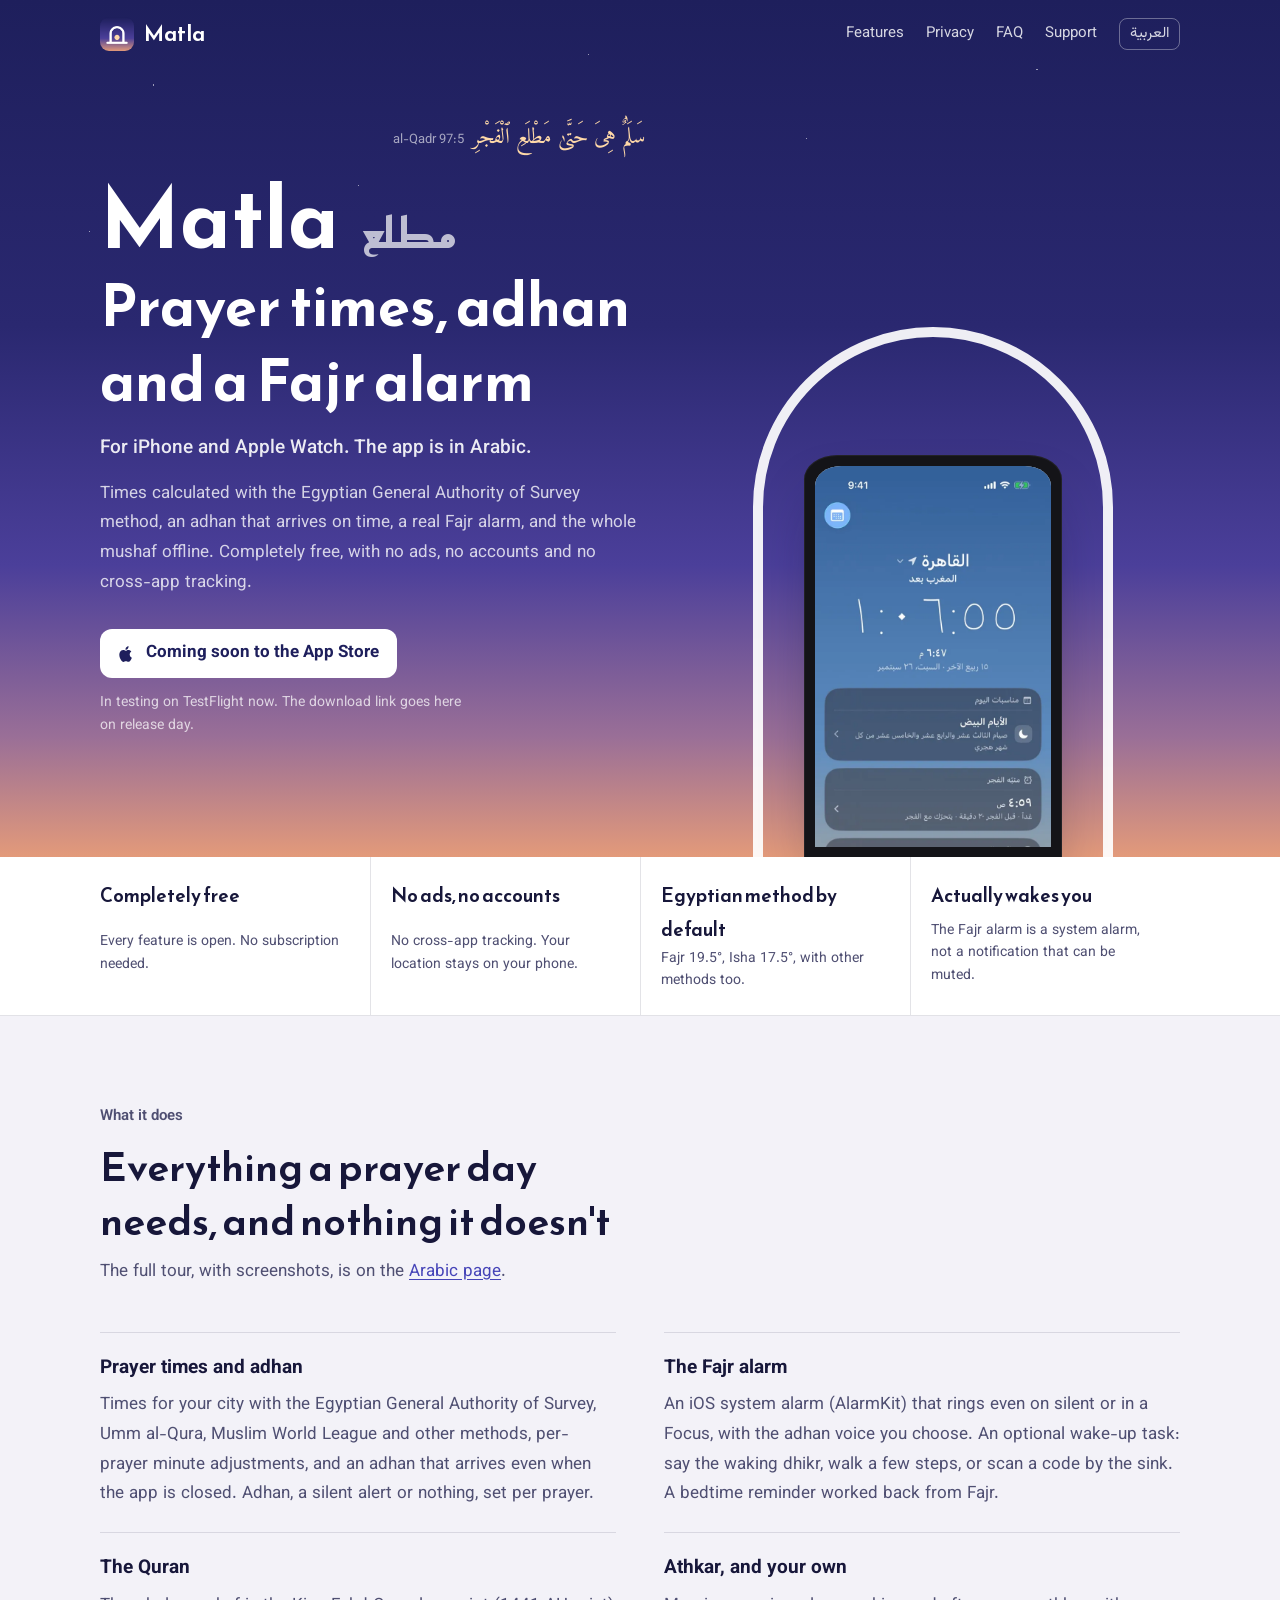
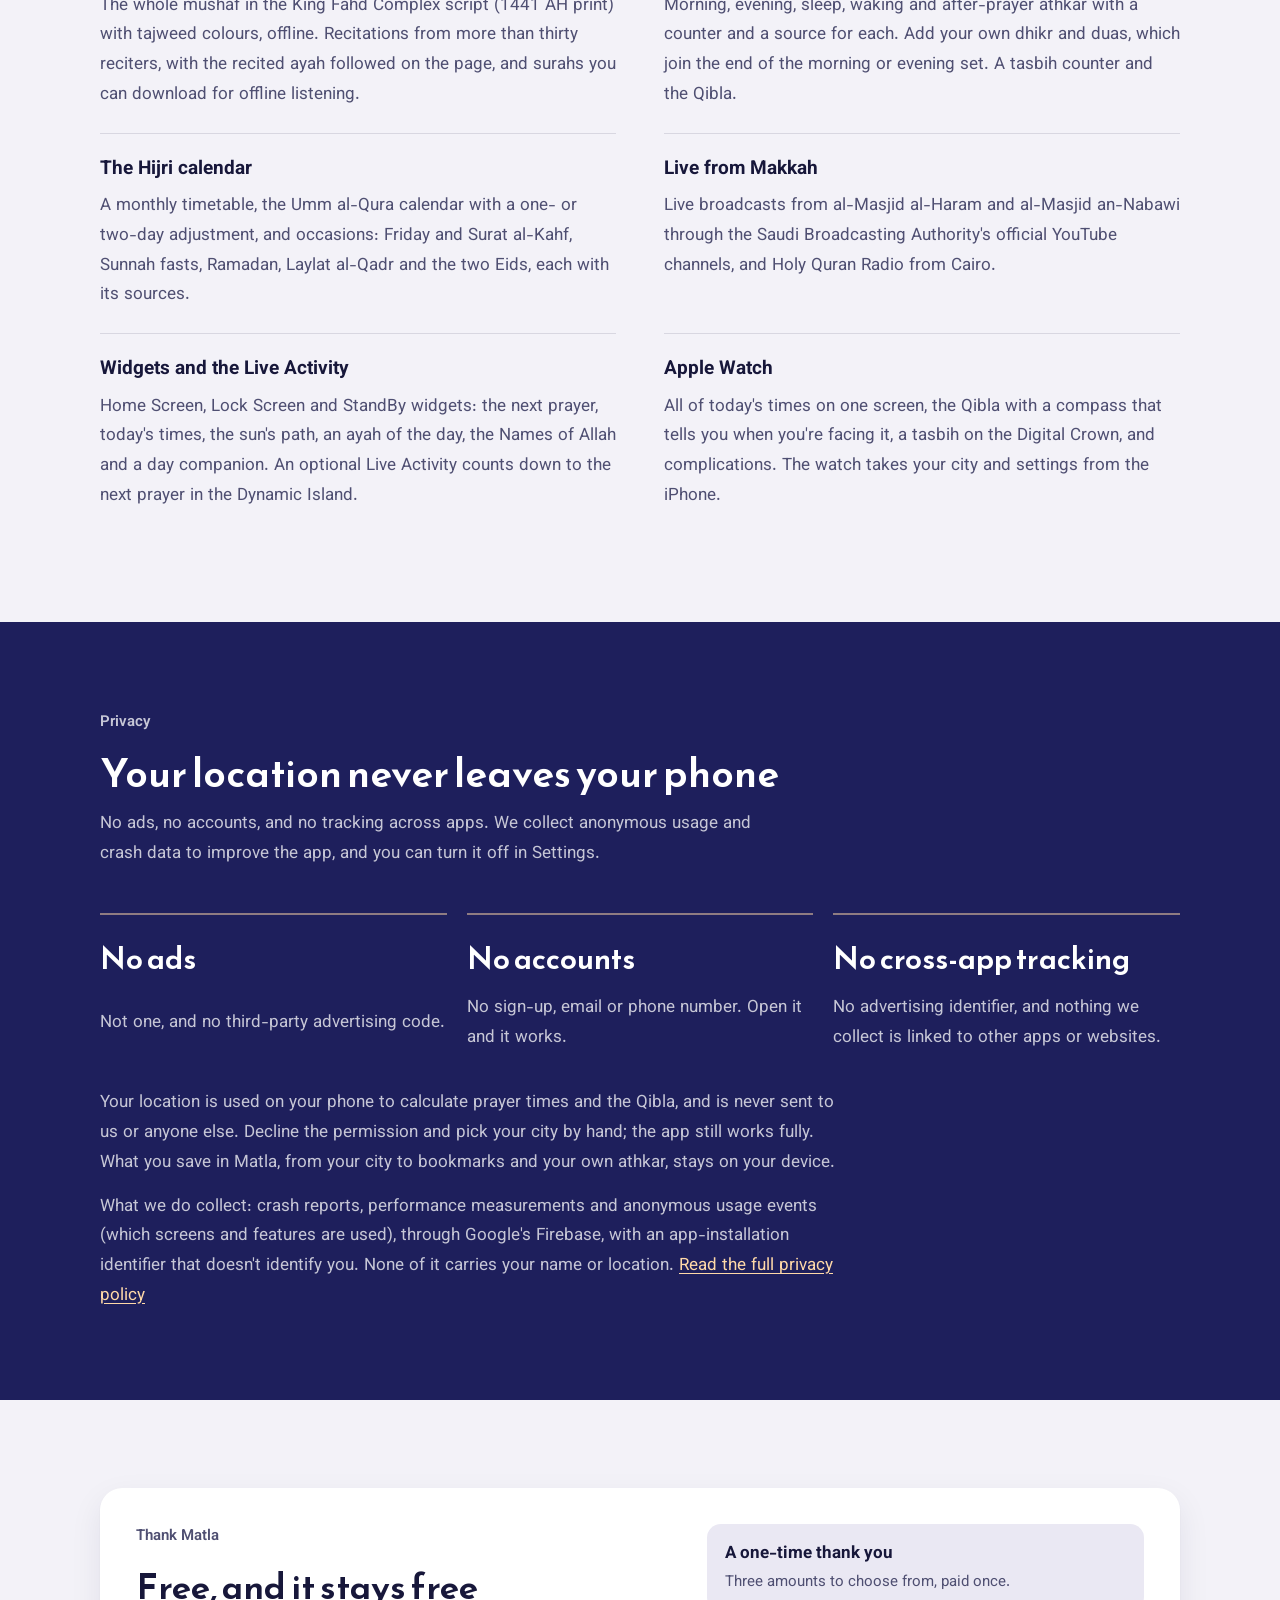
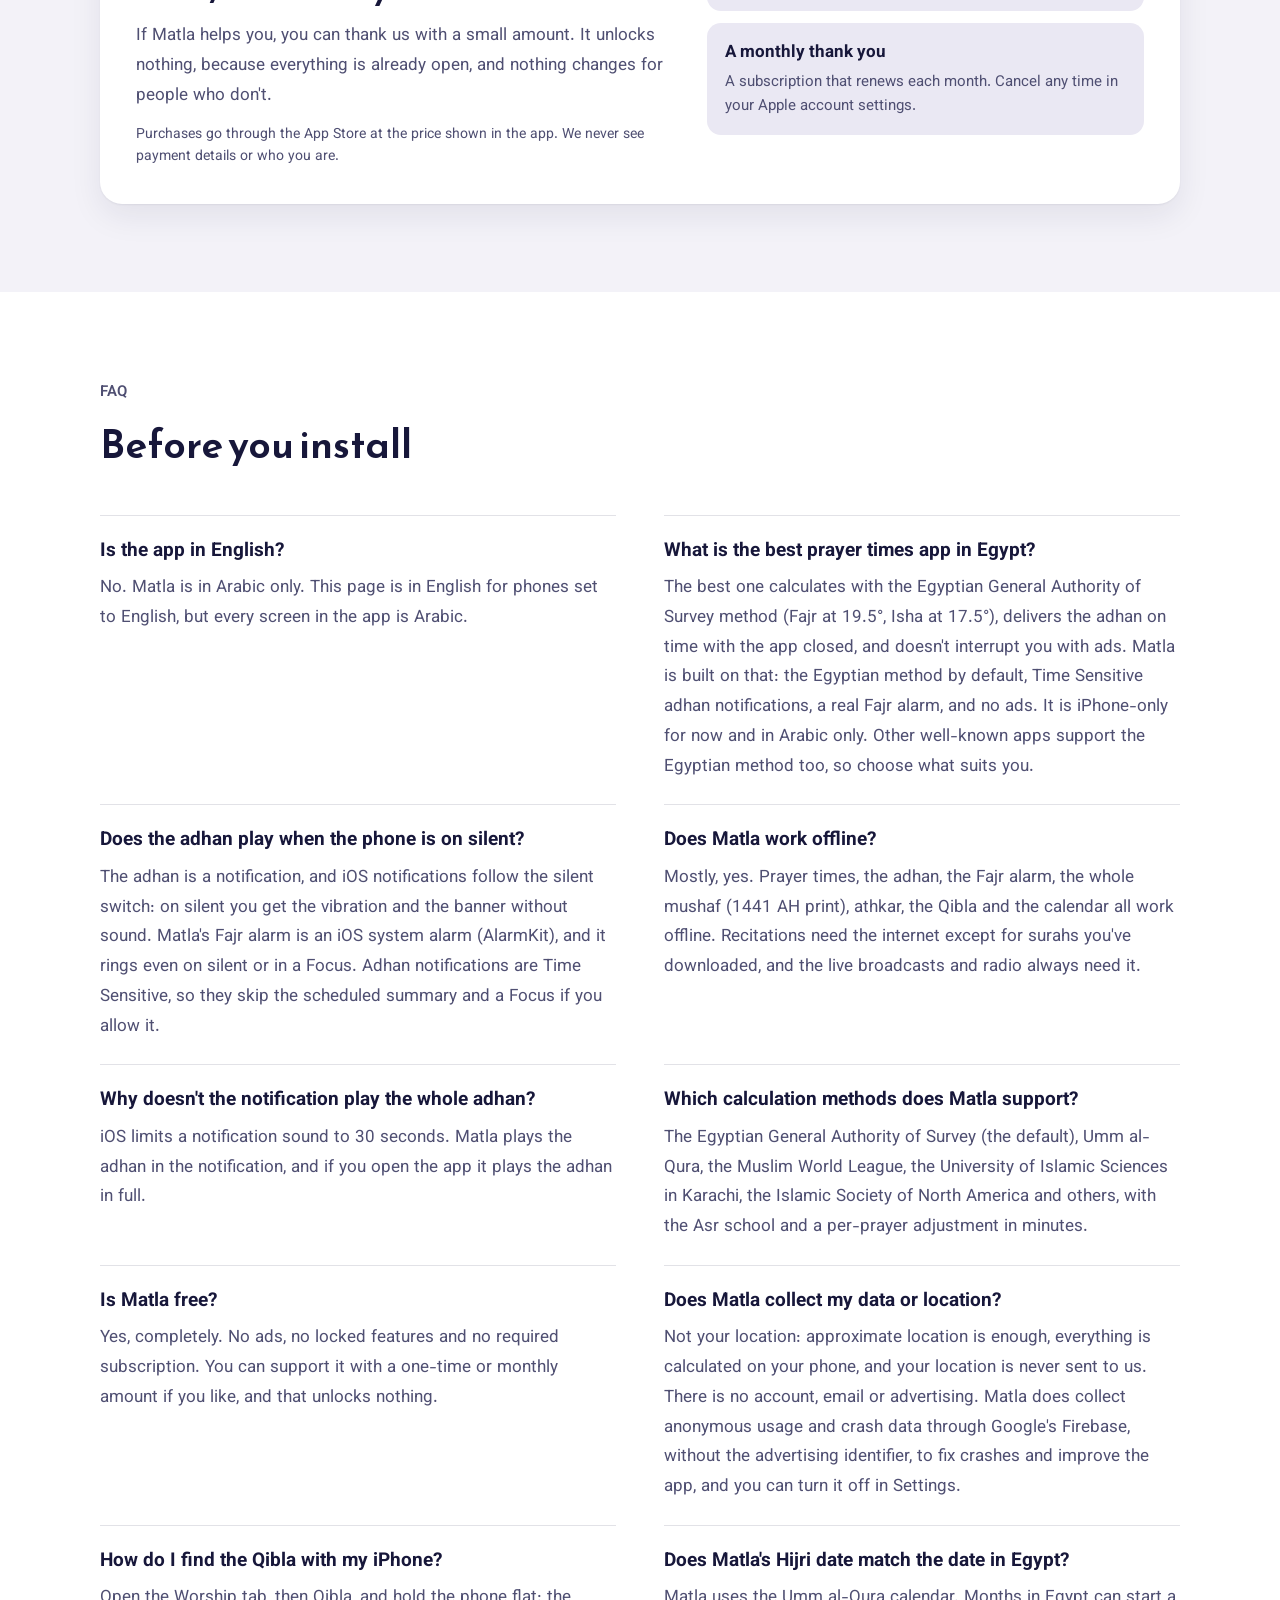
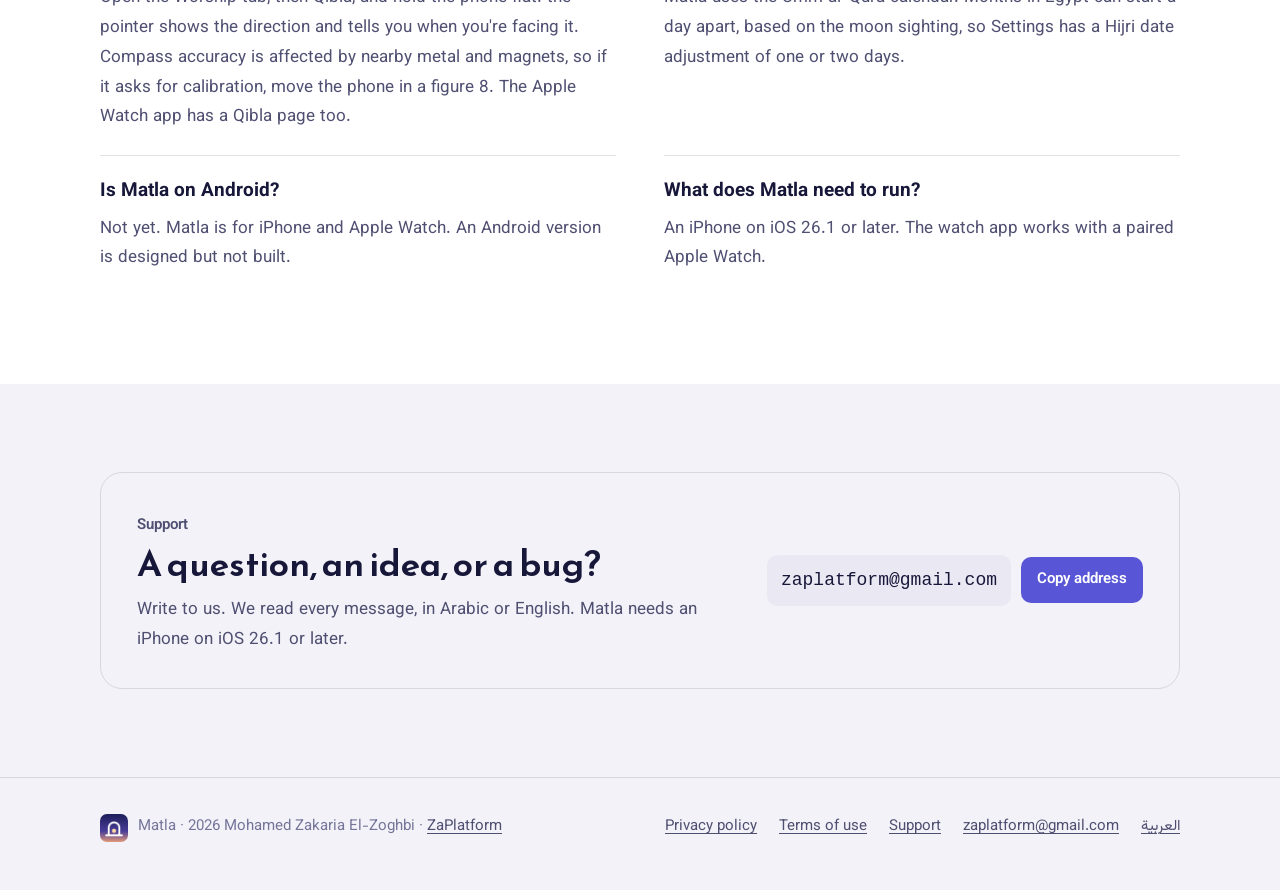
==== en/index.html @ 120ef223 "Matla landing page: Arabic home, English /en/, privacy, terms, SEO/AEO basics Built from design-thou" ====
<!doctype html>
<html lang="en" dir="ltr">
<head>
<meta charset="utf-8">
<meta name="viewport" content="width=device-width, initial-scale=1, viewport-fit=cover">
<title>Matla: Prayer Times, Adhan &amp; Fajr Alarm for iPhone</title>
<meta name="description" content="Prayer times with the Egyptian Survey method, an on-time adhan, a real Fajr alarm and an offline mushaf. Free, no ads, no accounts. Arabic app.">
<link rel="canonical" href="https://matla.zaplatform.com/en/">
<link rel="alternate" hreflang="ar" href="https://matla.zaplatform.com/">
<link rel="alternate" hreflang="en" href="https://matla.zaplatform.com/en/">
<link rel="alternate" hreflang="x-default" href="https://matla.zaplatform.com/">
<meta name="theme-color" content="#1E1F5C">
<meta name="color-scheme" content="light dark">
<link rel="icon" type="image/png" href="../img/favicon.png">
<link rel="apple-touch-icon" href="../img/apple-touch-icon.png">
<meta name="apple-itunes-app" content="app-id=6813938812">

<meta property="og:type" content="website">
<meta property="og:site_name" content="Matla">
<meta property="og:locale" content="en_US">
<meta property="og:locale:alternate" content="ar_EG">
<meta property="og:url" content="https://matla.zaplatform.com/en/">
<meta property="og:title" content="Matla: Prayer Times, Adhan &amp; Fajr Alarm">
<meta property="og:description" content="Accurate prayer times (Egyptian Survey method by default), an adhan that arrives on time, a real Fajr alarm and the whole mushaf offline. Free: no ads and no accounts. The app is in Arabic.">
<meta property="og:image" content="https://matla.zaplatform.com/img/og-en.jpg">
<meta property="og:image:width" content="1200">
<meta property="og:image:height" content="630">
<meta property="og:image:alt" content="Matla: prayer times, adhan and a Fajr alarm for iPhone and Apple Watch">
<meta name="twitter:card" content="summary_large_image">
<meta name="twitter:title" content="Matla: Prayer Times, Adhan &amp; Fajr Alarm">
<meta name="twitter:description" content="Prayer times, an on-time adhan, a real Fajr alarm and an offline mushaf. Free, no ads, no accounts.">
<meta name="twitter:image" content="https://matla.zaplatform.com/img/og-en.jpg">

<link rel="preconnect" href="https://fonts.googleapis.com">
<link rel="preconnect" href="https://fonts.gstatic.com" crossorigin>
<link href="https://fonts.googleapis.com/css2?family=Amiri+Quran&family=Reem+Kufi:wght@500;600;700&family=Vazirmatn:wght@400;500;600;700&display=swap" rel="stylesheet">
<link rel="preload" as="image" href="../img/shots/today.webp" type="image/webp">
<link rel="stylesheet" href="../landing.css">

<script type="application/ld+json">
{
  "@context": "https://schema.org",
  "@type": "MobileApplication",
  "@id": "https://matla.zaplatform.com/#app",
  "name": "Matla",
  "alternateName": ["مطلع", "Matla: Prayer Times & Athan"],
  "url": "https://matla.zaplatform.com/en/",
  "description": "Prayer times, adhan, a Fajr alarm and the whole mushaf offline, using the Egyptian General Authority of Survey method by default. Free, with no ads and no accounts. The app is in Arabic.",
  "operatingSystem": "iOS 26.1 or later, watchOS",
  "applicationCategory": "LifestyleApplication",
  "applicationSubCategory": "Prayer times",
  "inLanguage": "ar",
  "isAccessibleForFree": true,
  "offers": { "@type": "Offer", "price": "0", "priceCurrency": "EGP" },
  "screenshot": "https://matla.zaplatform.com/img/shots/today.jpg",
  "image": "https://matla.zaplatform.com/img/icon-512.png",
  "author": { "@type": "Person", "name": "Mohamed Zakaria El-Zoghbi", "url": "https://zaplatform.com/" },
  "publisher": {
    "@type": "Organization",
    "@id": "https://zaplatform.com/#org",
    "name": "ZaPlatform",
    "url": "https://zaplatform.com/",
    "logo": "https://matla.zaplatform.com/img/icon-512.png",
    "email": "zaplatform@gmail.com",
    "founder": { "@type": "Person", "name": "Mohamed Zakaria El-Zoghbi" }
  }
}
</script>
<!-- FAQ-LD: generated from the visible FAQ by tools/gen-faq.py; do not edit by hand -->
<script type="application/ld+json">
{
  "@context": "https://schema.org",
  "@type": "FAQPage",
  "inLanguage": "en",
  "mainEntity": [
    {
      "@type": "Question",
      "name": "Is the app in English?",
      "acceptedAnswer": {
        "@type": "Answer",
        "text": "No. Matla is in Arabic only. This page is in English for phones set to English, but every screen in the app is Arabic."
      }
    },
    {
      "@type": "Question",
      "name": "What is the best prayer times app in Egypt?",
      "acceptedAnswer": {
        "@type": "Answer",
        "text": "The best one calculates with the Egyptian General Authority of Survey method (Fajr at 19.5°, Isha at 17.5°), delivers the adhan on time with the app closed, and doesn't interrupt you with ads. Matla is built on that: the Egyptian method by default, Time Sensitive adhan notifications, a real Fajr alarm, and no ads. It is iPhone-only for now and in Arabic only. Other well-known apps support the Egyptian method too, so choose what suits you."
      }
    },
    {
      "@type": "Question",
      "name": "Does the adhan play when the phone is on silent?",
      "acceptedAnswer": {
        "@type": "Answer",
        "text": "The adhan is a notification, and iOS notifications follow the silent switch: on silent you get the vibration and the banner without sound. Matla's Fajr alarm is an iOS system alarm (AlarmKit), and it rings even on silent or in a Focus. Adhan notifications are Time Sensitive, so they skip the scheduled summary and a Focus if you allow it."
      }
    },
    {
      "@type": "Question",
      "name": "Does Matla work offline?",
      "acceptedAnswer": {
        "@type": "Answer",
        "text": "Mostly, yes. Prayer times, the adhan, the Fajr alarm, the whole mushaf (1441 AH print), athkar, the Qibla and the calendar all work offline. Recitations need the internet except for surahs you've downloaded, and the live broadcasts and radio always need it."
      }
    },
    {
      "@type": "Question",
      "name": "Why doesn't the notification play the whole adhan?",
      "acceptedAnswer": {
        "@type": "Answer",
        "text": "iOS limits a notification sound to 30 seconds. Matla plays the adhan in the notification, and if you open the app it plays the adhan in full."
      }
    },
    {
      "@type": "Question",
      "name": "Which calculation methods does Matla support?",
      "acceptedAnswer": {
        "@type": "Answer",
        "text": "The Egyptian General Authority of Survey (the default), Umm al-Qura, the Muslim World League, the University of Islamic Sciences in Karachi, the Islamic Society of North America and others, with the Asr school and a per-prayer adjustment in minutes."
      }
    },
    {
      "@type": "Question",
      "name": "Is Matla free?",
      "acceptedAnswer": {
        "@type": "Answer",
        "text": "Yes, completely. No ads, no locked features and no required subscription. You can support it with a one-time or monthly amount if you like, and that unlocks nothing."
      }
    },
    {
      "@type": "Question",
      "name": "Does Matla collect my data or location?",
      "acceptedAnswer": {
        "@type": "Answer",
        "text": "Not your location: approximate location is enough, everything is calculated on your phone, and your location is never sent to us. There is no account, email or advertising. Matla does collect anonymous usage and crash data through Google's Firebase, without the advertising identifier, to fix crashes and improve the app, and you can turn it off in Settings."
      }
    },
    {
      "@type": "Question",
      "name": "How do I find the Qibla with my iPhone?",
      "acceptedAnswer": {
        "@type": "Answer",
        "text": "Open the Worship tab, then Qibla, and hold the phone flat: the pointer shows the direction and tells you when you're facing it. Compass accuracy is affected by nearby metal and magnets, so if it asks for calibration, move the phone in a figure 8. The Apple Watch app has a Qibla page too."
      }
    },
    {
      "@type": "Question",
      "name": "Does Matla's Hijri date match the date in Egypt?",
      "acceptedAnswer": {
        "@type": "Answer",
        "text": "Matla uses the Umm al-Qura calendar. Months in Egypt can start a day apart, based on the moon sighting, so Settings has a Hijri date adjustment of one or two days."
      }
    },
    {
      "@type": "Question",
      "name": "Is Matla on Android?",
      "acceptedAnswer": {
        "@type": "Answer",
        "text": "Not yet. Matla is for iPhone and Apple Watch. An Android version is designed but not built."
      }
    },
    {
      "@type": "Question",
      "name": "What does Matla need to run?",
      "acceptedAnswer": {
        "@type": "Answer",
        "text": "An iPhone on iOS 26.1 or later. The watch app works with a paired Apple Watch."
      }
    }
  ]
}
</script>
<!-- /FAQ-LD -->
</head>
<body>

<header class="bar">
  <div class="wrap">
    <a class="brand" href="./"><img src="../img/icon-512.png" alt="" width="34" height="34">Matla</a>
    <nav aria-label="Sections">
      <a href="#features">Features</a>
      <a href="#privacy">Privacy</a>
      <a href="#faq">FAQ</a>
      <a href="#support">Support</a>
      <a class="lang" href="../" hreflang="ar" lang="ar">العربية</a>
    </nav>
  </div>
</header>

<main>
  <section class="hero" aria-labelledby="h1">
    <div class="wrap">
      <div class="hero-copy">
        <p class="ayah" lang="ar" dir="rtl">سَلَٰمٌ هِىَ حَتَّىٰ مَطْلَعِ ٱلْفَجْرِ<small>al-Qadr 97:5</small></p>
        <h1 id="h1"><span class="name">Matla <span lang="ar">مطلع</span></span>Prayer times, adhan and a Fajr alarm</h1>
        <p class="sub">For iPhone and Apple Watch. The app is in Arabic.</p>
        <p class="lead">Times calculated with the Egyptian General Authority of Survey method, an adhan that arrives on time, a real Fajr alarm, and the whole mushaf offline. Completely free, with no ads, no accounts and no cross-app tracking.</p>
        <div class="cta">
          <span class="soon" id="soon">
            <svg viewBox="0 0 24 24" aria-hidden="true"><path fill="currentColor" d="M16.4 12.6c0-2.4 2-3.5 2-3.6-1.1-1.6-2.8-1.8-3.4-1.8-1.4-.1-2.8.9-3.5.9s-1.8-.9-3-.8C7 7.3 5.6 8.2 4.8 9.6c-1.7 2.9-.4 7.2 1.2 9.5.8 1.1 1.7 2.4 2.9 2.4 1.2-.1 1.6-.8 3-.8s1.8.8 3 .7c1.3 0 2.1-1.1 2.8-2.3.9-1.3 1.3-2.6 1.3-2.7 0 0-2.6-1-2.6-3.8zM14.1 5.6c.6-.8 1.1-1.9 1-3-.9 0-2.1.6-2.7 1.4-.6.7-1.1 1.8-1 2.9 1.1.1 2.1-.5 2.7-1.3z"/></svg>
            Coming soon to the App Store
          </span>
          <a class="store-live" id="store" href="https://apps.apple.com/app/id6813938812" hidden>
            <img src="../img/appstore.svg" alt="Download Matla on the App Store" width="156" height="52">
          </a>
          <p class="note">In testing on TestFlight now. The download link goes here on release day.</p>
        </div>
      </div>
      <div class="mihrab" aria-hidden="true">
        <svg class="arch" viewBox="0 0 430 600" preserveAspectRatio="none">
          <path d="M40 606V250a175 175 0 0 1 350 0V606" fill="none" stroke="#fff" stroke-opacity=".92" stroke-width="10" stroke-linecap="round"/>
        </svg>
        <div class="sunrise"></div>
        <div class="phone"><picture><source srcset="../img/shots/today.webp" type="image/webp"><img class="screen" src="../img/shots/today.jpg" alt="" width="640" height="1391" fetchpriority="high"></picture></div>
      </div>
    </div>
  </section>

  <div class="facts">
    <div class="wrap">
      <ul>
        <li><b>Completely free</b><span>Every feature is open. No subscription needed.</span></li>
        <li><b>No ads, no accounts</b><span>No cross-app tracking. Your location stays on your phone.</span></li>
        <li><b>Egyptian method by default</b><span class="num">Fajr 19.5°, Isha 17.5°, with other methods too.</span></li>
        <li><b>Actually wakes you</b><span>The Fajr alarm is a system alarm, not a notification that can be muted.</span></li>
      </ul>
    </div>
  </div>

  <section id="features" aria-labelledby="features-h">
    <div class="wrap">
      <div class="head">
        <p class="kicker">What it does</p>
        <h2 id="features-h">Everything a prayer day needs, and nothing it doesn't</h2>
        <p>The full tour, with screenshots, is on the <a href="../#day" hreflang="ar">Arabic page</a>.</p>
      </div>
      <div class="qa-list">
        <div class="feat"><h3>Prayer times and adhan</h3><p>Times for your city with the Egyptian General Authority of Survey, Umm al-Qura, Muslim World League and other methods, per-prayer minute adjustments, and an adhan that arrives even when the app is closed. Adhan, a silent alert or nothing, set per prayer.</p></div>
        <div class="feat"><h3>The Fajr alarm</h3><p>An iOS system alarm (AlarmKit) that rings even on silent or in a Focus, with the adhan voice you choose. An optional wake-up task: say the waking dhikr, walk a few steps, or scan a code by the sink. A bedtime reminder worked back from Fajr.</p></div>
        <div class="feat"><h3>The Quran</h3><p>The whole mushaf in the King Fahd Complex script (1441 AH print) with tajweed colours, offline. Recitations from more than thirty reciters, with the recited ayah followed on the page, and surahs you can download for offline listening.</p></div>
        <div class="feat"><h3>Athkar, and your own</h3><p>Morning, evening, sleep, waking and after-prayer athkar with a counter and a source for each. Add your own dhikr and duas, which join the end of the morning or evening set. A tasbih counter and the Qibla.</p></div>
        <div class="feat"><h3>The Hijri calendar</h3><p>A monthly timetable, the Umm al-Qura calendar with a one- or two-day adjustment, and occasions: Friday and Surat al-Kahf, Sunnah fasts, Ramadan, Laylat al-Qadr and the two Eids, each with its sources.</p></div>
        <div class="feat"><h3>Live from Makkah</h3><p>Live broadcasts from al-Masjid al-Haram and al-Masjid an-Nabawi through the Saudi Broadcasting Authority's official YouTube channels, and Holy Quran Radio from Cairo.</p></div>
        <div class="feat"><h3>Widgets and the Live Activity</h3><p>Home Screen, Lock Screen and StandBy widgets: the next prayer, today's times, the sun's path, an ayah of the day, the Names of Allah and a day companion. An optional Live Activity counts down to the next prayer in the Dynamic Island.</p></div>
        <div class="feat"><h3>Apple Watch</h3><p>All of today's times on one screen, the Qibla with a compass that tells you when you're facing it, a tasbih on the Digital Crown, and complications. The watch takes your city and settings from the iPhone.</p></div>
      </div>
    </div>
  </section>

  <section class="privacy" id="privacy" aria-labelledby="privacy-h">
    <div class="wrap">
      <div class="head">
        <p class="kicker">Privacy</p>
        <h2 id="privacy-h">Your location never leaves your phone</h2>
        <p>No ads, no accounts, and no tracking across apps. We collect anonymous usage and crash data to improve the app, and you can turn it off in Settings.</p>
      </div>
      <ul class="promises">
        <li><b>No ads</b><span>Not one, and no third-party advertising code.</span></li>
        <li><b>No accounts</b><span>No sign-up, email or phone number. Open it and it works.</span></li>
        <li><b>No cross-app tracking</b><span>No advertising identifier, and nothing we collect is linked to other apps or websites.</span></li>
      </ul>
      <p class="more">Your location is used on your phone to calculate prayer times and the Qibla, and is never sent to us or anyone else. Decline the permission and pick your city by hand; the app still works fully. What you save in Matla, from your city to bookmarks and your own athkar, stays on your device.</p>
      <p class="more">What we do collect: crash reports, performance measurements and anonymous usage events (which screens and features are used), through Google's Firebase, with an app-installation identifier that doesn't identify you. None of it carries your name or location. <a href="privacy/">Read the full privacy policy</a></p>
    </div>
  </section>

  <section class="thanks" id="thanks" aria-labelledby="thanks-h">
    <div class="wrap">
      <div class="thanks-card">
        <div class="txt">
          <p class="kicker">Thank Matla</p>
          <h2 id="thanks-h">Free, and it stays free</h2>
          <p>If Matla helps you, you can thank us with a small amount. It unlocks nothing, because everything is already open, and nothing changes for people who don't.</p>
          <p class="small">Purchases go through the App Store at the price shown in the app. We never see payment details or who you are.</p>
        </div>
        <ul class="ways">
          <li><b>A one-time thank you</b><span>Three amounts to choose from, paid once.</span></li>
          <li><b>A monthly thank you</b><span>A subscription that renews each month. Cancel any time in your Apple account settings.</span></li>
        </ul>
      </div>
    </div>
  </section>

  <section class="faq" id="faq" aria-labelledby="faq-h">
    <div class="wrap">
      <div class="head">
        <p class="kicker">FAQ</p>
        <h2 id="faq-h">Before you install</h2>
      </div>
      <div class="qa-list">
        <div class="qa">
          <h3>Is the app in English?</h3>
          <p>No. Matla is in Arabic only. This page is in English for phones set to English, but every screen in the app is Arabic.</p>
        </div>
        <div class="qa">
          <h3>What is the best prayer times app in Egypt?</h3>
          <p>The best one calculates with the Egyptian General Authority of Survey method (Fajr at 19.5°, Isha at 17.5°), delivers the adhan on time with the app closed, and doesn't interrupt you with ads. Matla is built on that: the Egyptian method by default, Time Sensitive adhan notifications, a real Fajr alarm, and no ads. It is iPhone-only for now and in Arabic only. Other well-known apps support the Egyptian method too, so choose what suits you.</p>
        </div>
        <div class="qa">
          <h3>Does the adhan play when the phone is on silent?</h3>
          <p>The adhan is a notification, and iOS notifications follow the silent switch: on silent you get the vibration and the banner without sound. Matla's Fajr alarm is an iOS system alarm (AlarmKit), and it rings even on silent or in a Focus. Adhan notifications are Time Sensitive, so they skip the scheduled summary and a Focus if you allow it.</p>
        </div>
        <div class="qa">
          <h3>Does Matla work offline?</h3>
          <p>Mostly, yes. Prayer times, the adhan, the Fajr alarm, the whole mushaf (1441 AH print), athkar, the Qibla and the calendar all work offline. Recitations need the internet except for surahs you've downloaded, and the live broadcasts and radio always need it.</p>
        </div>
        <div class="qa">
          <h3>Why doesn't the notification play the whole adhan?</h3>
          <p>iOS limits a notification sound to 30 seconds. Matla plays the adhan in the notification, and if you open the app it plays the adhan in full.</p>
        </div>
        <div class="qa">
          <h3>Which calculation methods does Matla support?</h3>
          <p>The Egyptian General Authority of Survey (the default), Umm al-Qura, the Muslim World League, the University of Islamic Sciences in Karachi, the Islamic Society of North America and others, with the Asr school and a per-prayer adjustment in minutes.</p>
        </div>
        <div class="qa">
          <h3>Is Matla free?</h3>
          <p>Yes, completely. No ads, no locked features and no required subscription. You can support it with a one-time or monthly amount if you like, and that unlocks nothing.</p>
        </div>
        <div class="qa">
          <h3>Does Matla collect my data or location?</h3>
          <p>Not your location: approximate location is enough, everything is calculated on your phone, and your location is never sent to us. There is no account, email or advertising. Matla does collect anonymous usage and crash data through Google's Firebase, without the advertising identifier, to fix crashes and improve the app, and you can turn it off in Settings.</p>
        </div>
        <div class="qa">
          <h3>How do I find the Qibla with my iPhone?</h3>
          <p>Open the Worship tab, then Qibla, and hold the phone flat: the pointer shows the direction and tells you when you're facing it. Compass accuracy is affected by nearby metal and magnets, so if it asks for calibration, move the phone in a figure 8. The Apple Watch app has a Qibla page too.</p>
        </div>
        <div class="qa">
          <h3>Does Matla's Hijri date match the date in Egypt?</h3>
          <p>Matla uses the Umm al-Qura calendar. Months in Egypt can start a day apart, based on the moon sighting, so Settings has a Hijri date adjustment of one or two days.</p>
        </div>
        <div class="qa">
          <h3>Is Matla on Android?</h3>
          <p>Not yet. Matla is for iPhone and Apple Watch. An Android version is designed but not built.</p>
        </div>
        <div class="qa">
          <h3>What does Matla need to run?</h3>
          <p>An iPhone on iOS 26.1 or later. The watch app works with a paired Apple Watch.</p>
        </div>
      </div>
    </div>
  </section>

  <section class="support" id="support" aria-labelledby="support-h">
    <div class="wrap">
      <div class="support-card">
        <div>
          <p class="kicker">Support</p>
          <h2 id="support-h">A question, an idea, or a bug?</h2>
          <p>Write to us. We read every message, in Arabic or English. Matla needs an iPhone on iOS 26.1 or later.</p>
        </div>
        <div class="mail">
          <code id="email">zaplatform@gmail.com</code>
          <button class="btn" type="button" id="copy" data-done="Copied">Copy address</button>
        </div>
      </div>
    </div>
  </section>
</main>

<footer>
  <div class="wrap">
    <div class="who"><img src="../img/icon-512.png" alt="" width="28" height="28"><span>Matla · 2026 Mohamed Zakaria El-Zoghbi · <a href="https://zaplatform.com/">ZaPlatform</a></span></div>
    <nav aria-label="Links">
      <a href="privacy/">Privacy policy</a>
      <a href="terms/">Terms of use</a>
      <a href="#support">Support</a>
      <a href="mailto:zaplatform@gmail.com">zaplatform@gmail.com</a>
      <a href="../" hreflang="ar" lang="ar">العربية</a>
    </nav>
  </div>
</footer>

<script>
  var MATLA_LIVE = false;  // flip with the Arabic page on release day
  if (MATLA_LIVE) { document.getElementById('soon').hidden = true; document.getElementById('store').hidden = false; }
  document.getElementById('copy').addEventListener('click', function () {
    var b = this, t = document.getElementById('email');
    var done = function () { var o = b.textContent; b.textContent = b.dataset.done; setTimeout(function () { b.textContent = o; }, 1600); };
    var select = function () { var r = document.createRange(); r.selectNodeContents(t); var s = getSelection(); s.removeAllRanges(); s.addRange(r); };
    try { navigator.clipboard.writeText(t.textContent).then(done, select); } catch (e) { select(); }
  });
</script>
</body>
</html>
---- landing.css ----
/* مطلع — landing page.
 * The page borrows the icon's one idea: night turning to dawn inside a mihrab arch.
 * Rules this file keeps:
 *  · NO letter-spacing anywhere. Arabic is a connected script and letter-spacing breaks
 *    words into glyphs (see memory: reference_arabic_no_letter_spacing). Emphasis in Arabic
 *    comes from weight, size and colour.
 *  · The sky gradient (night → dusk → dawn) is the icon's own three stops, and it appears
 *    in exactly two places: the hero, and the dots on the day spine.
 *  · Accent = the app's system indigo (#5856D6 light / #7D7AFF-ish dark). Nothing else is
 *    tinted.
 *  · Logical properties only (inline-start/end), so the same sheet serves / (rtl) and /en/ (ltr). */

:root {
  --night: #1E1F5C;
  --dusk: #4B3F9A;
  --dawn: #E39A7A;
  --sun: #FFD9A8;

  --ground: #F3F2F8;
  --surface: #FFFFFF;
  --surface-2: #EAE8F3;
  --ink: #17173A;
  --ink-2: #4F4F72;
  --ink-3: #75759A;
  --line: rgba(23, 23, 58, .12);
  --tint: #5856D6;
  --tint-ink: #4644B8;
  --tint-soft: rgba(88, 86, 214, .1);
  --shadow: 0 1px 2px rgba(23, 23, 58, .06), 0 12px 32px rgba(23, 23, 58, .08);
  --bezel: #141418;

  --display: "Reem Kufi", "Vazirmatn", "Geeza Pro", sans-serif;
  --body: "Vazirmatn", -apple-system, "SF Arabic", "Geeza Pro", "Noto Sans Arabic", system-ui, sans-serif;
  --quran: "Amiri Quran", "Amiri", "Geeza Pro", serif;

  --wrap: 1120px;
  --gutter: 20px;
}
@media (prefers-color-scheme: dark) {
  :root:not([data-theme="light"]) {
    color-scheme: dark;
    --ground: #0B0C24;
    --surface: #15163A;
    --surface-2: #1D1E48;
    --ink: #EEEDF8;
    --ink-2: #B4B3D4;
    --ink-3: #8F8EB6;
    --line: rgba(238, 237, 248, .12);
    --tint: #8C89FF;
    --tint-ink: #A9A7FF;
    --tint-soft: rgba(140, 137, 255, .14);
    --shadow: 0 1px 2px rgba(0, 0, 0, .3), 0 12px 32px rgba(0, 0, 0, .35);
    --bezel: #000;
  }
}
:root[data-theme="dark"] {
  color-scheme: dark;
  --ground: #0B0C24;
  --surface: #15163A;
  --surface-2: #1D1E48;
  --ink: #EEEDF8;
  --ink-2: #B4B3D4;
  --ink-3: #8F8EB6;
  --line: rgba(238, 237, 248, .12);
  --tint: #8C89FF;
  --tint-ink: #A9A7FF;
  --tint-soft: rgba(140, 137, 255, .14);
  --shadow: 0 1px 2px rgba(0, 0, 0, .3), 0 12px 32px rgba(0, 0, 0, .35);
  --bezel: #000;
}

* { box-sizing: border-box; }
html { -webkit-text-size-adjust: 100%; scroll-behavior: smooth; }
@media (prefers-reduced-motion: reduce) { html { scroll-behavior: auto; } }
body {
  margin: 0;
  background: var(--ground);
  color: var(--ink);
  font-family: var(--body);
  font-size: 17px;
  line-height: 1.75;
  -webkit-font-smoothing: antialiased;
}
img { max-width: 100%; height: auto; display: block; }
picture { display: contents; } /* the AVIF/JPEG wrapper must not become a layout box */
a { color: var(--tint-ink); text-underline-offset: .2em; }
:focus-visible { outline: 3px solid var(--tint); outline-offset: 3px; border-radius: 6px; }
h1, h2, h3 { font-family: var(--display); font-weight: 600; line-height: 1.35; text-wrap: balance; margin: 0; }
p { margin: 0; }
.num { font-variant-numeric: tabular-nums; }

.wrap { max-width: var(--wrap); margin-inline: auto; padding-inline: var(--gutter); }

/* ------------------------------------------------------------ top bar */
.bar {
  position: absolute; inset-inline: 0; top: 0; z-index: 5;
  padding-top: env(safe-area-inset-top, 0px);
}
.bar .wrap { display: flex; align-items: center; justify-content: space-between; gap: 16px; min-height: 68px; }
.brand { display: flex; align-items: center; gap: 10px; color: #fff; text-decoration: none; font-family: var(--display); font-size: 22px; font-weight: 600; }
.brand img { width: 34px; height: 34px; border-radius: 9px; }
.bar nav { display: flex; align-items: center; gap: 22px; font-size: 15px; }
.bar nav a { color: rgba(255, 255, 255, .82); text-decoration: none; }
.bar nav a:hover { color: #fff; }
.bar nav .lang { border: 1px solid rgba(255, 255, 255, .35); border-radius: 8px; padding: 2px 10px; }
@media (max-width: 760px) { .bar nav a:not(.lang) { display: none; } }

/* ------------------------------------------------------------ hero: the sky */
.hero {
  position: relative; overflow: hidden; color: #fff;
  background: linear-gradient(180deg, var(--night) 0%, #2A2870 38%, var(--dusk) 66%, #9A6F97 86%, var(--dawn) 100%);
  padding-block: calc(68px + env(safe-area-inset-top, 0px) + 40px) 0;
}
.hero::before { /* a few stars, only in the night part of the sky */
  content: ""; position: absolute; inset: 0 0 55% 0; pointer-events: none; opacity: .55;
  background-image:
    radial-gradient(1.5px 1.5px at 12% 22%, #fff 50%, transparent 51%),
    radial-gradient(1px 1px at 28% 48%, #fff 50%, transparent 51%),
    radial-gradient(1.2px 1.2px at 46% 14%, #fff 50%, transparent 51%),
    radial-gradient(1px 1px at 63% 36%, #fff 50%, transparent 51%),
    radial-gradient(1.5px 1.5px at 81% 18%, #fff 50%, transparent 51%),
    radial-gradient(1px 1px at 90% 52%, #fff 50%, transparent 51%),
    radial-gradient(1px 1px at 7% 60%, #fff 50%, transparent 51%);
}
.hero .wrap { position: relative; display: grid; grid-template-columns: 1.05fr .95fr; gap: 40px; align-items: end; }
.hero-copy { padding-block-end: 120px; align-self: center; }
.ayah { font-family: var(--quran); font-size: 22px; line-height: 2; color: var(--sun); margin-block-end: 18px; }
.ayah small { font-family: var(--body); font-size: 13px; color: rgba(255, 255, 255, .6); margin-inline-start: 8px; }
.hero h1 { font-size: clamp(34px, 5.2vw, 58px); line-height: 1.3; font-weight: 700; }
.hero h1 .name { display: block; font-size: 1.45em; line-height: 1.15; color: #fff; }
.hero .sub { margin-block-start: 14px; font-size: 19px; color: rgba(255, 255, 255, .9); font-weight: 500; }
.hero .lead { margin-block-start: 14px; max-width: 34em; color: rgba(255, 255, 255, .78); font-size: 17px; }
.cta { margin-block-start: 30px; display: flex; flex-wrap: wrap; align-items: center; gap: 14px 18px; }
.soon {
  display: inline-flex; align-items: center; gap: 10px;
  background: #fff; color: var(--night); border-radius: 12px; padding: 10px 18px 10px 16px;
  font-weight: 700; font-size: 17px;
}
.soon svg { width: 20px; height: 20px; flex: none; }
.cta .note { font-size: 14px; color: rgba(255, 255, 255, .72); max-width: 26em; line-height: 1.6; }
.store-live img { height: 52px; width: auto; }

/* the mihrab: the icon's arch, drawn at hero scale, with the phone standing in it */
.mihrab { position: relative; justify-self: center; width: min(430px, 100%); aspect-ratio: 430 / 600; }
.mihrab svg.arch { position: absolute; inset: 0; width: 100%; height: 100%; overflow: visible; }
.mihrab .sunrise {
  position: absolute; inset-inline: 0; margin-inline: auto; bottom: -70px; width: 240px; height: 240px; border-radius: 50%;
  background: radial-gradient(circle, var(--sun) 0 34%, rgba(255, 217, 168, .35) 36%, rgba(255, 217, 168, 0) 70%);
  animation: rise 2.4s cubic-bezier(.22, .8, .2, 1) both;
}
@keyframes rise { from { transform: translateY(40px); } to { transform: none; } }
@media (prefers-reduced-motion: reduce) { .mihrab .sunrise { animation: none; } }
.mihrab .phone { position: absolute; inset-inline: 0; margin-inline: auto; bottom: -1px; --pw: 60%; border-end-start-radius: 0; border-end-end-radius: 0; }
.mihrab .phone .screen { aspect-ratio: 1206 / 1950; object-fit: cover; object-position: top; border-end-start-radius: 0; border-end-end-radius: 0; }

/* ------------------------------------------------------------ phone frame */
.phone {
  width: var(--pw, 260px); max-width: 100%;
  background: var(--bezel); padding: 2.6%; border-radius: 13% / 6%;
  box-shadow: 0 30px 60px -20px rgba(15, 15, 50, .45), 0 0 0 1px rgba(255, 255, 255, .06) inset;
}
.phone .screen { width: 100%; height: auto; aspect-ratio: 1206 / 2622; border-radius: 11% / 5.2%; object-fit: cover; background: #ddd; }
/* a phone that shows the middle of its screen (the occasions card, not the clock) */
.phone.focus .screen { aspect-ratio: 1206 / 2000; object-position: 50% 45%; }
/* "peek": the phone is cut by the bottom of its box and fades there. Every spine phone
 * uses it, which also hides the older tab bar in three captures (see README). */
.peek { position: relative; height: var(--peek-h, 470px); overflow: hidden;
  -webkit-mask-image: linear-gradient(180deg, #000 72%, transparent 100%);
          mask-image: linear-gradient(180deg, #000 72%, transparent 100%); }
.peek .phone { margin-inline: auto; }

/* ------------------------------------------------------------ facts strip */
.facts { border-bottom: 1px solid var(--line); background: var(--surface); }
.facts ul { list-style: none; margin: 0; padding: 0; display: grid; grid-template-columns: repeat(4, 1fr); }
.facts li { padding-block: 22px; padding-inline: 20px; border-inline-start: 1px solid var(--line); display: grid; gap: 2px; }
.facts li:first-child { border-inline-start: 0; padding-inline-start: 0; }
.facts b { font-family: var(--display); font-weight: 600; font-size: 19px; }
.facts span { color: var(--ink-2); font-size: 14px; line-height: 1.6; }
@media (max-width: 860px) {
  .facts ul { grid-template-columns: 1fr 1fr; }
  .facts li { padding-inline: 0; border-inline-start: 0; border-top: 1px solid var(--line); }
  .facts li:nth-child(-n+2) { border-top: 0; }
  .facts li:nth-child(even) { padding-inline-start: 16px; border-inline-start: 1px solid var(--line); }
}

/* ------------------------------------------------------------ sections */
section { padding-block: 88px; }
.head { max-width: 40em; margin-block-end: 44px; display: grid; gap: 10px; }
.kicker { color: var(--tint-ink); font-weight: 600; font-size: 15px; }
.head h2 { font-size: clamp(28px, 3.6vw, 40px); }
.head p { color: var(--ink-2); }

/* ------------------------------------------------------------ the day spine */
.day { position: relative; }
.stops { list-style: none; margin: 0; padding: 0; display: grid; gap: 28px; position: relative; }
.stops::before { /* the spine itself, tinted from night through day and back to night */
  content: ""; position: absolute; inset-block: 10px 10px; inset-inline-start: 11px; width: 2px; border-radius: 2px;
  background: linear-gradient(180deg, var(--night), var(--dawn) 20%, var(--sun) 40%, #7FA8E0 60%, var(--dusk) 80%, var(--night));
  opacity: .7;
}
.stop { position: relative; margin-inline-start: 32px; padding-inline-start: 32px; display: grid; grid-template-columns: 1fr 300px; gap: 40px; align-items: center;
  background: var(--surface); border-radius: 22px; padding-block: 32px 0; padding-inline-end: 32px; box-shadow: var(--shadow); }
.stop::before { /* the hour dot; sits on the spine, outside the card */
  content: ""; position: absolute; top: 40px; inset-inline-start: -29px; width: 16px; height: 16px; border-radius: 50%;
  background: var(--dot); box-shadow: 0 0 0 4px var(--ground);
}
.stop .txt { padding-block-end: 32px; display: grid; gap: 12px; align-content: start; }
.when { font-family: var(--display); font-size: 15px; font-weight: 600; color: var(--ink-3); }
.stop h3 { font-size: 26px; }
.stop p { color: var(--ink-2); max-width: 34em; }
.stop ul { margin: 0; padding-inline-start: 1.1em; color: var(--ink-2); display: grid; gap: 4px; }
.stop ul li::marker { color: var(--tint); }
.stop .peek { --peek-h: 400px; align-self: end; }
.stop .peek .phone { --pw: 250px; }
.stop.duo .peek { width: 300px; }
.stop.duo .peek .phone { position: absolute; top: 0; }
.stop.duo .peek .phone:first-child { inset-inline-end: 0; --pw: 220px; }
.stop.duo .peek .phone:last-child { inset-inline-start: 0; top: 60px; --pw: 190px; }
.stop.bare { grid-template-columns: 1fr; padding-block-end: 0; }
.stop.bare .txt { padding-block-end: 32px; }

@media (max-width: 760px) {
  .stop { grid-template-columns: 1fr; gap: 24px; padding-inline: 22px; padding-block-start: 26px; margin-inline-start: 26px; }
  .stop::before { inset-inline-start: -23px; top: 32px; }
  .stops::before { inset-inline-start: 5px; }
  .stop .txt { padding-block-end: 0; }
  .stop .peek { --peek-h: 330px; }
  .stop .peek .phone { --pw: 220px; }
  .stop.duo .peek { width: 100%; max-width: 300px; margin-inline: auto; }
  .stop.bare .txt { padding-block-end: 26px; }
}

/* ------------------------------------------------------------ all day: bento */
.bento { display: grid; grid-template-columns: repeat(6, 1fr); gap: 20px; }
.tile { background: var(--surface); border-radius: 22px; box-shadow: var(--shadow); overflow: hidden; display: grid; align-content: start; }
.tile .txt { padding: 28px 28px 0; display: grid; gap: 10px; }
.tile h3 { font-size: 24px; }
.tile p { color: var(--ink-2); }
.tile.quran { grid-column: span 6; grid-template-columns: .9fr 1.1fr; align-items: end; }
.tile.quran .txt { padding-block-end: 28px; align-self: center; }
.tile.live { grid-column: span 2; }
.tile.screens { grid-column: span 4; }
.tile.watch { grid-column: span 6; grid-template-columns: 1.2fr .8fr; align-items: center; }
.tile.watch .txt { padding-block-end: 28px; }
.trio { display: flex; justify-content: center; gap: 16px; padding: 28px 24px 0; }
.trio .peek { --peek-h: 360px; flex: 1 1 0; min-width: 0; }
.trio .phone { --pw: 100%; max-width: 200px; }
.trio .peek:nth-child(2) { margin-block-start: -18px; }
.tile.live .peek { --peek-h: 360px; margin-block-start: 24px; }
.tile.live .phone { --pw: 230px; }
.wall { /* the widget sheet's own violet, so the renders sit on the ground they were made on */
  margin: 24px 24px 0; border-radius: 16px 16px 0 0; padding: 18px 18px 0;
  background: linear-gradient(160deg, #7C74CF, #5A4FB7 55%, #3E3790);
  display: grid; grid-template-columns: 1fr 1.7fr; gap: 14px; align-items: start;
}
.wall img { border-radius: 10px; }
.wall .row { grid-column: 1 / -1; }
.wall .night { display: none; }
@media (prefers-color-scheme: dark) { :root:not([data-theme="light"]) .wall .day-i { display: none; } :root:not([data-theme="light"]) .wall .night { display: block; } }
:root[data-theme="dark"] .wall .day-i { display: none; }
:root[data-theme="dark"] .wall .night { display: block; }
.watches { display: flex; justify-content: center; gap: 18px; padding: 28px; }
.watches figure { margin: 0; display: grid; gap: 8px; justify-items: center; }
.watches img { width: 170px; height: auto; border-radius: 42px; background: #000; padding: 10px; box-shadow: 0 0 0 5px #1b1b20, var(--shadow); }
.watches figcaption { font-size: 14px; color: var(--ink-3); }
.small { font-size: 14px; color: var(--ink-3); line-height: 1.6; }

@media (max-width: 900px) {
  .bento { grid-template-columns: 1fr; }
  .tile.quran, .tile.live, .tile.screens, .tile.watch { grid-column: auto; grid-template-columns: 1fr; }
  .tile .txt { padding: 24px 22px 0; }
  .tile.quran .txt, .tile.watch .txt { padding-block-end: 0; }
  .trio { gap: 10px; padding-inline: 16px; }
  .trio .peek { --peek-h: 300px; }
  .wall { grid-template-columns: 1fr; margin-inline: 16px; }
  .watches img { width: 140px; border-radius: 34px; }
}

/* ------------------------------------------------------------ privacy */
.privacy { background: var(--night); color: #fff; }
.privacy .kicker { color: var(--sun); }
.privacy .head p { color: rgba(255, 255, 255, .75); }
.promises { list-style: none; margin: 0; padding: 0; display: grid; grid-template-columns: repeat(3, 1fr); gap: 20px; }
.promises li { border-top: 2px solid rgba(255, 217, 168, .5); padding-block-start: 18px; display: grid; gap: 8px; }
.promises b { font-family: var(--display); font-size: 30px; font-weight: 600; }
.promises span { color: rgba(255, 255, 255, .75); }
.privacy .more { margin-block-start: 36px; color: rgba(255, 255, 255, .75); max-width: 44em; }
.privacy a { color: var(--sun); }
@media (max-width: 760px) { .promises { grid-template-columns: 1fr; } }

/* ------------------------------------------------------------ thanks (tips) */
.thanks-card { background: var(--surface); border-radius: 22px; box-shadow: var(--shadow); padding: 36px; display: grid; grid-template-columns: 1.1fr .9fr; gap: 36px; }
.thanks-card h2 { font-size: clamp(26px, 3.2vw, 36px); }
.thanks-card .txt { display: grid; gap: 12px; align-content: start; }
.thanks-card p { color: var(--ink-2); }
.ways { list-style: none; margin: 0; padding: 0; display: grid; gap: 12px; align-content: start; }
.ways li { background: var(--surface-2); border-radius: 14px; padding: 16px 18px; display: grid; gap: 2px; }
.ways b { font-weight: 700; }
.ways span { color: var(--ink-2); font-size: 15px; line-height: 1.6; }
@media (max-width: 760px) { .thanks-card { grid-template-columns: 1fr; padding: 24px 22px; } }

/* ------------------------------------------------------------ FAQ */
.faq { background: var(--surface); }
.qa-list { display: grid; grid-template-columns: 1fr 1fr; gap: 0 48px; }
/* .feat looks like a FAQ row but is not one, so gen-faq.py leaves it out of the JSON-LD */
.qa, .feat { padding-block: 22px; border-top: 1px solid var(--line); display: grid; gap: 8px; align-content: start; }
.qa h3, .feat h3 { font-family: var(--body); font-size: 19px; font-weight: 700; line-height: 1.5; }
.qa p, .feat p { color: var(--ink-2); }
@media (max-width: 860px) { .qa-list { grid-template-columns: 1fr; } }

/* ------------------------------------------------------------ support */
.support-card { display: grid; grid-template-columns: 1fr auto; gap: 24px 40px; align-items: center; border: 1px solid var(--line); border-radius: 22px; padding: 32px 36px; }
.support-card h2 { font-size: clamp(26px, 3.2vw, 36px); }
.support-card p { color: var(--ink-2); margin-block-start: 8px; }
.mail { display: flex; align-items: center; gap: 10px; flex-wrap: wrap; }
.mail code { font-family: ui-monospace, "SF Mono", Menlo, monospace; font-size: 18px; direction: ltr; unicode-bidi: isolate; user-select: all;
  background: var(--surface-2); border-radius: 10px; padding: 10px 14px; color: var(--ink); }
.btn { font: inherit; font-size: 15px; font-weight: 600; border: 0; border-radius: 10px; padding: 10px 16px; cursor: pointer;
  background: var(--tint); color: #fff; }
.btn:hover { filter: brightness(1.08); }
@media (max-width: 760px) { .support-card { grid-template-columns: 1fr; padding: 24px 22px; } .mail code { font-size: 16px; } }

/* ------------------------------------------------------------ footer */
footer { border-top: 1px solid var(--line); padding-block: 36px 48px; font-size: 15px; color: var(--ink-3); }
footer .wrap { display: flex; flex-wrap: wrap; align-items: center; justify-content: space-between; gap: 16px 24px; }
footer .who { display: flex; align-items: center; gap: 10px; }
footer .who img { width: 28px; height: 28px; border-radius: 7px; }
footer nav { display: flex; flex-wrap: wrap; gap: 8px 22px; }
footer a { color: var(--ink-2); }
footer .later { color: var(--ink-3); }

/* ------------------------------------------------------------ hero at phone width */
@media (max-width: 860px) {
  .hero .wrap { grid-template-columns: 1fr; gap: 28px; }
  .hero-copy { padding-block-end: 0; }
  .mihrab { width: min(340px, 92%); }
  .mihrab .sunrise { width: 200px; height: 200px; bottom: -60px; }
  section { padding-block: 64px; }
  .head { margin-block-end: 32px; }
}

[dir="ltr"] .hero h1 .name [lang="ar"] { font-size: .5em; opacity: .7; margin-inline-start: .3em; }

/* ------------------------------------------------------------ plain document pages (privacy) */
.doc-top { background: var(--night); color: #fff; padding-block: calc(68px + env(safe-area-inset-top, 0px) + 28px) 44px; }
.doc-top h1 { font-size: clamp(30px, 4.4vw, 44px); }
.doc-top p { color: rgba(255, 255, 255, .75); margin-block-start: 8px; }
.doc { max-width: 760px; margin-inline: auto; padding-inline: var(--gutter); padding-block: 48px 72px; }
.doc h2 { font-size: 26px; margin-block: 40px 12px; }
.doc p, .doc li { color: var(--ink-2); }
.doc ul { padding-inline-start: 1.2em; display: grid; gap: 6px; margin: 0; }
.doc strong { color: var(--ink); }
.doc .table { overflow-x: auto; margin-block: 12px; }
.doc table { border-collapse: collapse; width: 100%; font-size: 15px; }
.doc th, .doc td { text-align: start; border-bottom: 1px solid var(--line); padding: 10px 12px; vertical-align: top; color: var(--ink-2); }
.doc th { color: var(--ink); font-weight: 700; }
[dir="ltr"] .hero h1 .name, [dir="ltr"] .brand { font-family: var(--display); }
.privacy .more + .more { margin-block-start: 14px; }
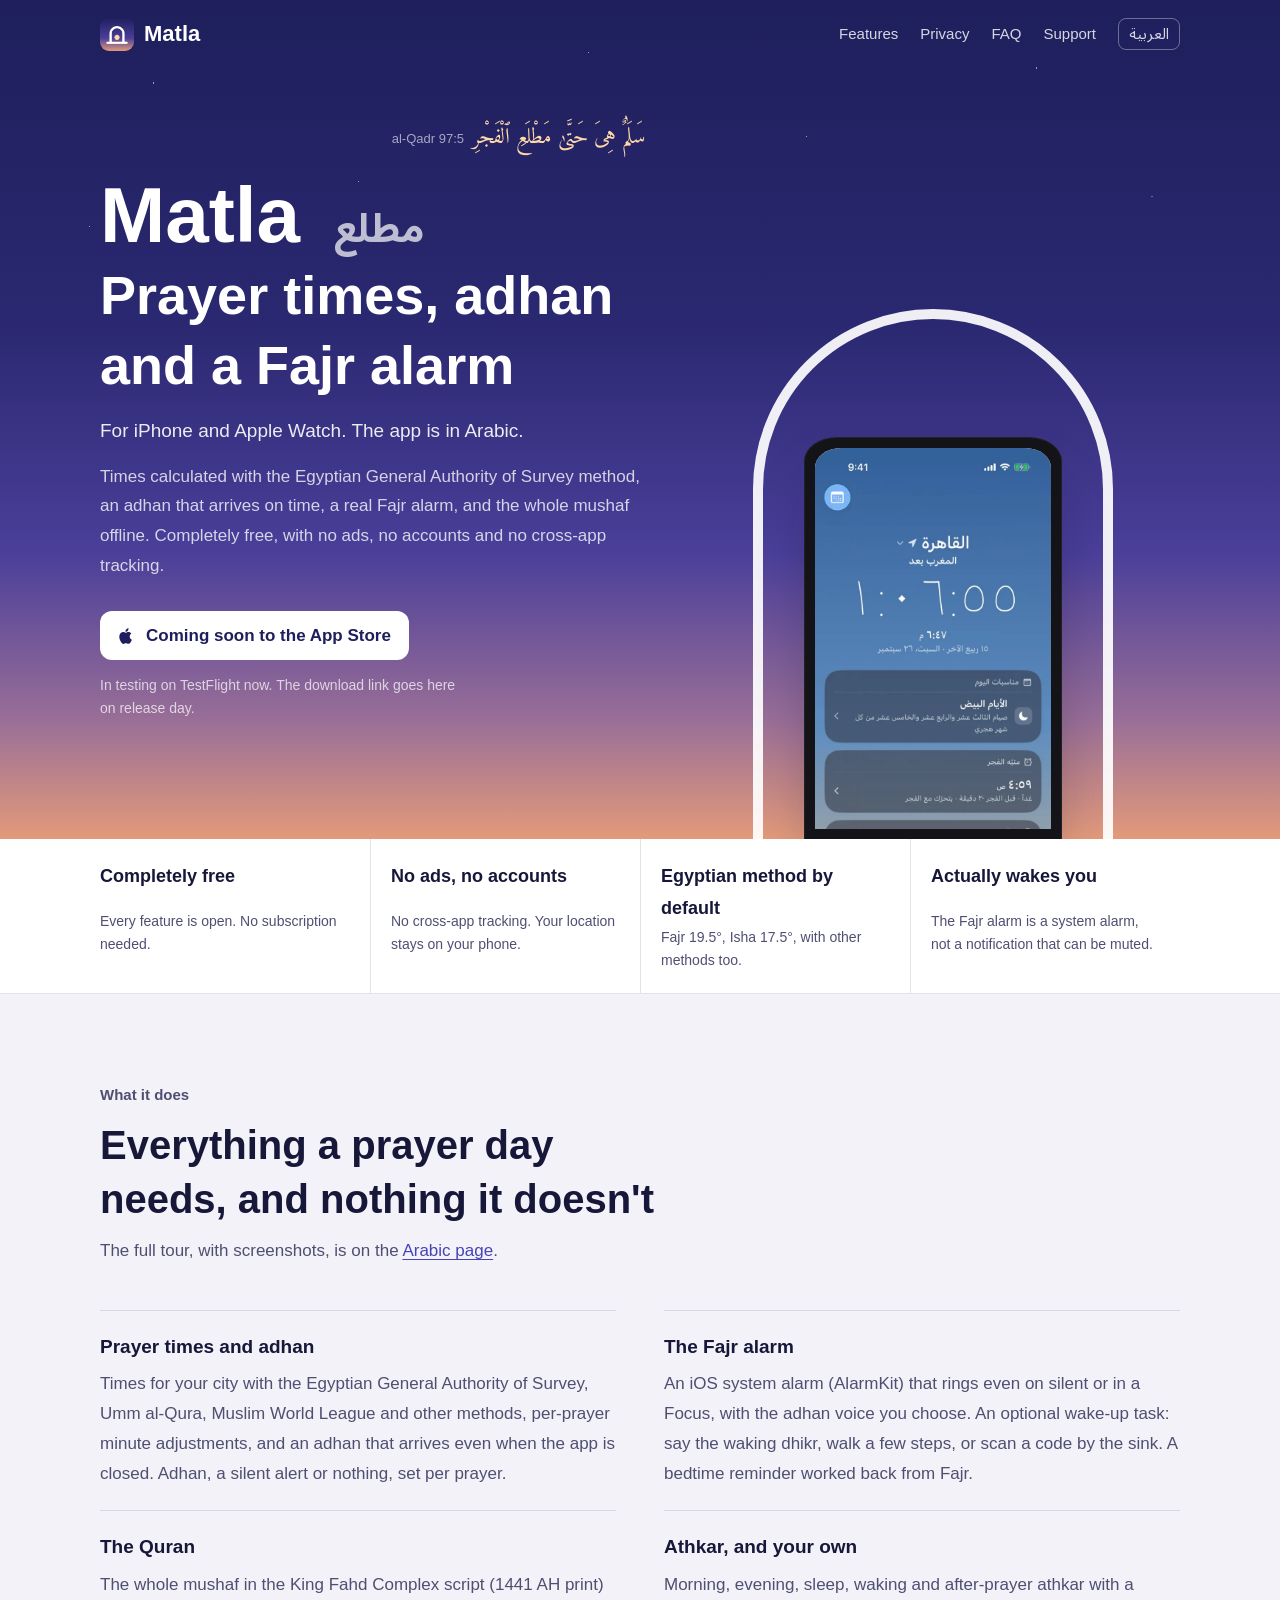
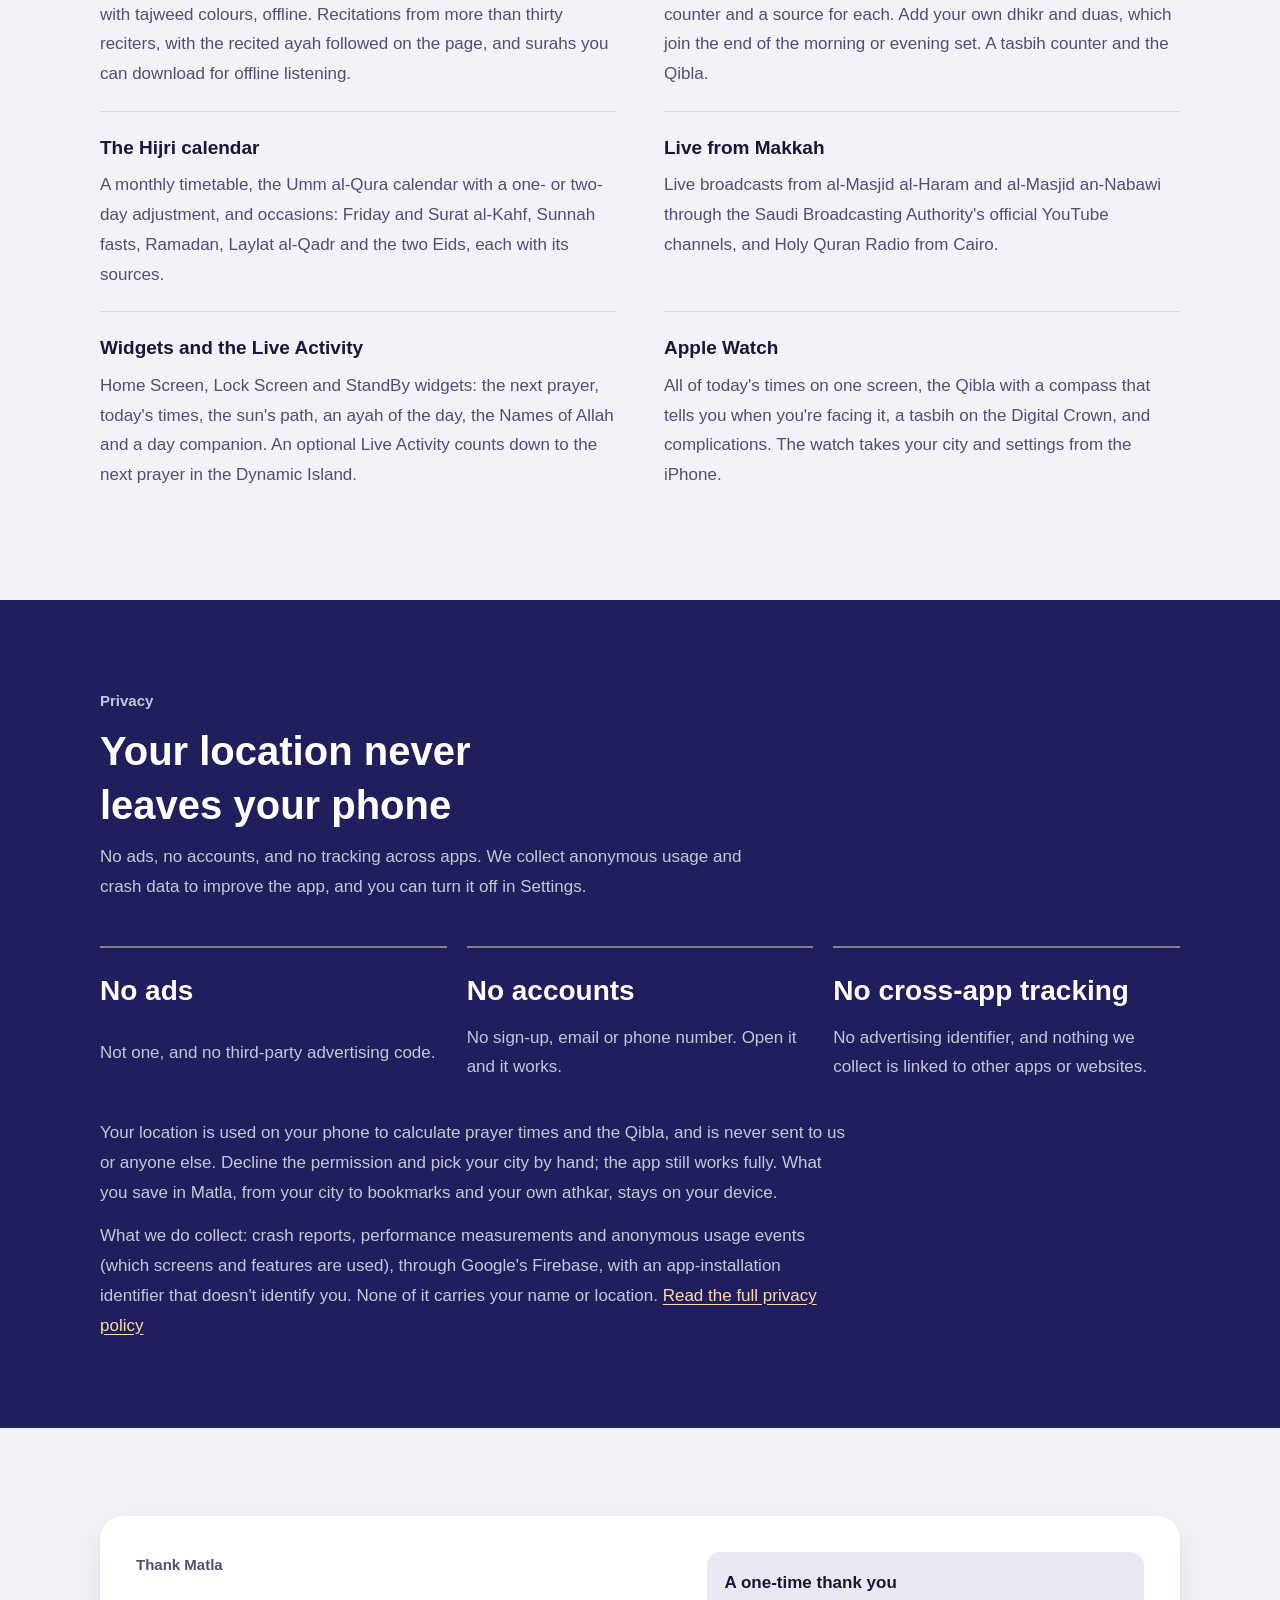
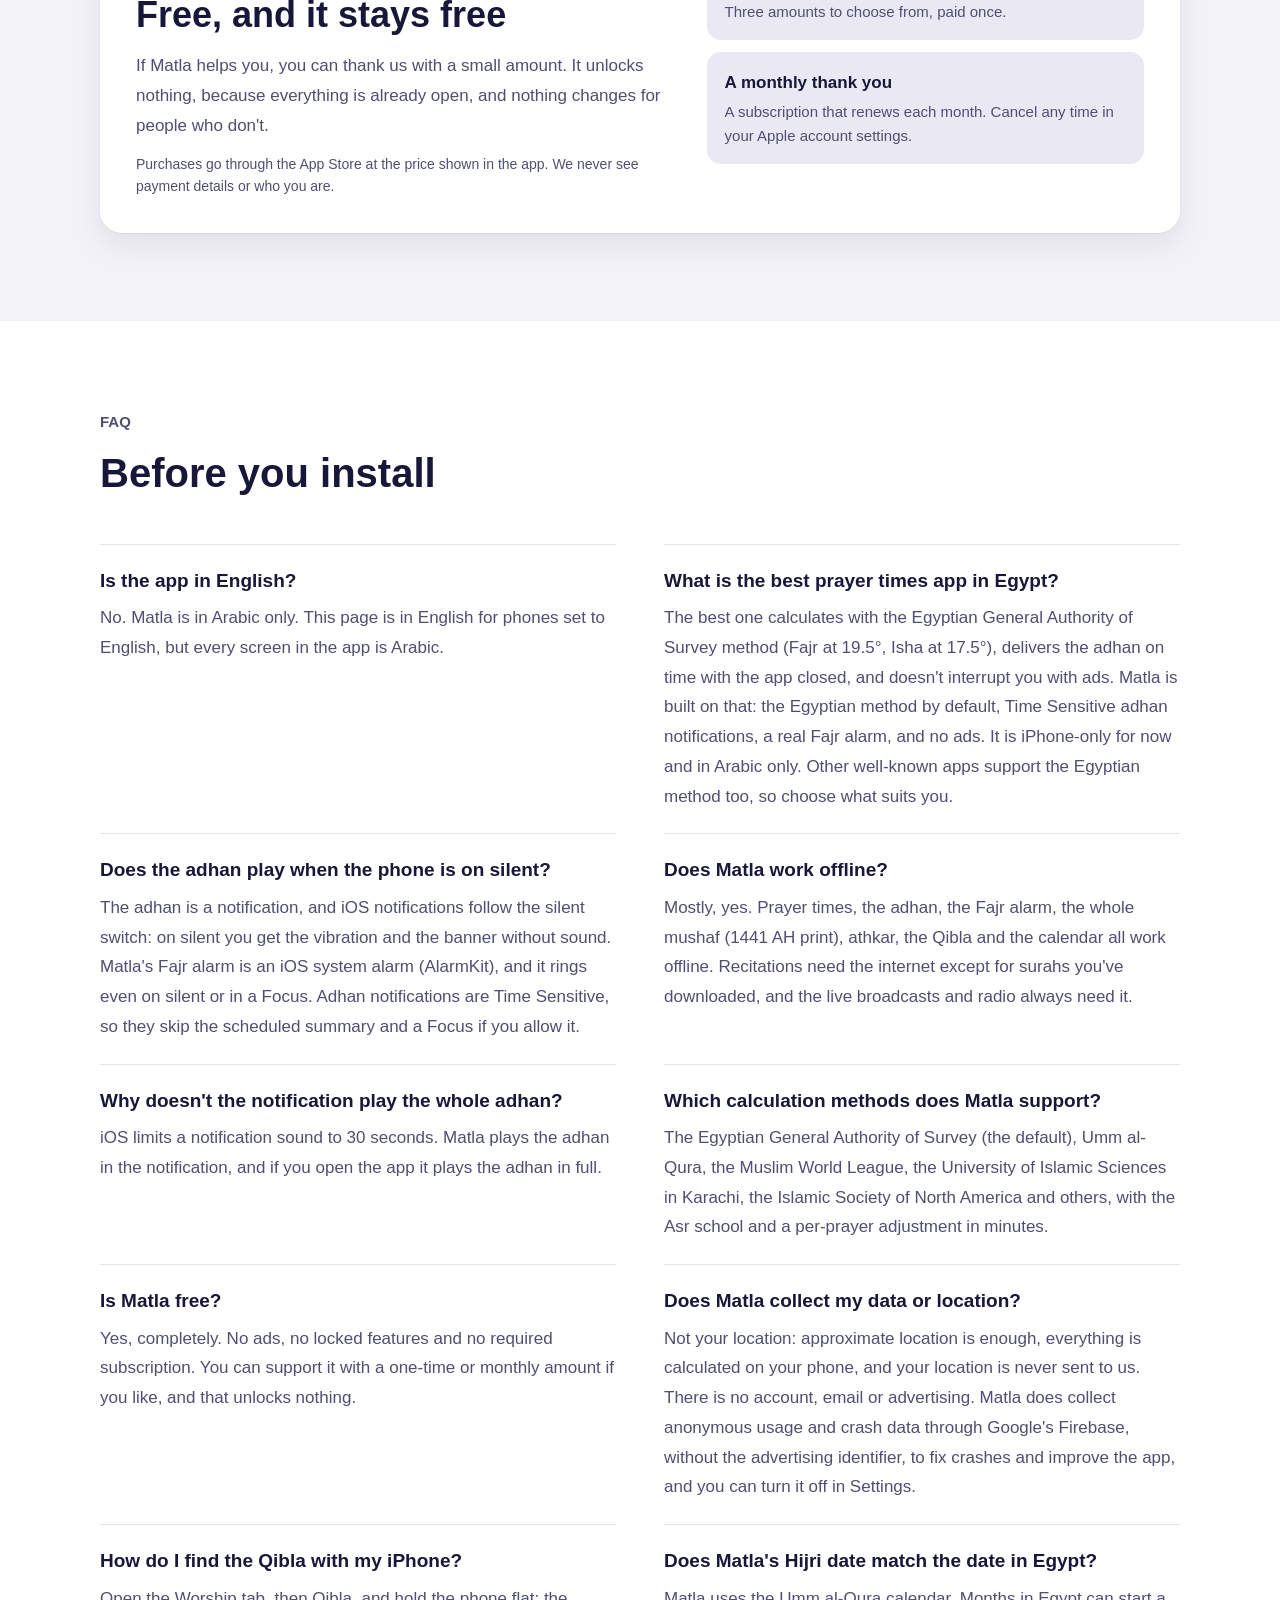
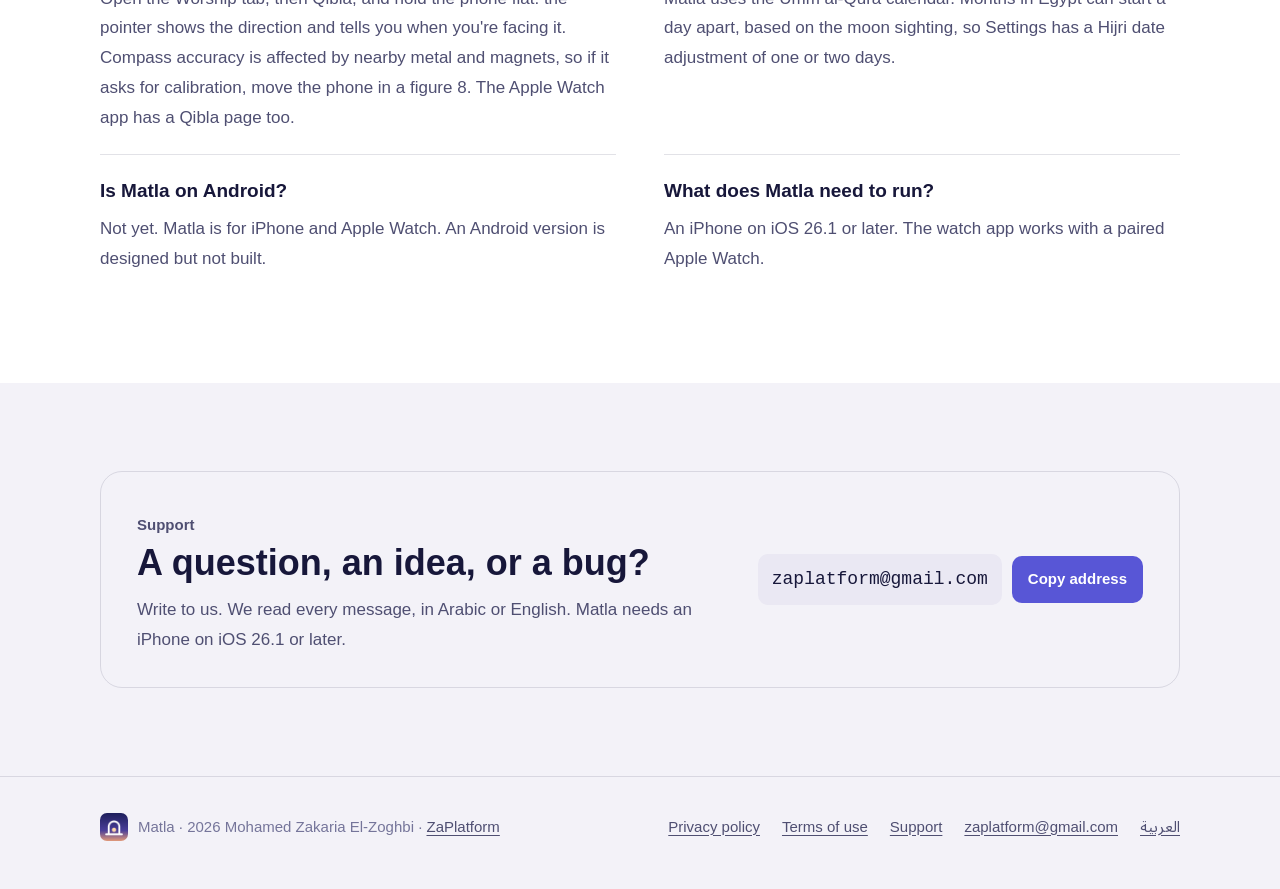
==== commit 0a42e2f5: "System font: SF Arabic on Apple, Noto Sans Arabic fallback (self-hosted); Amiri Quran for the ayah o" ====
--- a/en/index.html
+++ b/en/index.html
@@ -33,7 +33,8 @@
 
 <link rel="preconnect" href="https://fonts.googleapis.com">
 <link rel="preconnect" href="https://fonts.gstatic.com" crossorigin>
-<link href="https://fonts.googleapis.com/css2?family=Amiri+Quran&family=Reem+Kufi:wght@500;600;700&family=Vazirmatn:wght@400;500;600;700&display=swap" rel="stylesheet">
+<!-- Only the ayah needs a webfont; text= subsets Amiri Quran to its glyphs. Everything else is the system font. -->
+<link href="https://fonts.googleapis.com/css2?family=Amiri+Quran&amp;text=%D8%B3%D9%8E%D9%84%D9%8E%D9%B0%D9%85%D9%8C%20%D9%87%D9%90%D9%89%D9%8E%20%D8%AD%D9%8E%D8%AA%D9%8E%D9%91%D9%89%D9%B0%20%D9%85%D9%8E%D8%B7%D9%92%D9%84%D9%8E%D8%B9%D9%90%20%D9%B1%D9%84%D9%92%D9%81%D9%8E%D8%AC%D9%92%D8%B1%D9%90&amp;display=swap" rel="stylesheet">
 <link rel="preload" as="image" href="../img/shots/today.webp" type="image/webp">
 <link rel="stylesheet" href="../landing.css">
 
--- a/landing.css
+++ b/landing.css
@@ -1,6 +1,7 @@
 /* مطلع — landing page.
  * The page borrows the icon's one idea: night turning to dawn inside a mihrab arch.
  * Rules this file keeps:
+ *  · Type = the system font (SF Arabic on Apple, Noto Sans Arabic elsewhere); Amiri Quran for the ayah only.
  *  · NO letter-spacing anywhere. Arabic is a connected script and letter-spacing breaks
  *    words into glyphs (see memory: reference_arabic_no_letter_spacing). Emphasis in Arabic
  *    comes from weight, size and colour.
@@ -9,6 +10,22 @@
  *  · Accent = the app's system indigo (#5856D6 light / #7D7AFF-ish dark). Nothing else is
  *    tinted.
  *  · Logical properties only (inline-start/end), so the same sheet serves / (rtl) and /en/ (ltr). */
+
+/* Type: the system font, chosen by the user 2026-09-26 (font-variants.html, option 7).
+ * Apple devices get SF Arabic, the iOS app's own face, and download nothing. Everywhere else
+ * Arabic falls back to Noto Sans Arabic: a local install if there is one, else the self-hosted
+ * variable file (400-700, Arabic subset only, so Latin never triggers it). The browser only
+ * fetches it when a glyph actually needs it. */
+@font-face {
+  font-family: "Noto Sans Arabic"; font-style: normal; font-weight: 400; font-display: swap;
+  src: local("Noto Sans Arabic Regular"), local("NotoSansArabic-Regular"), url("fonts/noto-sans-arabic.woff2") format("woff2");
+  unicode-range: U+0600-06FF, U+0750-077F, U+0870-088E, U+0890-0891, U+0897-08E1, U+08E3-08FF, U+200C-200E, U+2010-2011, U+204F, U+2E41, U+FB50-FDFF, U+FE70-FE74, U+FE76-FEFC, U+102E0-102FB, U+10E60-10E7E, U+10EC2-10EC4, U+10EFC-10EFF, U+1EE00-1EE03, U+1EE05-1EE1F, U+1EE21-1EE22, U+1EE24, U+1EE27, U+1EE29-1EE32, U+1EE34-1EE37, U+1EE39, U+1EE3B, U+1EE42, U+1EE47, U+1EE49, U+1EE4B, U+1EE4D-1EE4F, U+1EE51-1EE52, U+1EE54, U+1EE57, U+1EE59, U+1EE5B, U+1EE5D, U+1EE5F, U+1EE61-1EE62, U+1EE64, U+1EE67-1EE6A, U+1EE6C-1EE72, U+1EE74-1EE77, U+1EE79-1EE7C, U+1EE7E, U+1EE80-1EE89, U+1EE8B-1EE9B, U+1EEA1-1EEA3, U+1EEA5-1EEA9, U+1EEAB-1EEBB, U+1EEF0-1EEF1;
+}
+@font-face {
+  font-family: "Noto Sans Arabic"; font-style: normal; font-weight: 500 700; font-display: swap;
+  src: local("Noto Sans Arabic Bold"), local("NotoSansArabic-Bold"), url("fonts/noto-sans-arabic.woff2") format("woff2");
+  unicode-range: U+0600-06FF, U+0750-077F, U+0870-088E, U+0890-0891, U+0897-08E1, U+08E3-08FF, U+200C-200E, U+2010-2011, U+204F, U+2E41, U+FB50-FDFF, U+FE70-FE74, U+FE76-FEFC, U+102E0-102FB, U+10E60-10E7E, U+10EC2-10EC4, U+10EFC-10EFF, U+1EE00-1EE03, U+1EE05-1EE1F, U+1EE21-1EE22, U+1EE24, U+1EE27, U+1EE29-1EE32, U+1EE34-1EE37, U+1EE39, U+1EE3B, U+1EE42, U+1EE47, U+1EE49, U+1EE4B, U+1EE4D-1EE4F, U+1EE51-1EE52, U+1EE54, U+1EE57, U+1EE59, U+1EE5B, U+1EE5D, U+1EE5F, U+1EE61-1EE62, U+1EE64, U+1EE67-1EE6A, U+1EE6C-1EE72, U+1EE74-1EE77, U+1EE79-1EE7C, U+1EE7E, U+1EE80-1EE89, U+1EE8B-1EE9B, U+1EEA1-1EEA3, U+1EEA5-1EEA9, U+1EEAB-1EEBB, U+1EEF0-1EEF1;
+}
 
 :root {
   --night: #1E1F5C;
@@ -29,8 +46,9 @@
   --shadow: 0 1px 2px rgba(23, 23, 58, .06), 0 12px 32px rgba(23, 23, 58, .08);
   --bezel: #141418;
 
-  --display: "Reem Kufi", "Vazirmatn", "Geeza Pro", sans-serif;
-  --body: "Vazirmatn", -apple-system, "SF Arabic", "Geeza Pro", "Noto Sans Arabic", system-ui, sans-serif;
+  --system: -apple-system, BlinkMacSystemFont, "SF Arabic", "SF Pro Text", "Noto Sans Arabic", "Segoe UI", Roboto, "Helvetica Neue", Arial, system-ui, sans-serif;
+  --display: var(--system);
+  --body: var(--system);
   --quran: "Amiri Quran", "Amiri", "Geeza Pro", serif;
 
   --wrap: 1120px;
@@ -85,7 +103,7 @@
 picture { display: contents; } /* the AVIF/JPEG wrapper must not become a layout box */
 a { color: var(--tint-ink); text-underline-offset: .2em; }
 :focus-visible { outline: 3px solid var(--tint); outline-offset: 3px; border-radius: 6px; }
-h1, h2, h3 { font-family: var(--display); font-weight: 600; line-height: 1.35; text-wrap: balance; margin: 0; }
+h1, h2, h3 { font-family: var(--display); font-weight: 700; line-height: 1.35; text-wrap: balance; margin: 0; }
 p { margin: 0; }
 .num { font-variant-numeric: tabular-nums; }
 
@@ -97,7 +115,7 @@
   padding-top: env(safe-area-inset-top, 0px);
 }
 .bar .wrap { display: flex; align-items: center; justify-content: space-between; gap: 16px; min-height: 68px; }
-.brand { display: flex; align-items: center; gap: 10px; color: #fff; text-decoration: none; font-family: var(--display); font-size: 22px; font-weight: 600; }
+.brand { display: flex; align-items: center; gap: 10px; color: #fff; text-decoration: none; font-family: var(--display); font-size: 22px; font-weight: 700; }
 .brand img { width: 34px; height: 34px; border-radius: 9px; }
 .bar nav { display: flex; align-items: center; gap: 22px; font-size: 15px; }
 .bar nav a { color: rgba(255, 255, 255, .82); text-decoration: none; }
@@ -126,7 +144,7 @@
 .hero-copy { padding-block-end: 120px; align-self: center; }
 .ayah { font-family: var(--quran); font-size: 22px; line-height: 2; color: var(--sun); margin-block-end: 18px; }
 .ayah small { font-family: var(--body); font-size: 13px; color: rgba(255, 255, 255, .6); margin-inline-start: 8px; }
-.hero h1 { font-size: clamp(34px, 5.2vw, 58px); line-height: 1.3; font-weight: 700; }
+.hero h1 { font-size: clamp(32px, 5vw, 54px); line-height: 1.3; font-weight: 700; }
 .hero h1 .name { display: block; font-size: 1.45em; line-height: 1.15; color: #fff; }
 .hero .sub { margin-block-start: 14px; font-size: 19px; color: rgba(255, 255, 255, .9); font-weight: 500; }
 .hero .lead { margin-block-start: 14px; max-width: 34em; color: rgba(255, 255, 255, .78); font-size: 17px; }
@@ -174,7 +192,7 @@
 .facts ul { list-style: none; margin: 0; padding: 0; display: grid; grid-template-columns: repeat(4, 1fr); }
 .facts li { padding-block: 22px; padding-inline: 20px; border-inline-start: 1px solid var(--line); display: grid; gap: 2px; }
 .facts li:first-child { border-inline-start: 0; padding-inline-start: 0; }
-.facts b { font-family: var(--display); font-weight: 600; font-size: 19px; }
+.facts b { font-family: var(--display); font-weight: 700; font-size: 18px; }
 .facts span { color: var(--ink-2); font-size: 14px; line-height: 1.6; }
 @media (max-width: 860px) {
   .facts ul { grid-template-columns: 1fr 1fr; }
@@ -282,7 +300,7 @@
 .privacy .head p { color: rgba(255, 255, 255, .75); }
 .promises { list-style: none; margin: 0; padding: 0; display: grid; grid-template-columns: repeat(3, 1fr); gap: 20px; }
 .promises li { border-top: 2px solid rgba(255, 217, 168, .5); padding-block-start: 18px; display: grid; gap: 8px; }
-.promises b { font-family: var(--display); font-size: 30px; font-weight: 600; }
+.promises b { font-family: var(--display); font-size: 28px; font-weight: 700; }
 .promises span { color: rgba(255, 255, 255, .75); }
 .privacy .more { margin-block-start: 36px; color: rgba(255, 255, 255, .75); max-width: 44em; }
 .privacy a { color: var(--sun); }
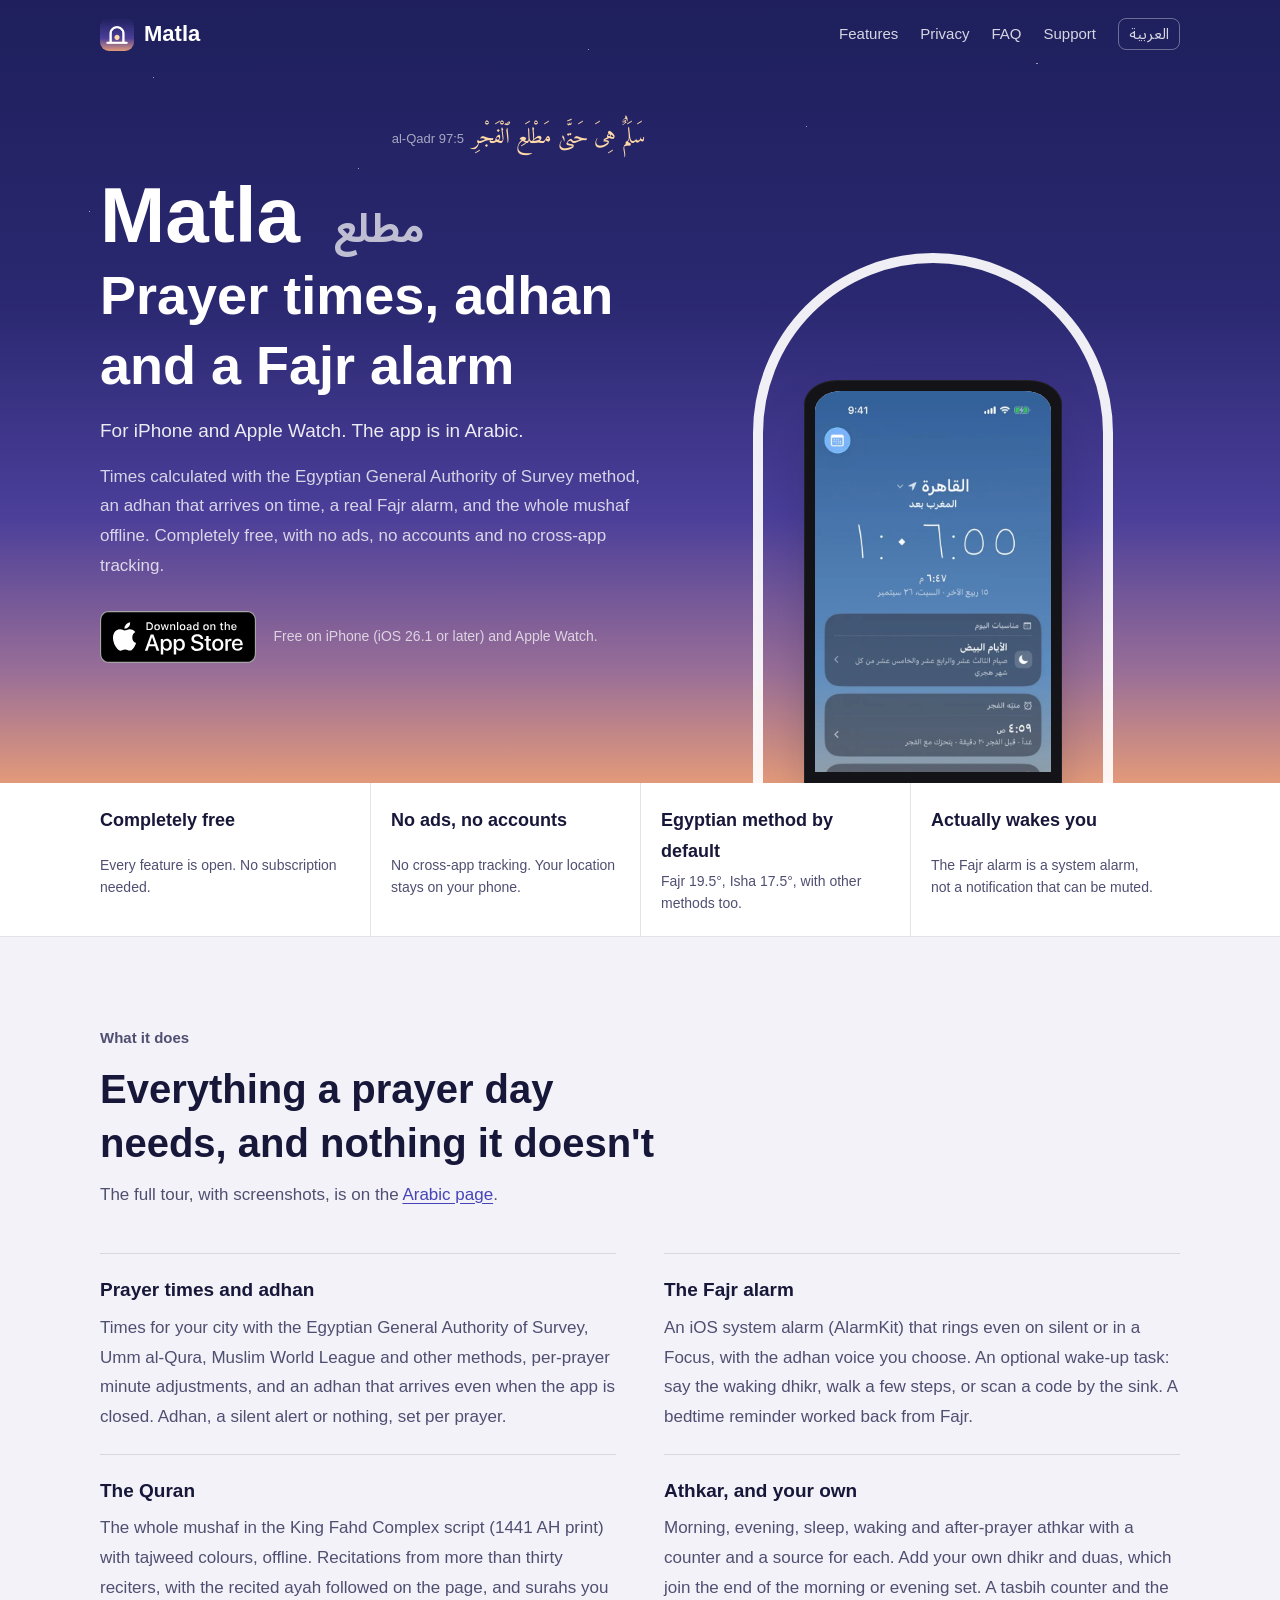
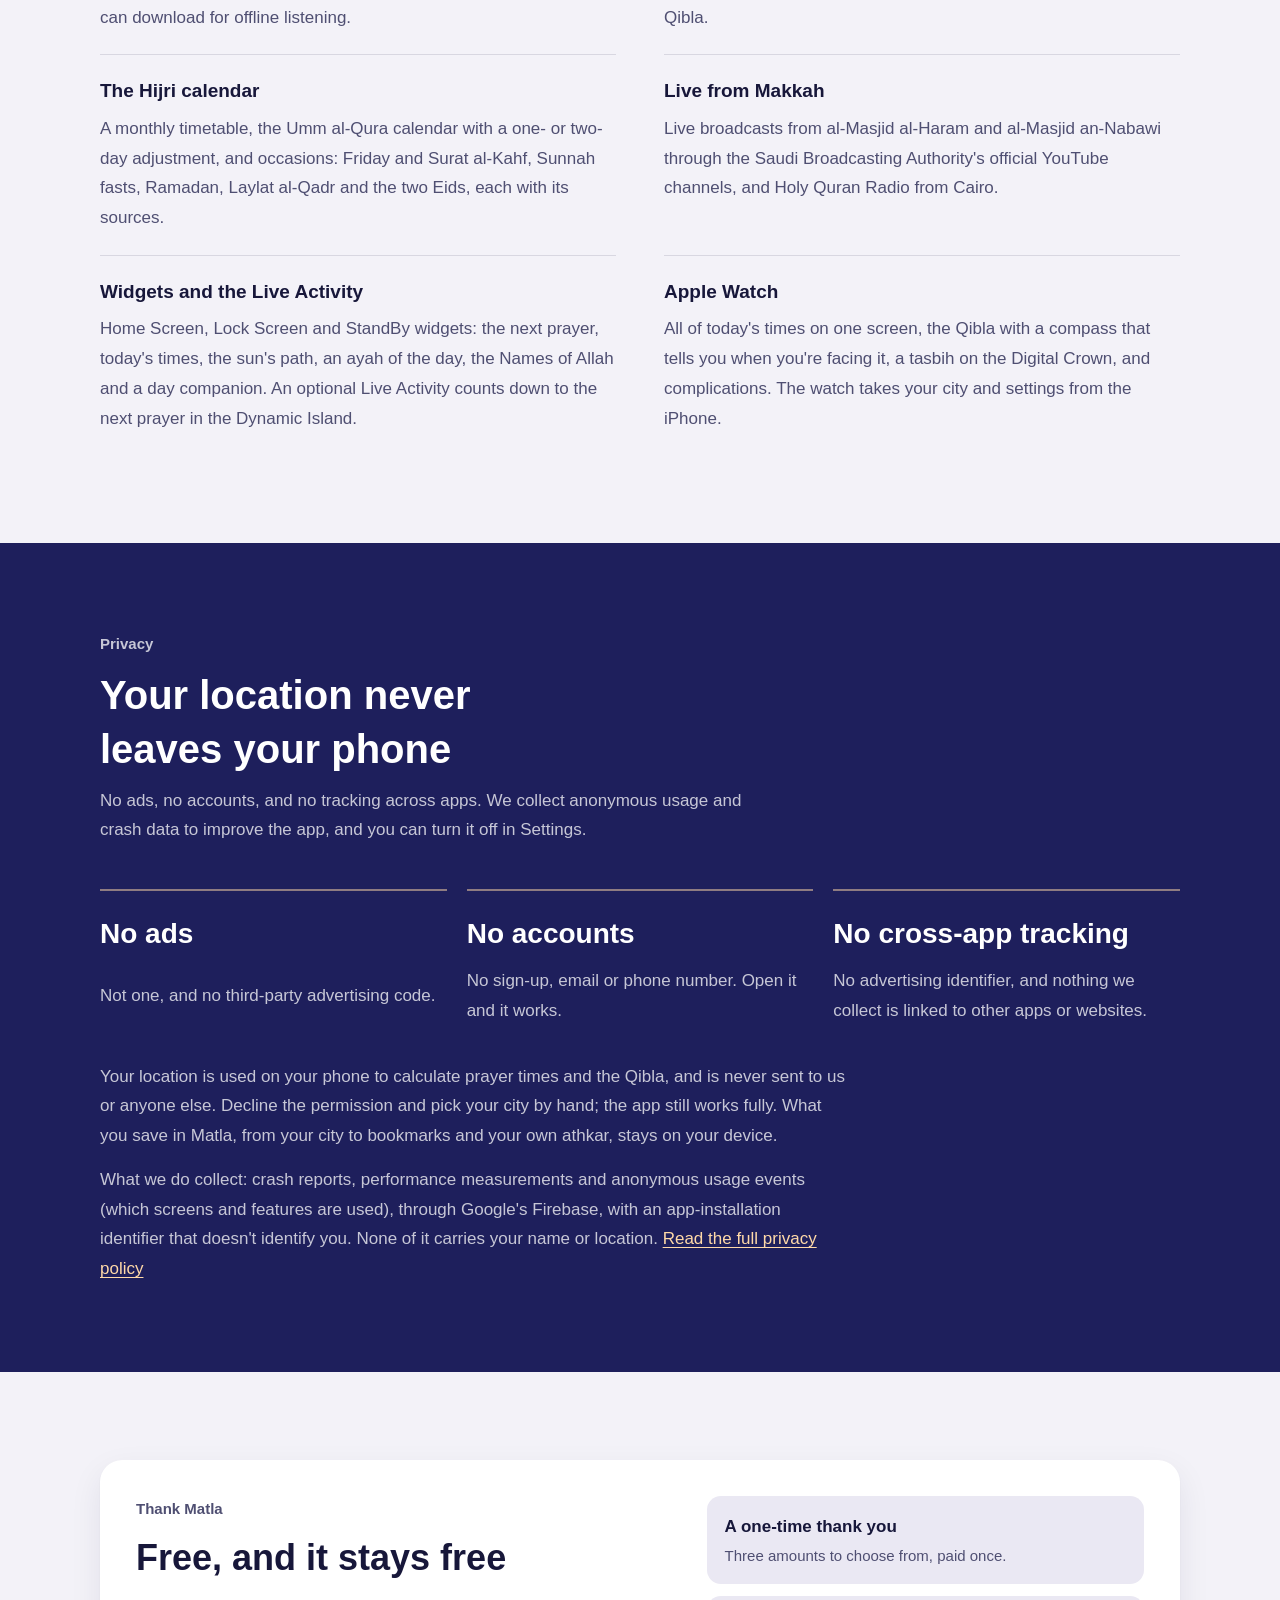
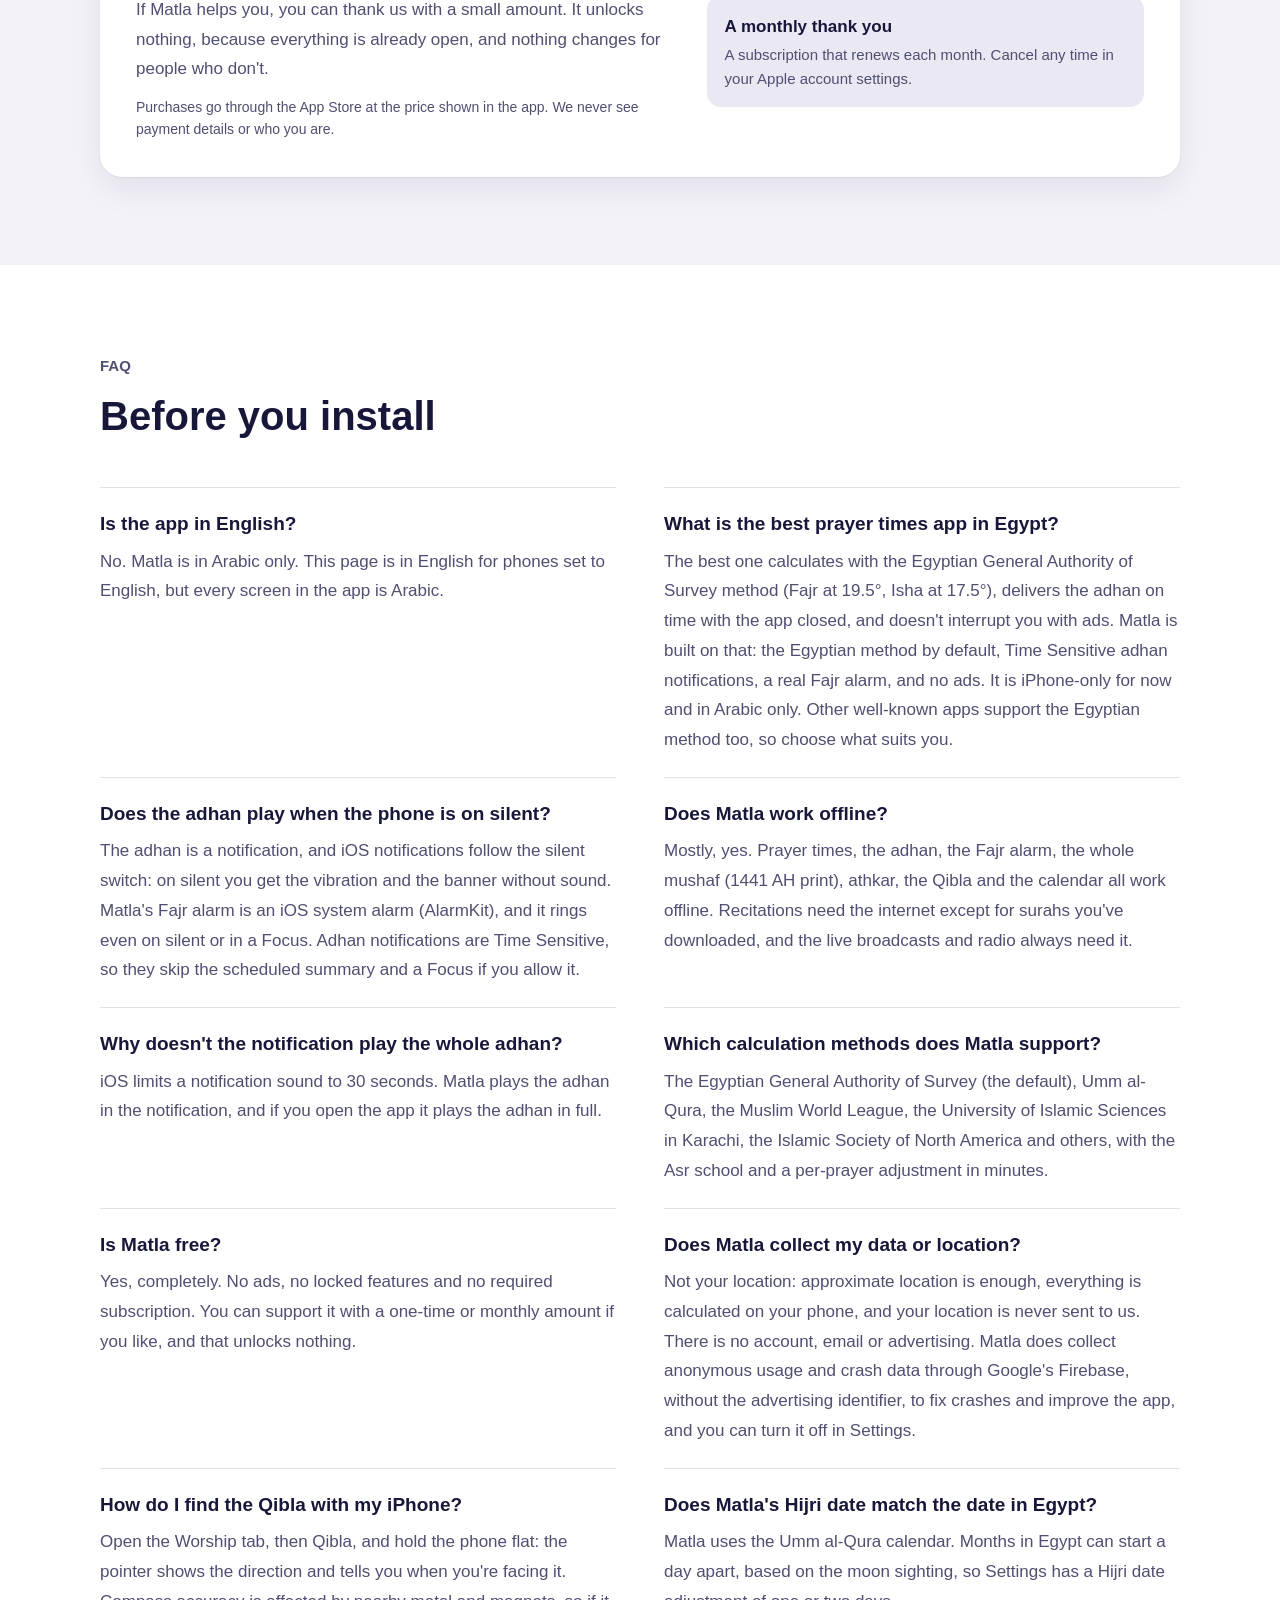
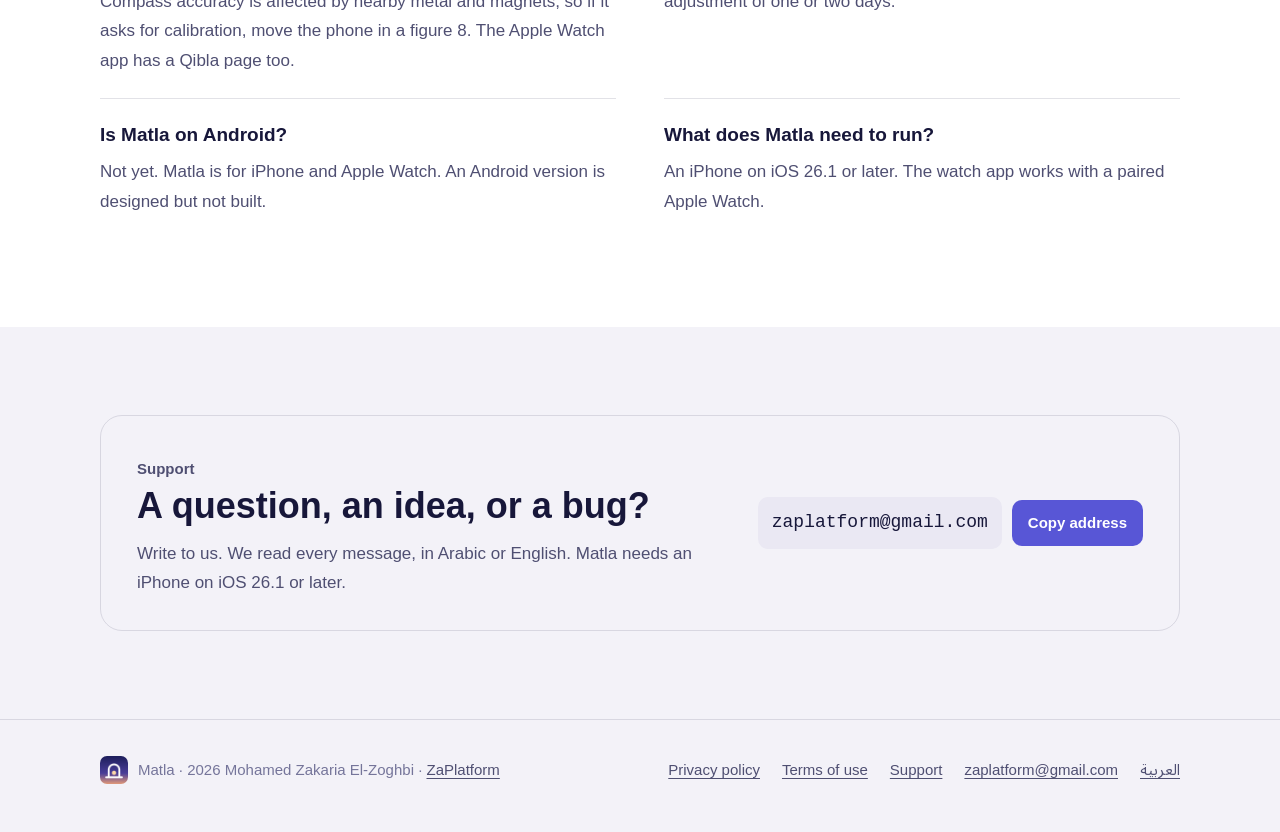
==== commit d55d4957: "App Store live: store badge in the hero, JSON-LD download URLs Built from design-thoughts/matla-land" ====
--- a/en/index.html
+++ b/en/index.html
@@ -52,7 +52,9 @@
   "applicationSubCategory": "Prayer times",
   "inLanguage": "ar",
   "isAccessibleForFree": true,
-  "offers": { "@type": "Offer", "price": "0", "priceCurrency": "EGP" },
+  "offers": { "@type": "Offer", "price": "0", "priceCurrency": "EGP", "url": "https://apps.apple.com/app/id6813938812" },
+  "downloadUrl": "https://apps.apple.com/app/id6813938812",
+  "installUrl": "https://apps.apple.com/app/id6813938812",
   "screenshot": "https://matla.zaplatform.com/img/shots/today.jpg",
   "image": "https://matla.zaplatform.com/img/icon-512.png",
   "author": { "@type": "Person", "name": "Mohamed Zakaria El-Zoghbi", "url": "https://zaplatform.com/" },
@@ -199,14 +201,10 @@
         <p class="sub">For iPhone and Apple Watch. The app is in Arabic.</p>
         <p class="lead">Times calculated with the Egyptian General Authority of Survey method, an adhan that arrives on time, a real Fajr alarm, and the whole mushaf offline. Completely free, with no ads, no accounts and no cross-app tracking.</p>
         <div class="cta">
-          <span class="soon" id="soon">
-            <svg viewBox="0 0 24 24" aria-hidden="true"><path fill="currentColor" d="M16.4 12.6c0-2.4 2-3.5 2-3.6-1.1-1.6-2.8-1.8-3.4-1.8-1.4-.1-2.8.9-3.5.9s-1.8-.9-3-.8C7 7.3 5.6 8.2 4.8 9.6c-1.7 2.9-.4 7.2 1.2 9.5.8 1.1 1.7 2.4 2.9 2.4 1.2-.1 1.6-.8 3-.8s1.8.8 3 .7c1.3 0 2.1-1.1 2.8-2.3.9-1.3 1.3-2.6 1.3-2.7 0 0-2.6-1-2.6-3.8zM14.1 5.6c.6-.8 1.1-1.9 1-3-.9 0-2.1.6-2.7 1.4-.6.7-1.1 1.8-1 2.9 1.1.1 2.1-.5 2.7-1.3z"/></svg>
-            Coming soon to the App Store
-          </span>
-          <a class="store-live" id="store" href="https://apps.apple.com/app/id6813938812" hidden>
+          <a class="store-live" id="store" href="https://apps.apple.com/app/id6813938812">
             <img src="../img/appstore.svg" alt="Download Matla on the App Store" width="156" height="52">
           </a>
-          <p class="note">In testing on TestFlight now. The download link goes here on release day.</p>
+          <p class="note">Free on iPhone (iOS 26.1 or later) and Apple Watch.</p>
         </div>
       </div>
       <div class="mihrab" aria-hidden="true">
@@ -374,8 +372,6 @@
 </footer>
 
 <script>
-  var MATLA_LIVE = false;  // flip with the Arabic page on release day
-  if (MATLA_LIVE) { document.getElementById('soon').hidden = true; document.getElementById('store').hidden = false; }
   document.getElementById('copy').addEventListener('click', function () {
     var b = this, t = document.getElementById('email');
     var done = function () { var o = b.textContent; b.textContent = b.dataset.done; setTimeout(function () { b.textContent = o; }, 1600); };
--- a/landing.css
+++ b/landing.css
@@ -149,12 +149,6 @@
 .hero .sub { margin-block-start: 14px; font-size: 19px; color: rgba(255, 255, 255, .9); font-weight: 500; }
 .hero .lead { margin-block-start: 14px; max-width: 34em; color: rgba(255, 255, 255, .78); font-size: 17px; }
 .cta { margin-block-start: 30px; display: flex; flex-wrap: wrap; align-items: center; gap: 14px 18px; }
-.soon {
-  display: inline-flex; align-items: center; gap: 10px;
-  background: #fff; color: var(--night); border-radius: 12px; padding: 10px 18px 10px 16px;
-  font-weight: 700; font-size: 17px;
-}
-.soon svg { width: 20px; height: 20px; flex: none; }
 .cta .note { font-size: 14px; color: rgba(255, 255, 255, .72); max-width: 26em; line-height: 1.6; }
 .store-live img { height: 52px; width: auto; }
 
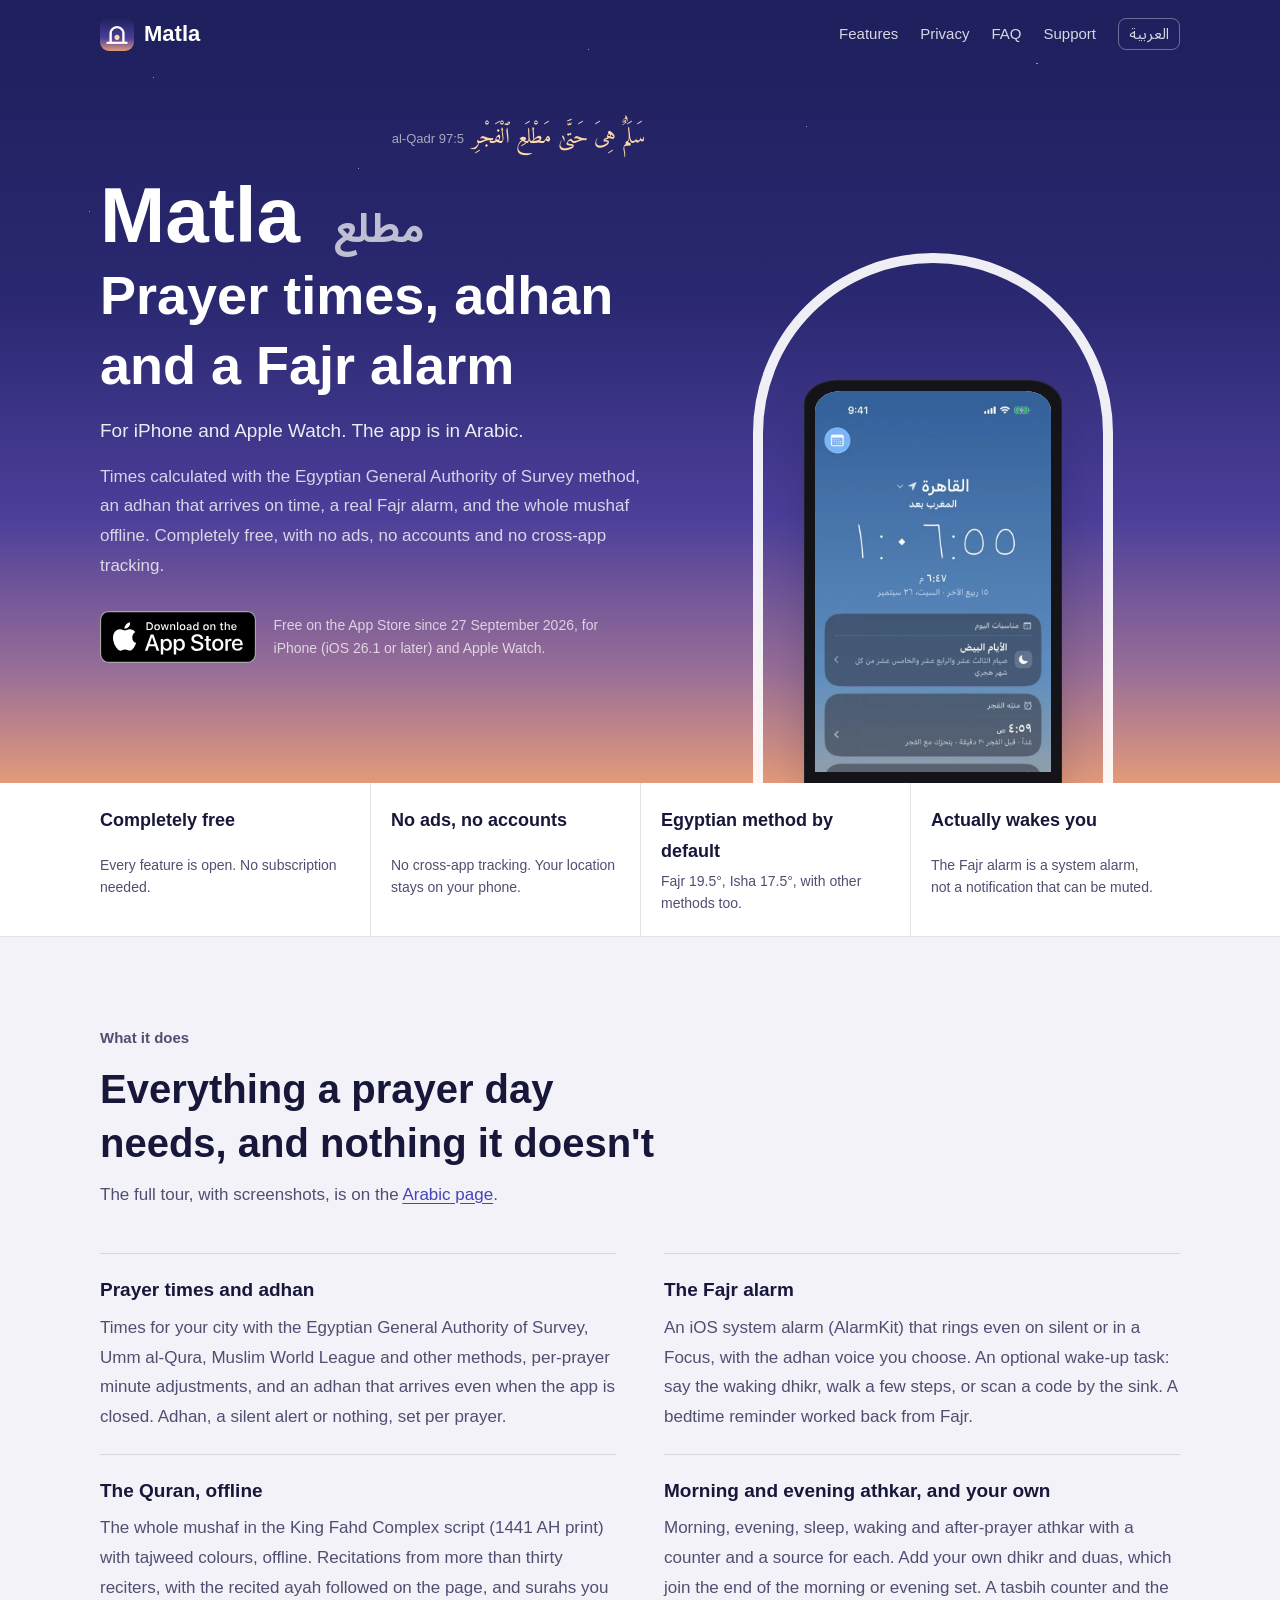
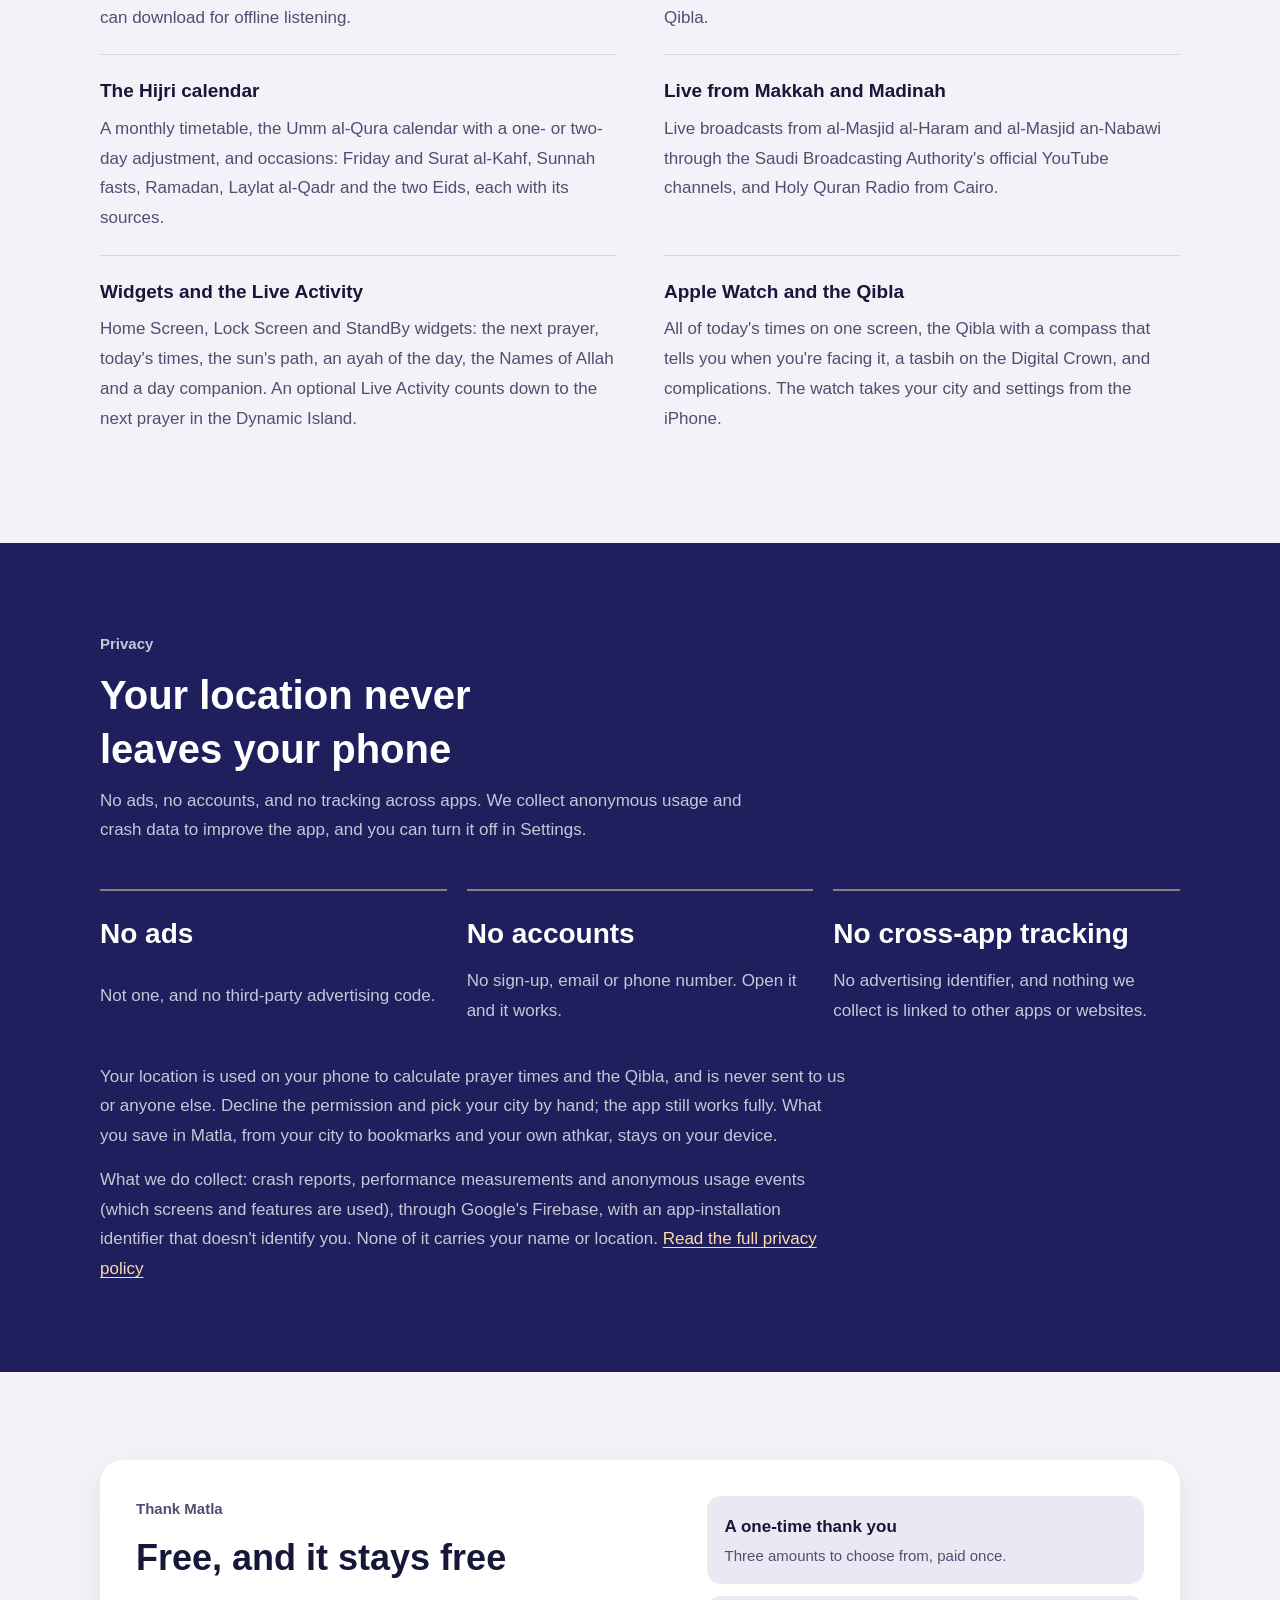
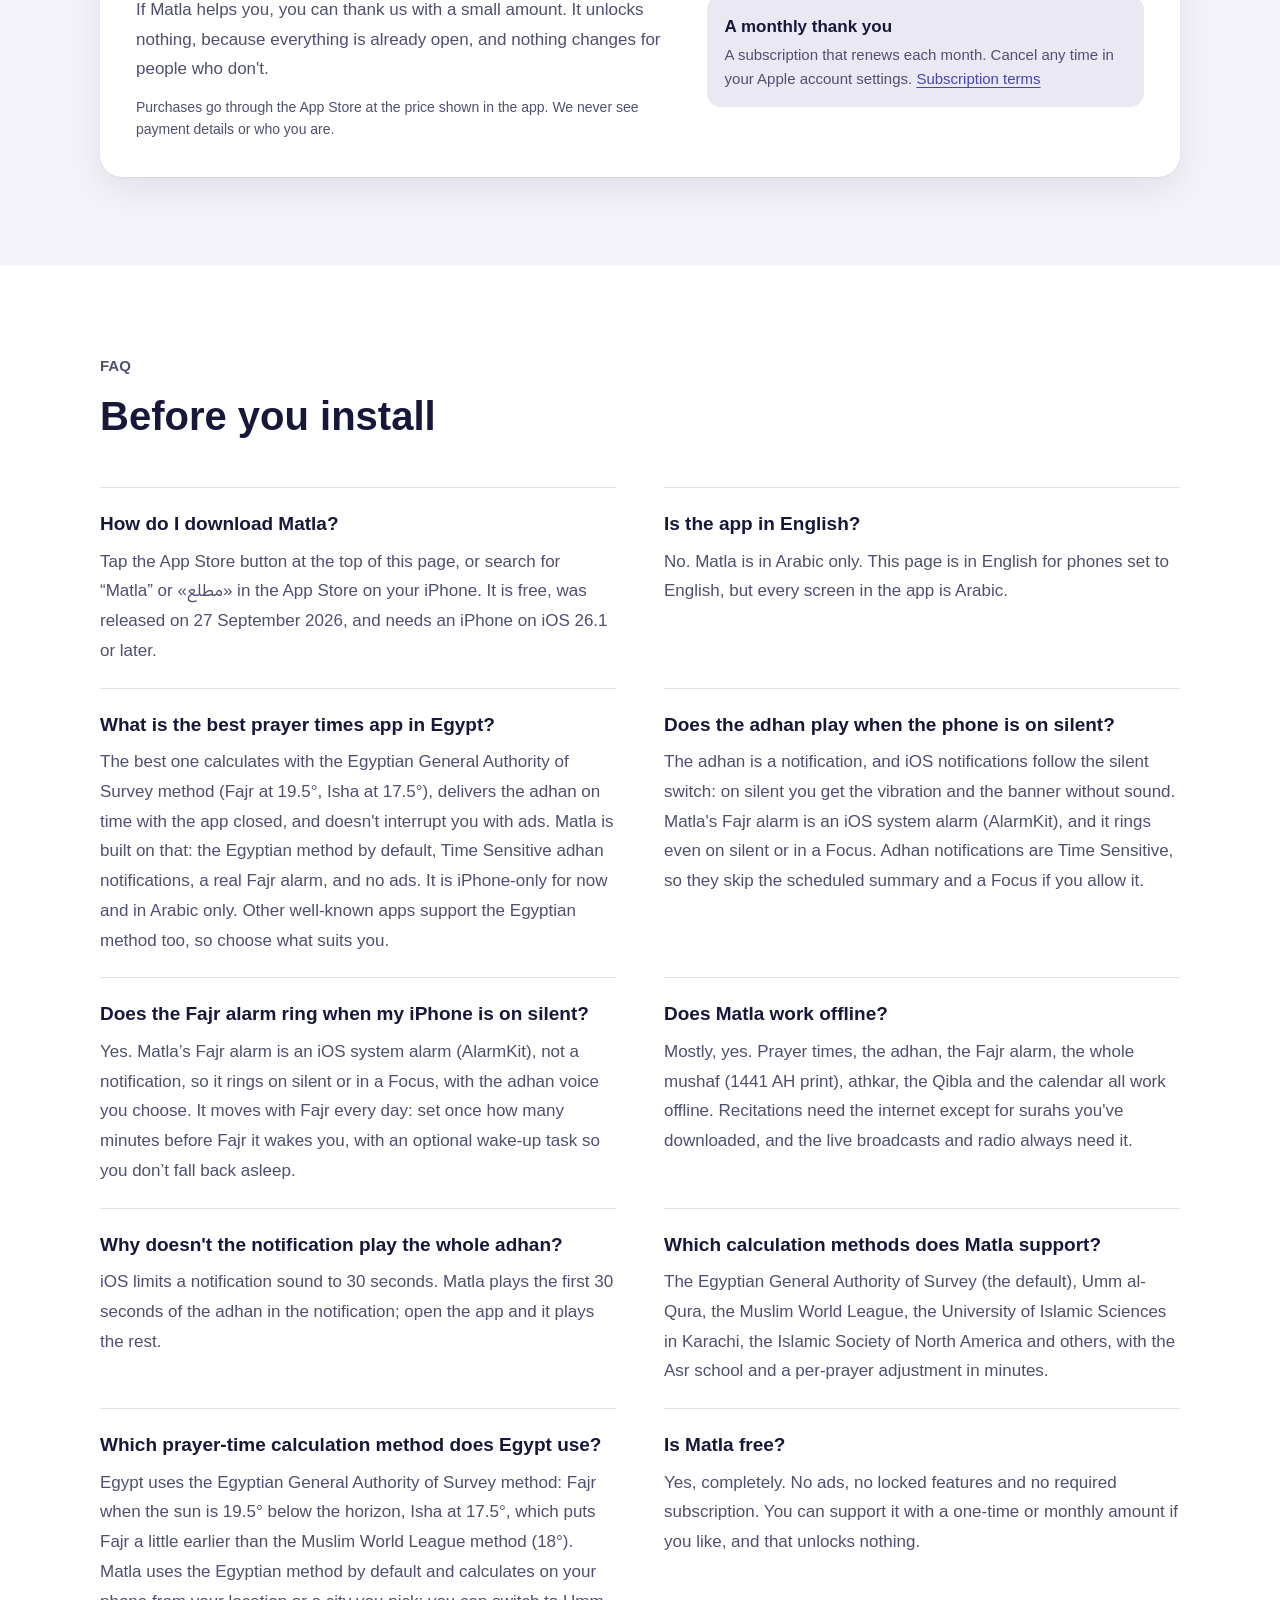
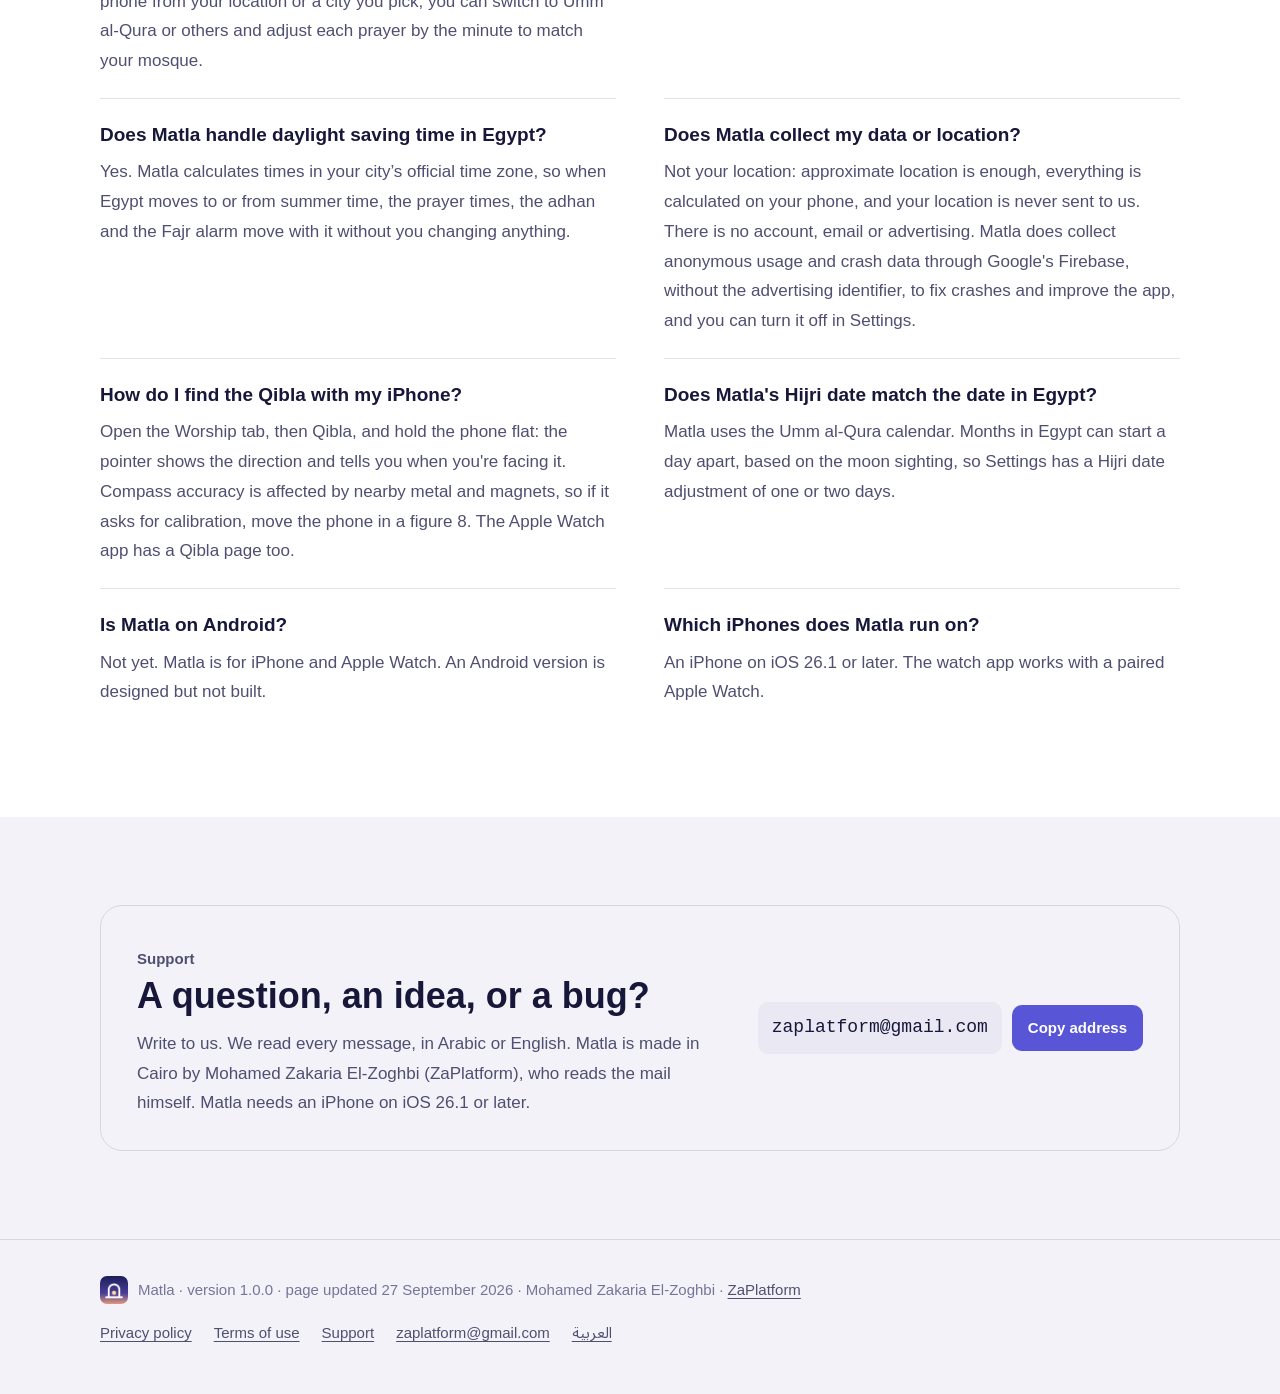
==== commit 8d9d8d4c: "SEO/AEO pass: titles, headings, FAQ, JSON-LD graph, llms.txt, IndexNow key Built from design-thought" ====
--- a/en/index.html
+++ b/en/index.html
@@ -3,7 +3,7 @@
 <head>
 <meta charset="utf-8">
 <meta name="viewport" content="width=device-width, initial-scale=1, viewport-fit=cover">
-<title>Matla: Prayer Times, Adhan &amp; Fajr Alarm for iPhone</title>
+<title>Matla: Prayer Times, Adhan &amp; Fajr Alarm App for iPhone</title>
 <meta name="description" content="Prayer times with the Egyptian Survey method, an on-time adhan, a real Fajr alarm and an offline mushaf. Free, no ads, no accounts. Arabic app.">
 <link rel="canonical" href="https://matla.zaplatform.com/en/">
 <link rel="alternate" hreflang="ar" href="https://matla.zaplatform.com/">
@@ -28,45 +28,139 @@
 <meta property="og:image:alt" content="Matla: prayer times, adhan and a Fajr alarm for iPhone and Apple Watch">
 <meta name="twitter:card" content="summary_large_image">
 <meta name="twitter:title" content="Matla: Prayer Times, Adhan &amp; Fajr Alarm">
-<meta name="twitter:description" content="Prayer times, an on-time adhan, a real Fajr alarm and an offline mushaf. Free, no ads, no accounts.">
+<meta name="twitter:description" content="Prayer times with the Egyptian Survey method, an on-time adhan, a real Fajr alarm and an offline mushaf. Free, no ads, no accounts.">
 <meta name="twitter:image" content="https://matla.zaplatform.com/img/og-en.jpg">
 
 <link rel="preconnect" href="https://fonts.googleapis.com">
 <link rel="preconnect" href="https://fonts.gstatic.com" crossorigin>
 <!-- Only the ayah needs a webfont; text= subsets Amiri Quran to its glyphs. Everything else is the system font. -->
-<link href="https://fonts.googleapis.com/css2?family=Amiri+Quran&amp;text=%D8%B3%D9%8E%D9%84%D9%8E%D9%B0%D9%85%D9%8C%20%D9%87%D9%90%D9%89%D9%8E%20%D8%AD%D9%8E%D8%AA%D9%8E%D9%91%D9%89%D9%B0%20%D9%85%D9%8E%D8%B7%D9%92%D9%84%D9%8E%D8%B9%D9%90%20%D9%B1%D9%84%D9%92%D9%81%D9%8E%D8%AC%D9%92%D8%B1%D9%90&amp;display=swap" rel="stylesheet">
+<link rel="preload" as="style" href="https://fonts.googleapis.com/css2?family=Amiri+Quran&amp;text=%D8%B3%D9%8E%D9%84%D9%8E%D9%B0%D9%85%D9%8C%20%D9%87%D9%90%D9%89%D9%8E%20%D8%AD%D9%8E%D8%AA%D9%8E%D9%91%D9%89%D9%B0%20%D9%85%D9%8E%D8%B7%D9%92%D9%84%D9%8E%D8%B9%D9%90%20%D9%B1%D9%84%D9%92%D9%81%D9%8E%D8%AC%D9%92%D8%B1%D9%90&amp;display=swap" onload="this.onload=null;this.rel='stylesheet'">
+<noscript><link rel="stylesheet" href="https://fonts.googleapis.com/css2?family=Amiri+Quran&amp;text=%D8%B3%D9%8E%D9%84%D9%8E%D9%B0%D9%85%D9%8C%20%D9%87%D9%90%D9%89%D9%8E%20%D8%AD%D9%8E%D8%AA%D9%8E%D9%91%D9%89%D9%B0%20%D9%85%D9%8E%D8%B7%D9%92%D9%84%D9%8E%D8%B9%D9%90%20%D9%B1%D9%84%D9%92%D9%81%D9%8E%D8%AC%D9%92%D8%B1%D9%90&amp;display=swap"></noscript>
 <link rel="preload" as="image" href="../img/shots/today.webp" type="image/webp">
 <link rel="stylesheet" href="../landing.css">
 
 <script type="application/ld+json">
 {
   "@context": "https://schema.org",
-  "@type": "MobileApplication",
-  "@id": "https://matla.zaplatform.com/#app",
-  "name": "Matla",
-  "alternateName": ["مطلع", "Matla: Prayer Times & Athan"],
-  "url": "https://matla.zaplatform.com/en/",
-  "description": "Prayer times, adhan, a Fajr alarm and the whole mushaf offline, using the Egyptian General Authority of Survey method by default. Free, with no ads and no accounts. The app is in Arabic.",
-  "operatingSystem": "iOS 26.1 or later, watchOS",
-  "applicationCategory": "LifestyleApplication",
-  "applicationSubCategory": "Prayer times",
-  "inLanguage": "ar",
-  "isAccessibleForFree": true,
-  "offers": { "@type": "Offer", "price": "0", "priceCurrency": "EGP", "url": "https://apps.apple.com/app/id6813938812" },
-  "downloadUrl": "https://apps.apple.com/app/id6813938812",
-  "installUrl": "https://apps.apple.com/app/id6813938812",
-  "screenshot": "https://matla.zaplatform.com/img/shots/today.jpg",
-  "image": "https://matla.zaplatform.com/img/icon-512.png",
-  "author": { "@type": "Person", "name": "Mohamed Zakaria El-Zoghbi", "url": "https://zaplatform.com/" },
-  "publisher": {
-    "@type": "Organization",
-    "@id": "https://zaplatform.com/#org",
-    "name": "ZaPlatform",
-    "url": "https://zaplatform.com/",
-    "logo": "https://matla.zaplatform.com/img/icon-512.png",
-    "email": "zaplatform@gmail.com",
-    "founder": { "@type": "Person", "name": "Mohamed Zakaria El-Zoghbi" }
-  }
+  "@graph": [
+    {
+      "@type": "Organization",
+      "@id": "https://zaplatform.com/#org",
+      "name": "ZaPlatform",
+      "url": "https://zaplatform.com/",
+      "logo": {
+        "@type": "ImageObject",
+        "url": "https://matla.zaplatform.com/img/icon-512.png",
+        "width": 512,
+        "height": 512
+      },
+      "email": "zaplatform@gmail.com",
+      "founder": {
+        "@id": "https://zaplatform.com/#founder"
+      }
+    },
+    {
+      "@type": "Person",
+      "@id": "https://zaplatform.com/#founder",
+      "name": "Mohamed Zakaria El-Zoghbi",
+      "url": "https://zaplatform.com/",
+      "worksFor": {
+        "@id": "https://zaplatform.com/#org"
+      }
+    },
+    {
+      "@type": "WebSite",
+      "@id": "https://matla.zaplatform.com/#website",
+      "url": "https://matla.zaplatform.com/",
+      "name": "Matla",
+      "alternateName": "مطلع",
+      "inLanguage": [
+        "ar",
+        "en"
+      ],
+      "publisher": {
+        "@id": "https://zaplatform.com/#org"
+      }
+    },
+    {
+      "@type": "WebPage",
+      "@id": "https://matla.zaplatform.com/en/#webpage",
+      "url": "https://matla.zaplatform.com/en/",
+      "name": "Matla: Prayer Times, Adhan & Fajr Alarm App for iPhone",
+      "description": "Prayer times with the Egyptian Survey method, an on-time adhan, a real Fajr alarm and an offline mushaf. Free, no ads, no accounts. Arabic app.",
+      "inLanguage": "en",
+      "isPartOf": {
+        "@id": "https://matla.zaplatform.com/#website"
+      },
+      "about": {
+        "@id": "https://matla.zaplatform.com/#app"
+      },
+      "primaryImageOfPage": {
+        "@type": "ImageObject",
+        "url": "https://matla.zaplatform.com/img/og-en.jpg",
+        "width": 1200,
+        "height": 630
+      },
+      "datePublished": "2026-09-26",
+      "dateModified": "2026-09-27"
+    },
+    {
+      "@type": "MobileApplication",
+      "@id": "https://matla.zaplatform.com/#app",
+      "name": "Matla",
+      "alternateName": [
+        "مطلع",
+        "Matla: Prayer Times & Athan"
+      ],
+      "url": "https://matla.zaplatform.com/",
+      "description": "Prayer times, adhan, a Fajr alarm and the whole mushaf offline, using the Egyptian General Authority of Survey method by default. Free, with no ads and no accounts. The app is in Arabic.",
+      "operatingSystem": "iOS 26.1 or later, watchOS",
+      "applicationCategory": "LifestyleApplication",
+      "applicationSubCategory": "Prayer times",
+      "genre": [
+        "Lifestyle",
+        "Reference"
+      ],
+      "softwareVersion": "1.0.0",
+      "datePublished": "2026-09-27",
+      "fileSize": "214MB",
+      "contentRating": "4+",
+      "inLanguage": "ar",
+      "isAccessibleForFree": true,
+      "offers": {
+        "@type": "Offer",
+        "price": "0",
+        "priceCurrency": "EGP",
+        "url": "https://apps.apple.com/app/id6813938812"
+      },
+      "downloadUrl": "https://apps.apple.com/app/id6813938812",
+      "installUrl": "https://apps.apple.com/app/id6813938812",
+      "sameAs": [
+        "https://apps.apple.com/eg/app/matla-prayer-times-athan/id6813938812"
+      ],
+      "screenshot": [
+        "https://matla.zaplatform.com/img/shots/today.jpg",
+        "https://matla.zaplatform.com/img/shots/fajr.jpg",
+        "https://matla.zaplatform.com/img/shots/mushaf.jpg"
+      ],
+      "image": "https://matla.zaplatform.com/img/icon-512.png",
+      "featureList": [
+        "Prayer times with the Egyptian General Authority of Survey, Umm al-Qura and Muslim World League methods",
+        "Time Sensitive adhan notifications",
+        "A real Fajr alarm using AlarmKit that rings on silent",
+        "The whole mushaf offline in the King Fahd Complex script",
+        "Recitations from more than thirty reciters, with downloads for offline listening",
+        "Morning and evening athkar, a tasbih counter, the Qibla, and the Hijri calendar",
+        "Widgets, a Live Activity, and an Apple Watch app"
+      ],
+      "author": {
+        "@id": "https://zaplatform.com/#founder"
+      },
+      "publisher": {
+        "@id": "https://zaplatform.com/#org"
+      }
+    }
+  ]
 }
 </script>
 <!-- FAQ-LD: generated from the visible FAQ by tools/gen-faq.py; do not edit by hand -->
@@ -78,6 +172,14 @@
   "mainEntity": [
     {
       "@type": "Question",
+      "name": "How do I download Matla?",
+      "acceptedAnswer": {
+        "@type": "Answer",
+        "text": "Tap the App Store button at the top of this page, or search for “Matla” or «مطلع» in the App Store on your iPhone. It is free, was released on 27 September 2026, and needs an iPhone on iOS 26.1 or later."
+      }
+    },
+    {
+      "@type": "Question",
       "name": "Is the app in English?",
       "acceptedAnswer": {
         "@type": "Answer",
@@ -102,6 +204,14 @@
     },
     {
       "@type": "Question",
+      "name": "Does the Fajr alarm ring when my iPhone is on silent?",
+      "acceptedAnswer": {
+        "@type": "Answer",
+        "text": "Yes. Matla’s Fajr alarm is an iOS system alarm (AlarmKit), not a notification, so it rings on silent or in a Focus, with the adhan voice you choose. It moves with Fajr every day: set once how many minutes before Fajr it wakes you, with an optional wake-up task so you don’t fall back asleep."
+      }
+    },
+    {
+      "@type": "Question",
       "name": "Does Matla work offline?",
       "acceptedAnswer": {
         "@type": "Answer",
@@ -113,7 +223,7 @@
       "name": "Why doesn't the notification play the whole adhan?",
       "acceptedAnswer": {
         "@type": "Answer",
-        "text": "iOS limits a notification sound to 30 seconds. Matla plays the adhan in the notification, and if you open the app it plays the adhan in full."
+        "text": "iOS limits a notification sound to 30 seconds. Matla plays the first 30 seconds of the adhan in the notification; open the app and it plays the rest."
       }
     },
     {
@@ -126,6 +236,14 @@
     },
     {
       "@type": "Question",
+      "name": "Which prayer-time calculation method does Egypt use?",
+      "acceptedAnswer": {
+        "@type": "Answer",
+        "text": "Egypt uses the Egyptian General Authority of Survey method: Fajr when the sun is 19.5° below the horizon, Isha at 17.5°, which puts Fajr a little earlier than the Muslim World League method (18°). Matla uses the Egyptian method by default and calculates on your phone from your location or a city you pick; you can switch to Umm al-Qura or others and adjust each prayer by the minute to match your mosque."
+      }
+    },
+    {
+      "@type": "Question",
       "name": "Is Matla free?",
       "acceptedAnswer": {
         "@type": "Answer",
@@ -134,6 +252,14 @@
     },
     {
       "@type": "Question",
+      "name": "Does Matla handle daylight saving time in Egypt?",
+      "acceptedAnswer": {
+        "@type": "Answer",
+        "text": "Yes. Matla calculates times in your city’s official time zone, so when Egypt moves to or from summer time, the prayer times, the adhan and the Fajr alarm move with it without you changing anything."
+      }
+    },
+    {
+      "@type": "Question",
       "name": "Does Matla collect my data or location?",
       "acceptedAnswer": {
         "@type": "Answer",
@@ -166,7 +292,7 @@
     },
     {
       "@type": "Question",
-      "name": "What does Matla need to run?",
+      "name": "Which iPhones does Matla run on?",
       "acceptedAnswer": {
         "@type": "Answer",
         "text": "An iPhone on iOS 26.1 or later. The watch app works with a paired Apple Watch."
@@ -204,7 +330,7 @@
           <a class="store-live" id="store" href="https://apps.apple.com/app/id6813938812">
             <img src="../img/appstore.svg" alt="Download Matla on the App Store" width="156" height="52">
           </a>
-          <p class="note">Free on iPhone (iOS 26.1 or later) and Apple Watch.</p>
+          <p class="note">Free on the App Store since 27 September 2026, for iPhone (iOS 26.1 or later) and Apple Watch.</p>
         </div>
       </div>
       <div class="mihrab" aria-hidden="true">
@@ -238,12 +364,12 @@
       <div class="qa-list">
         <div class="feat"><h3>Prayer times and adhan</h3><p>Times for your city with the Egyptian General Authority of Survey, Umm al-Qura, Muslim World League and other methods, per-prayer minute adjustments, and an adhan that arrives even when the app is closed. Adhan, a silent alert or nothing, set per prayer.</p></div>
         <div class="feat"><h3>The Fajr alarm</h3><p>An iOS system alarm (AlarmKit) that rings even on silent or in a Focus, with the adhan voice you choose. An optional wake-up task: say the waking dhikr, walk a few steps, or scan a code by the sink. A bedtime reminder worked back from Fajr.</p></div>
-        <div class="feat"><h3>The Quran</h3><p>The whole mushaf in the King Fahd Complex script (1441 AH print) with tajweed colours, offline. Recitations from more than thirty reciters, with the recited ayah followed on the page, and surahs you can download for offline listening.</p></div>
-        <div class="feat"><h3>Athkar, and your own</h3><p>Morning, evening, sleep, waking and after-prayer athkar with a counter and a source for each. Add your own dhikr and duas, which join the end of the morning or evening set. A tasbih counter and the Qibla.</p></div>
+        <div class="feat"><h3>The Quran, offline</h3><p>The whole mushaf in the King Fahd Complex script (1441 AH print) with tajweed colours, offline. Recitations from more than thirty reciters, with the recited ayah followed on the page, and surahs you can download for offline listening.</p></div>
+        <div class="feat"><h3>Morning and evening athkar, and your own</h3><p>Morning, evening, sleep, waking and after-prayer athkar with a counter and a source for each. Add your own dhikr and duas, which join the end of the morning or evening set. A tasbih counter and the Qibla.</p></div>
         <div class="feat"><h3>The Hijri calendar</h3><p>A monthly timetable, the Umm al-Qura calendar with a one- or two-day adjustment, and occasions: Friday and Surat al-Kahf, Sunnah fasts, Ramadan, Laylat al-Qadr and the two Eids, each with its sources.</p></div>
-        <div class="feat"><h3>Live from Makkah</h3><p>Live broadcasts from al-Masjid al-Haram and al-Masjid an-Nabawi through the Saudi Broadcasting Authority's official YouTube channels, and Holy Quran Radio from Cairo.</p></div>
+        <div class="feat"><h3>Live from Makkah and Madinah</h3><p>Live broadcasts from al-Masjid al-Haram and al-Masjid an-Nabawi through the Saudi Broadcasting Authority's official YouTube channels, and Holy Quran Radio from Cairo.</p></div>
         <div class="feat"><h3>Widgets and the Live Activity</h3><p>Home Screen, Lock Screen and StandBy widgets: the next prayer, today's times, the sun's path, an ayah of the day, the Names of Allah and a day companion. An optional Live Activity counts down to the next prayer in the Dynamic Island.</p></div>
-        <div class="feat"><h3>Apple Watch</h3><p>All of today's times on one screen, the Qibla with a compass that tells you when you're facing it, a tasbih on the Digital Crown, and complications. The watch takes your city and settings from the iPhone.</p></div>
+        <div class="feat"><h3>Apple Watch and the Qibla</h3><p>All of today's times on one screen, the Qibla with a compass that tells you when you're facing it, a tasbih on the Digital Crown, and complications. The watch takes your city and settings from the iPhone.</p></div>
       </div>
     </div>
   </section>
@@ -276,7 +402,7 @@
         </div>
         <ul class="ways">
           <li><b>A one-time thank you</b><span>Three amounts to choose from, paid once.</span></li>
-          <li><b>A monthly thank you</b><span>A subscription that renews each month. Cancel any time in your Apple account settings.</span></li>
+          <li><b>A monthly thank you</b><span>A subscription that renews each month. Cancel any time in your Apple account settings. <a href="terms/">Subscription terms</a></span></li>
         </ul>
       </div>
     </div>
@@ -290,6 +416,10 @@
       </div>
       <div class="qa-list">
         <div class="qa">
+          <h3>How do I download Matla?</h3>
+          <p>Tap the App Store button at the top of this page, or search for “Matla” or «مطلع» in the App Store on your iPhone. It is free, was released on 27 September 2026, and needs an iPhone on iOS 26.1 or later.</p>
+        </div>
+        <div class="qa">
           <h3>Is the app in English?</h3>
           <p>No. Matla is in Arabic only. This page is in English for phones set to English, but every screen in the app is Arabic.</p>
         </div>
@@ -302,22 +432,34 @@
           <p>The adhan is a notification, and iOS notifications follow the silent switch: on silent you get the vibration and the banner without sound. Matla's Fajr alarm is an iOS system alarm (AlarmKit), and it rings even on silent or in a Focus. Adhan notifications are Time Sensitive, so they skip the scheduled summary and a Focus if you allow it.</p>
         </div>
         <div class="qa">
+          <h3>Does the Fajr alarm ring when my iPhone is on silent?</h3>
+          <p>Yes. Matla’s Fajr alarm is an iOS system alarm (AlarmKit), not a notification, so it rings on silent or in a Focus, with the adhan voice you choose. It moves with Fajr every day: set once how many minutes before Fajr it wakes you, with an optional wake-up task so you don’t fall back asleep.</p>
+        </div>
+        <div class="qa">
           <h3>Does Matla work offline?</h3>
           <p>Mostly, yes. Prayer times, the adhan, the Fajr alarm, the whole mushaf (1441 AH print), athkar, the Qibla and the calendar all work offline. Recitations need the internet except for surahs you've downloaded, and the live broadcasts and radio always need it.</p>
         </div>
         <div class="qa">
           <h3>Why doesn't the notification play the whole adhan?</h3>
-          <p>iOS limits a notification sound to 30 seconds. Matla plays the adhan in the notification, and if you open the app it plays the adhan in full.</p>
+          <p>iOS limits a notification sound to 30 seconds. Matla plays the first 30 seconds of the adhan in the notification; open the app and it plays the rest.</p>
         </div>
         <div class="qa">
           <h3>Which calculation methods does Matla support?</h3>
           <p>The Egyptian General Authority of Survey (the default), Umm al-Qura, the Muslim World League, the University of Islamic Sciences in Karachi, the Islamic Society of North America and others, with the Asr school and a per-prayer adjustment in minutes.</p>
         </div>
         <div class="qa">
+          <h3>Which prayer-time calculation method does Egypt use?</h3>
+          <p>Egypt uses the Egyptian General Authority of Survey method: Fajr when the sun is 19.5° below the horizon, Isha at 17.5°, which puts Fajr a little earlier than the Muslim World League method (18°). Matla uses the Egyptian method by default and calculates on your phone from your location or a city you pick; you can switch to Umm al-Qura or others and adjust each prayer by the minute to match your mosque.</p>
+        </div>
+        <div class="qa">
           <h3>Is Matla free?</h3>
           <p>Yes, completely. No ads, no locked features and no required subscription. You can support it with a one-time or monthly amount if you like, and that unlocks nothing.</p>
         </div>
         <div class="qa">
+          <h3>Does Matla handle daylight saving time in Egypt?</h3>
+          <p>Yes. Matla calculates times in your city’s official time zone, so when Egypt moves to or from summer time, the prayer times, the adhan and the Fajr alarm move with it without you changing anything.</p>
+        </div>
+        <div class="qa">
           <h3>Does Matla collect my data or location?</h3>
           <p>Not your location: approximate location is enough, everything is calculated on your phone, and your location is never sent to us. There is no account, email or advertising. Matla does collect anonymous usage and crash data through Google's Firebase, without the advertising identifier, to fix crashes and improve the app, and you can turn it off in Settings.</p>
         </div>
@@ -334,7 +476,7 @@
           <p>Not yet. Matla is for iPhone and Apple Watch. An Android version is designed but not built.</p>
         </div>
         <div class="qa">
-          <h3>What does Matla need to run?</h3>
+          <h3>Which iPhones does Matla run on?</h3>
           <p>An iPhone on iOS 26.1 or later. The watch app works with a paired Apple Watch.</p>
         </div>
       </div>
@@ -347,7 +489,7 @@
         <div>
           <p class="kicker">Support</p>
           <h2 id="support-h">A question, an idea, or a bug?</h2>
-          <p>Write to us. We read every message, in Arabic or English. Matla needs an iPhone on iOS 26.1 or later.</p>
+          <p>Write to us. We read every message, in Arabic or English. Matla is made in Cairo by Mohamed Zakaria El-Zoghbi (ZaPlatform), who reads the mail himself. Matla needs an iPhone on iOS 26.1 or later.</p>
         </div>
         <div class="mail">
           <code id="email">zaplatform@gmail.com</code>
@@ -360,7 +502,7 @@
 
 <footer>
   <div class="wrap">
-    <div class="who"><img src="../img/icon-512.png" alt="" width="28" height="28"><span>Matla · 2026 Mohamed Zakaria El-Zoghbi · <a href="https://zaplatform.com/">ZaPlatform</a></span></div>
+    <div class="who"><img src="../img/icon-512.png" alt="" width="28" height="28"><span>Matla · version 1.0.0 · page updated 27 September 2026 · Mohamed Zakaria El-Zoghbi · <a href="https://zaplatform.com/">ZaPlatform</a></span></div>
     <nav aria-label="Links">
       <a href="privacy/">Privacy policy</a>
       <a href="terms/">Terms of use</a>
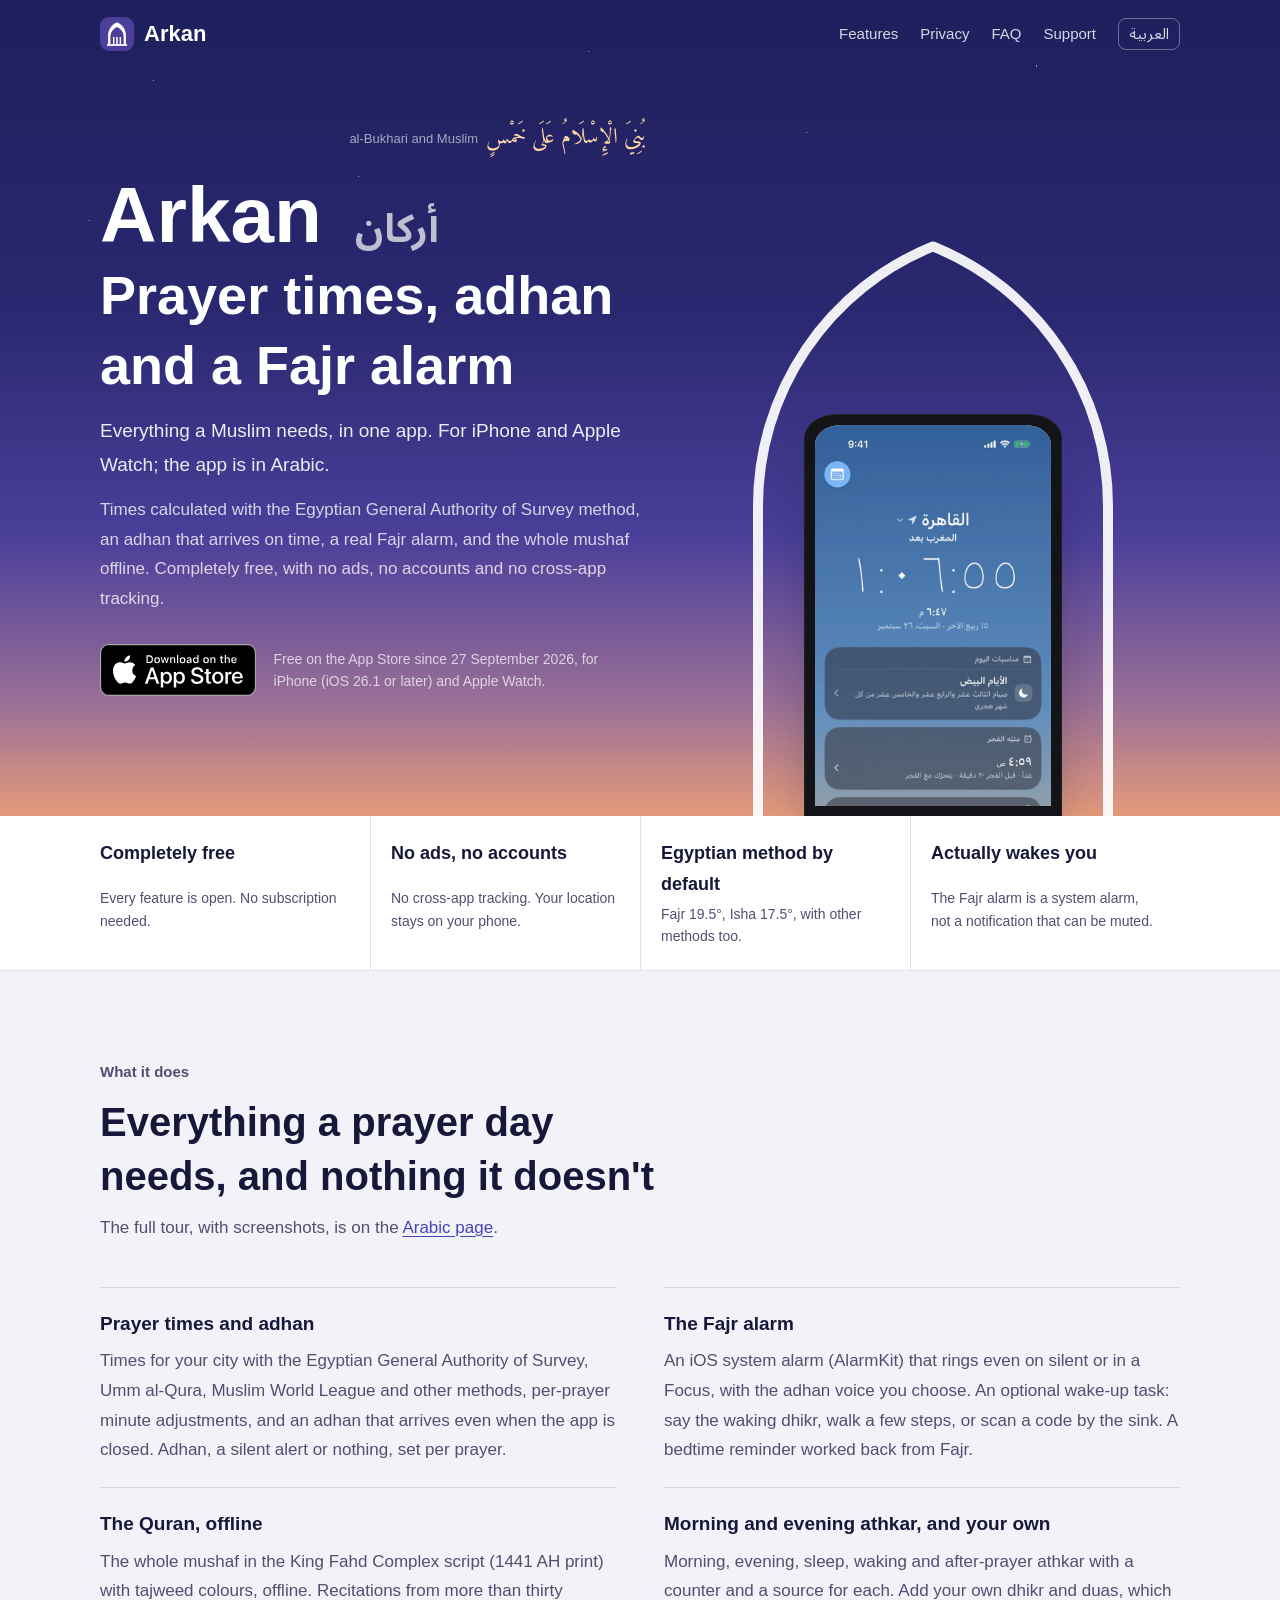
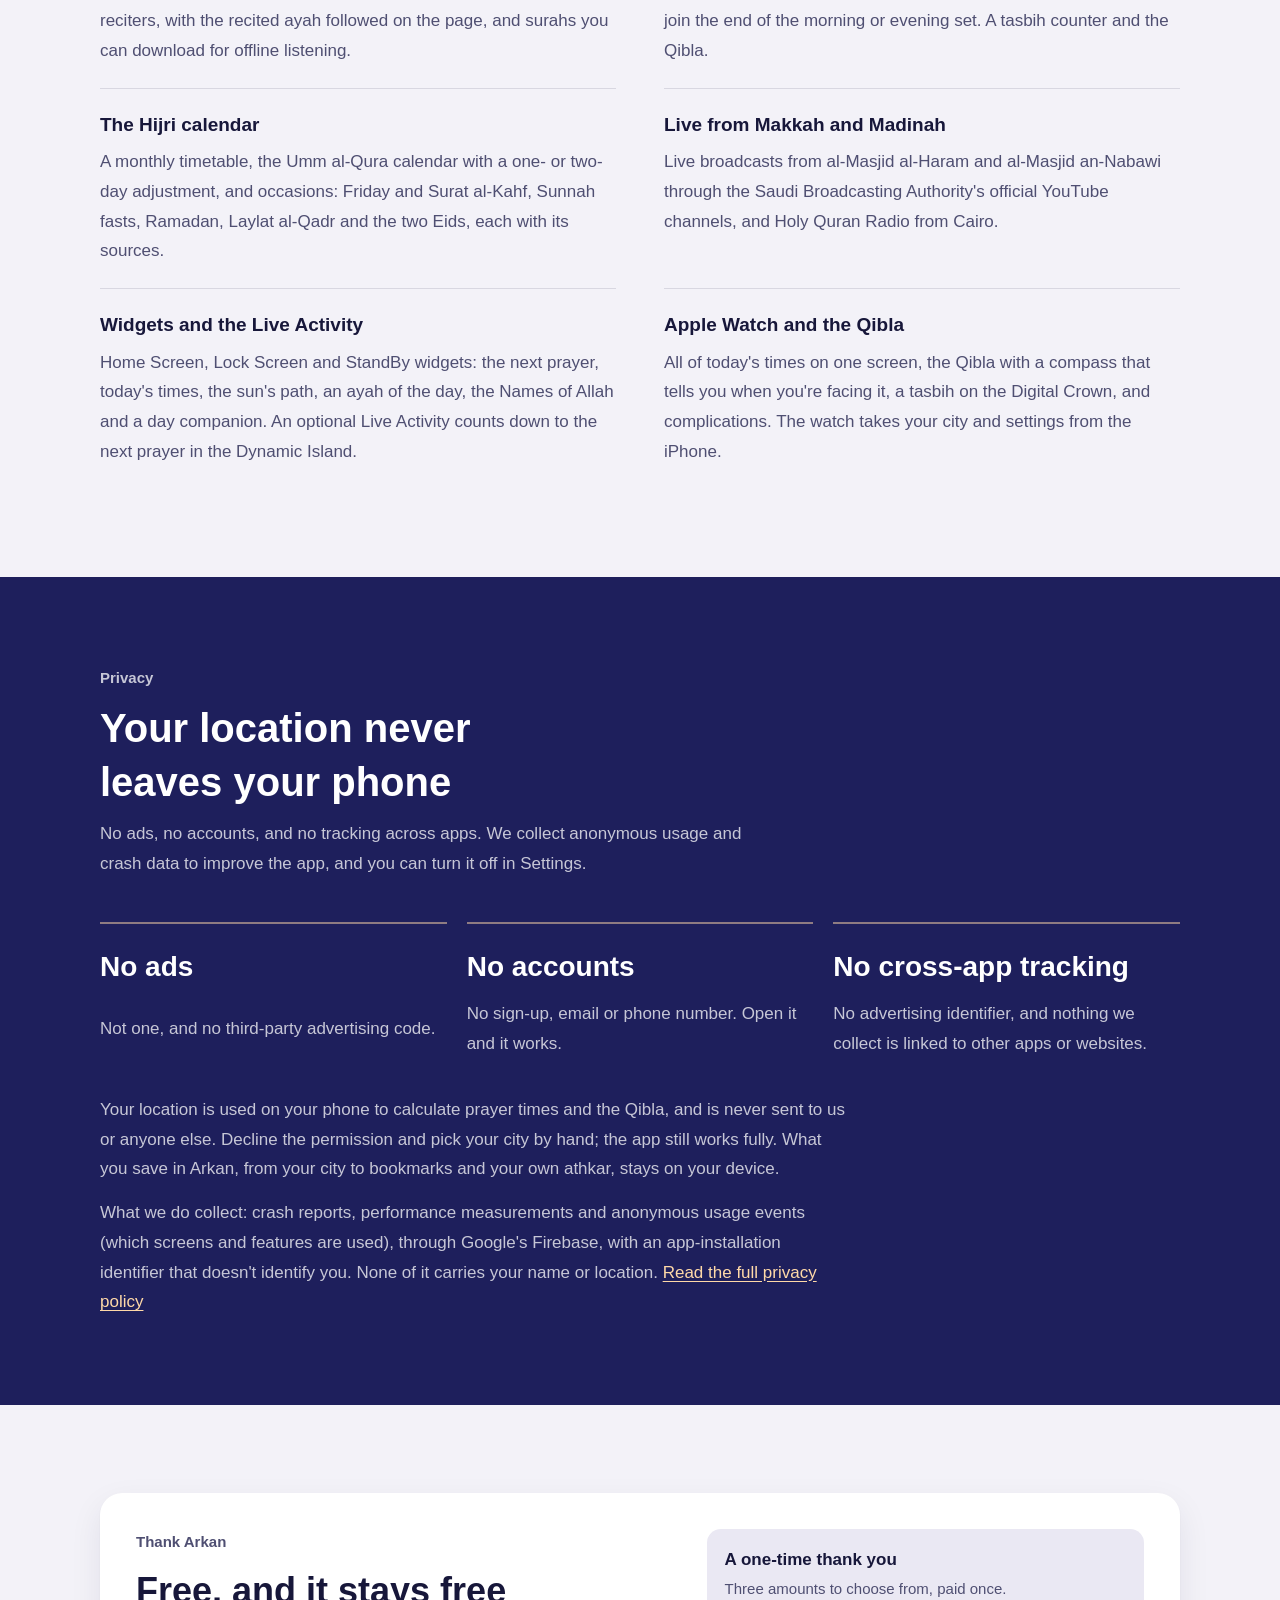
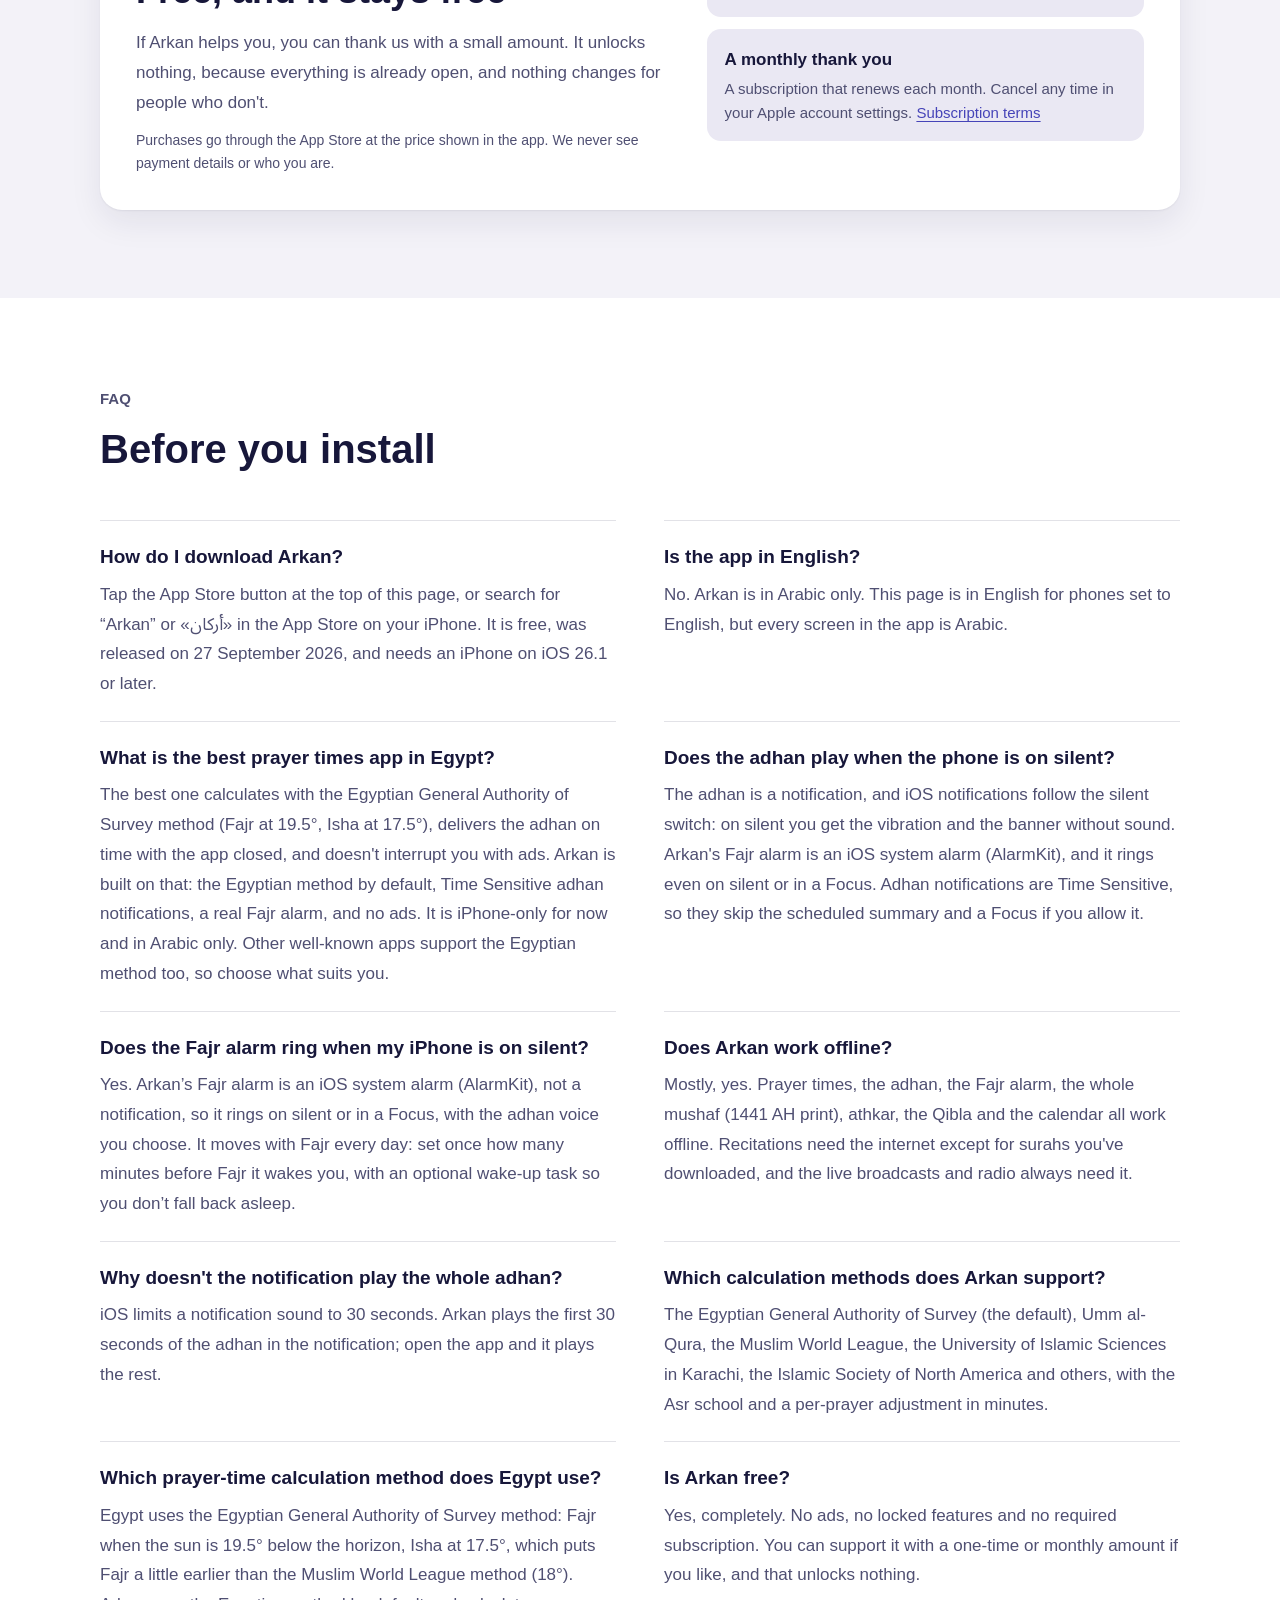
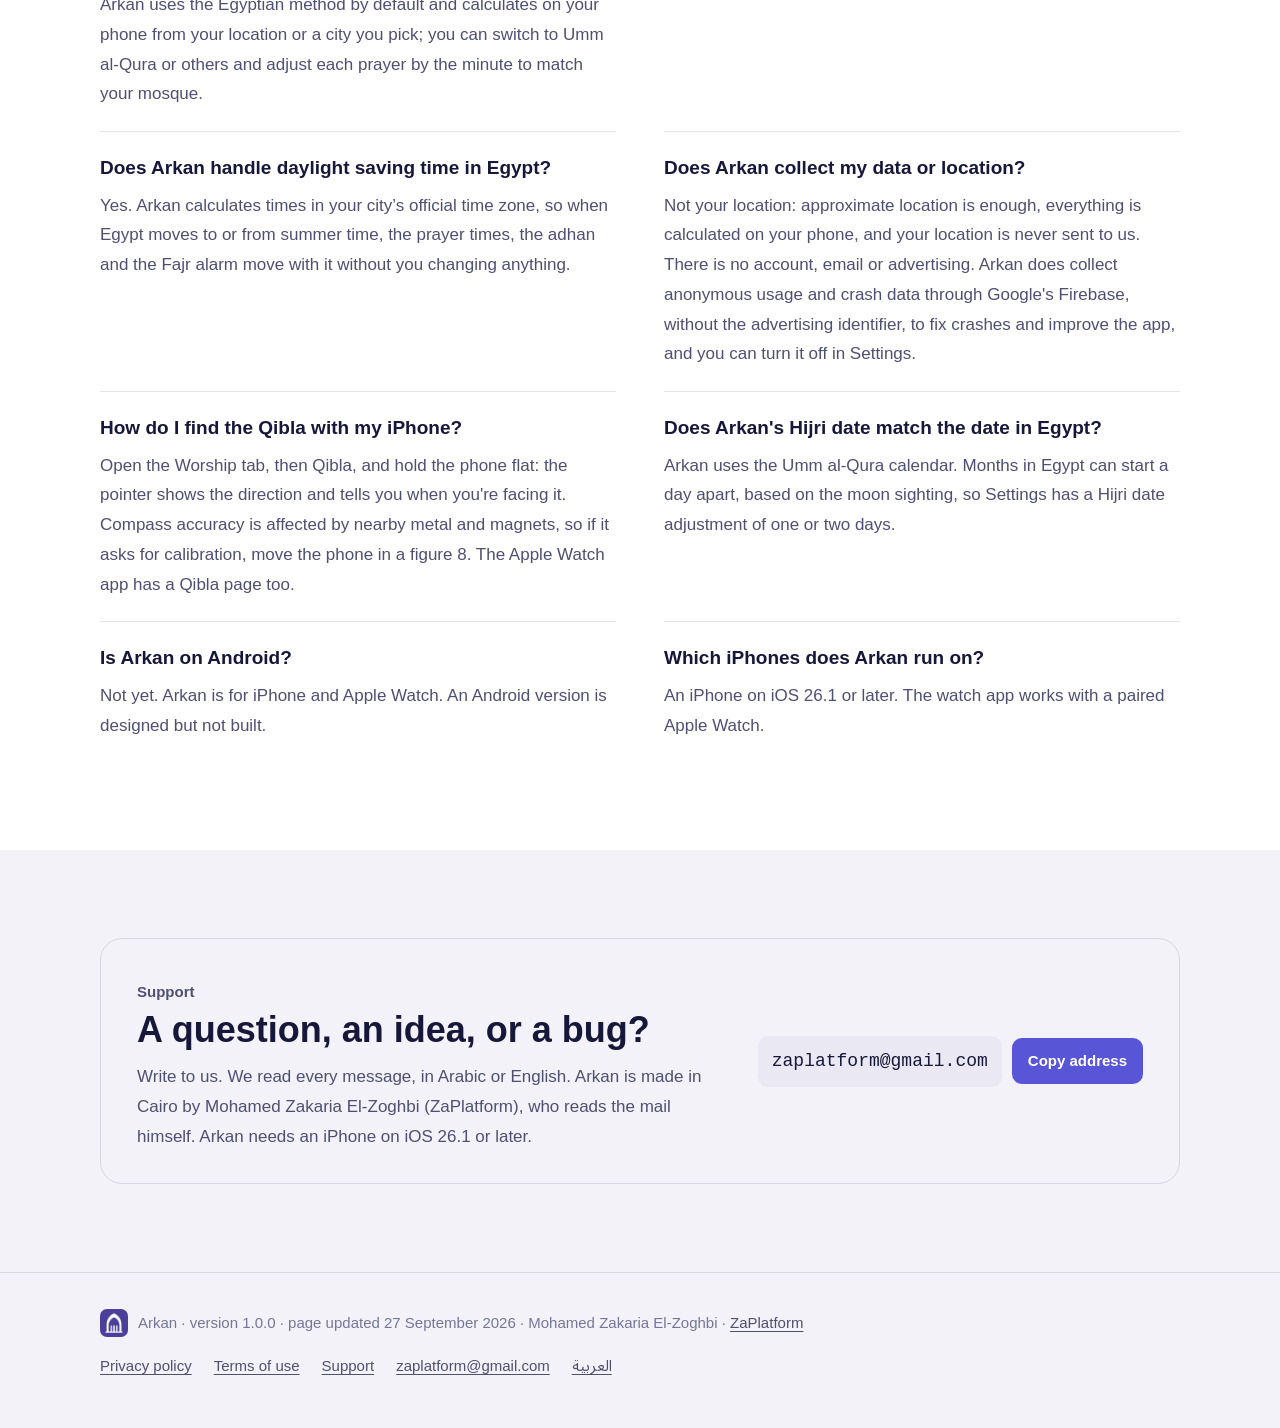
==== commit c3f7308d: "Rename to أركان (Arkan): name, icon, hadith hero line, tagline, pointed arch, OG cards Domain stays " ====
--- a/en/index.html
+++ b/en/index.html
@@ -3,7 +3,7 @@
 <head>
 <meta charset="utf-8">
 <meta name="viewport" content="width=device-width, initial-scale=1, viewport-fit=cover">
-<title>Matla: Prayer Times, Adhan &amp; Fajr Alarm App for iPhone</title>
+<title>Arkan: Prayer Times, Adhan &amp; Fajr Alarm App for iPhone</title>
 <meta name="description" content="Prayer times with the Egyptian Survey method, an on-time adhan, a real Fajr alarm and an offline mushaf. Free, no ads, no accounts. Arabic app.">
 <link rel="canonical" href="https://matla.zaplatform.com/en/">
 <link rel="alternate" hreflang="ar" href="https://matla.zaplatform.com/">
@@ -16,26 +16,26 @@
 <meta name="apple-itunes-app" content="app-id=6813938812">
 
 <meta property="og:type" content="website">
-<meta property="og:site_name" content="Matla">
+<meta property="og:site_name" content="Arkan">
 <meta property="og:locale" content="en_US">
 <meta property="og:locale:alternate" content="ar_EG">
 <meta property="og:url" content="https://matla.zaplatform.com/en/">
-<meta property="og:title" content="Matla: Prayer Times, Adhan &amp; Fajr Alarm">
+<meta property="og:title" content="Arkan: Prayer Times, Adhan &amp; Fajr Alarm">
 <meta property="og:description" content="Accurate prayer times (Egyptian Survey method by default), an adhan that arrives on time, a real Fajr alarm and the whole mushaf offline. Free: no ads and no accounts. The app is in Arabic.">
 <meta property="og:image" content="https://matla.zaplatform.com/img/og-en.jpg">
 <meta property="og:image:width" content="1200">
 <meta property="og:image:height" content="630">
-<meta property="og:image:alt" content="Matla: prayer times, adhan and a Fajr alarm for iPhone and Apple Watch">
+<meta property="og:image:alt" content="Arkan: prayer times, adhan and a Fajr alarm for iPhone and Apple Watch">
 <meta name="twitter:card" content="summary_large_image">
-<meta name="twitter:title" content="Matla: Prayer Times, Adhan &amp; Fajr Alarm">
+<meta name="twitter:title" content="Arkan: Prayer Times, Adhan &amp; Fajr Alarm">
 <meta name="twitter:description" content="Prayer times with the Egyptian Survey method, an on-time adhan, a real Fajr alarm and an offline mushaf. Free, no ads, no accounts.">
 <meta name="twitter:image" content="https://matla.zaplatform.com/img/og-en.jpg">
 
 <link rel="preconnect" href="https://fonts.googleapis.com">
 <link rel="preconnect" href="https://fonts.gstatic.com" crossorigin>
 <!-- Only the ayah needs a webfont; text= subsets Amiri Quran to its glyphs. Everything else is the system font. -->
-<link rel="preload" as="style" href="https://fonts.googleapis.com/css2?family=Amiri+Quran&amp;text=%D8%B3%D9%8E%D9%84%D9%8E%D9%B0%D9%85%D9%8C%20%D9%87%D9%90%D9%89%D9%8E%20%D8%AD%D9%8E%D8%AA%D9%8E%D9%91%D9%89%D9%B0%20%D9%85%D9%8E%D8%B7%D9%92%D9%84%D9%8E%D8%B9%D9%90%20%D9%B1%D9%84%D9%92%D9%81%D9%8E%D8%AC%D9%92%D8%B1%D9%90&amp;display=swap" onload="this.onload=null;this.rel='stylesheet'">
-<noscript><link rel="stylesheet" href="https://fonts.googleapis.com/css2?family=Amiri+Quran&amp;text=%D8%B3%D9%8E%D9%84%D9%8E%D9%B0%D9%85%D9%8C%20%D9%87%D9%90%D9%89%D9%8E%20%D8%AD%D9%8E%D8%AA%D9%8E%D9%91%D9%89%D9%B0%20%D9%85%D9%8E%D8%B7%D9%92%D9%84%D9%8E%D8%B9%D9%90%20%D9%B1%D9%84%D9%92%D9%81%D9%8E%D8%AC%D9%92%D8%B1%D9%90&amp;display=swap"></noscript>
+<link rel="preload" as="style" href="https://fonts.googleapis.com/css2?family=Amiri+Quran&amp;text=%D8%A8%D9%8F%D9%86%D9%90%D9%8A%D9%8E%20%D8%A7%D9%84%D9%92%D8%A5%D9%90%D8%B3%D9%92%D9%84%D9%8E%D8%A7%D9%85%D9%8F%20%D8%B9%D9%8E%D9%84%D9%8E%D9%89%20%D8%AE%D9%8E%D9%85%D9%92%D8%B3%D9%8D&amp;display=swap" onload="this.onload=null;this.rel='stylesheet'">
+<noscript><link rel="stylesheet" href="https://fonts.googleapis.com/css2?family=Amiri+Quran&amp;text=%D8%A8%D9%8F%D9%86%D9%90%D9%8A%D9%8E%20%D8%A7%D9%84%D9%92%D8%A5%D9%90%D8%B3%D9%92%D9%84%D9%8E%D8%A7%D9%85%D9%8F%20%D8%B9%D9%8E%D9%84%D9%8E%D9%89%20%D8%AE%D9%8E%D9%85%D9%92%D8%B3%D9%8D&amp;display=swap"></noscript>
 <link rel="preload" as="image" href="../img/shots/today.webp" type="image/webp">
 <link rel="stylesheet" href="../landing.css">
 
@@ -72,8 +72,8 @@
       "@type": "WebSite",
       "@id": "https://matla.zaplatform.com/#website",
       "url": "https://matla.zaplatform.com/",
-      "name": "Matla",
-      "alternateName": "مطلع",
+      "name": "Arkan",
+      "alternateName": "أركان",
       "inLanguage": [
         "ar",
         "en"
@@ -86,7 +86,7 @@
       "@type": "WebPage",
       "@id": "https://matla.zaplatform.com/en/#webpage",
       "url": "https://matla.zaplatform.com/en/",
-      "name": "Matla: Prayer Times, Adhan & Fajr Alarm App for iPhone",
+      "name": "Arkan: Prayer Times, Adhan & Fajr Alarm App for iPhone",
       "description": "Prayer times with the Egyptian Survey method, an on-time adhan, a real Fajr alarm and an offline mushaf. Free, no ads, no accounts. Arabic app.",
       "inLanguage": "en",
       "isPartOf": {
@@ -107,10 +107,10 @@
     {
       "@type": "MobileApplication",
       "@id": "https://matla.zaplatform.com/#app",
-      "name": "Matla",
+      "name": "Arkan",
       "alternateName": [
-        "مطلع",
-        "Matla: Prayer Times & Athan"
+        "أركان",
+        "Arkan: Prayer Times & Athan"
       ],
       "url": "https://matla.zaplatform.com/",
       "description": "Prayer times, adhan, a Fajr alarm and the whole mushaf offline, using the Egyptian General Authority of Survey method by default. Free, with no ads and no accounts. The app is in Arabic.",
@@ -172,10 +172,10 @@
   "mainEntity": [
     {
       "@type": "Question",
-      "name": "How do I download Matla?",
-      "acceptedAnswer": {
-        "@type": "Answer",
-        "text": "Tap the App Store button at the top of this page, or search for “Matla” or «مطلع» in the App Store on your iPhone. It is free, was released on 27 September 2026, and needs an iPhone on iOS 26.1 or later."
+      "name": "How do I download Arkan?",
+      "acceptedAnswer": {
+        "@type": "Answer",
+        "text": "Tap the App Store button at the top of this page, or search for “Arkan” or «أركان» in the App Store on your iPhone. It is free, was released on 27 September 2026, and needs an iPhone on iOS 26.1 or later."
       }
     },
     {
@@ -183,7 +183,7 @@
       "name": "Is the app in English?",
       "acceptedAnswer": {
         "@type": "Answer",
-        "text": "No. Matla is in Arabic only. This page is in English for phones set to English, but every screen in the app is Arabic."
+        "text": "No. Arkan is in Arabic only. This page is in English for phones set to English, but every screen in the app is Arabic."
       }
     },
     {
@@ -191,7 +191,7 @@
       "name": "What is the best prayer times app in Egypt?",
       "acceptedAnswer": {
         "@type": "Answer",
-        "text": "The best one calculates with the Egyptian General Authority of Survey method (Fajr at 19.5°, Isha at 17.5°), delivers the adhan on time with the app closed, and doesn't interrupt you with ads. Matla is built on that: the Egyptian method by default, Time Sensitive adhan notifications, a real Fajr alarm, and no ads. It is iPhone-only for now and in Arabic only. Other well-known apps support the Egyptian method too, so choose what suits you."
+        "text": "The best one calculates with the Egyptian General Authority of Survey method (Fajr at 19.5°, Isha at 17.5°), delivers the adhan on time with the app closed, and doesn't interrupt you with ads. Arkan is built on that: the Egyptian method by default, Time Sensitive adhan notifications, a real Fajr alarm, and no ads. It is iPhone-only for now and in Arabic only. Other well-known apps support the Egyptian method too, so choose what suits you."
       }
     },
     {
@@ -199,7 +199,7 @@
       "name": "Does the adhan play when the phone is on silent?",
       "acceptedAnswer": {
         "@type": "Answer",
-        "text": "The adhan is a notification, and iOS notifications follow the silent switch: on silent you get the vibration and the banner without sound. Matla's Fajr alarm is an iOS system alarm (AlarmKit), and it rings even on silent or in a Focus. Adhan notifications are Time Sensitive, so they skip the scheduled summary and a Focus if you allow it."
+        "text": "The adhan is a notification, and iOS notifications follow the silent switch: on silent you get the vibration and the banner without sound. Arkan's Fajr alarm is an iOS system alarm (AlarmKit), and it rings even on silent or in a Focus. Adhan notifications are Time Sensitive, so they skip the scheduled summary and a Focus if you allow it."
       }
     },
     {
@@ -207,12 +207,12 @@
       "name": "Does the Fajr alarm ring when my iPhone is on silent?",
       "acceptedAnswer": {
         "@type": "Answer",
-        "text": "Yes. Matla’s Fajr alarm is an iOS system alarm (AlarmKit), not a notification, so it rings on silent or in a Focus, with the adhan voice you choose. It moves with Fajr every day: set once how many minutes before Fajr it wakes you, with an optional wake-up task so you don’t fall back asleep."
-      }
-    },
-    {
-      "@type": "Question",
-      "name": "Does Matla work offline?",
+        "text": "Yes. Arkan’s Fajr alarm is an iOS system alarm (AlarmKit), not a notification, so it rings on silent or in a Focus, with the adhan voice you choose. It moves with Fajr every day: set once how many minutes before Fajr it wakes you, with an optional wake-up task so you don’t fall back asleep."
+      }
+    },
+    {
+      "@type": "Question",
+      "name": "Does Arkan work offline?",
       "acceptedAnswer": {
         "@type": "Answer",
         "text": "Mostly, yes. Prayer times, the adhan, the Fajr alarm, the whole mushaf (1441 AH print), athkar, the Qibla and the calendar all work offline. Recitations need the internet except for surahs you've downloaded, and the live broadcasts and radio always need it."
@@ -223,12 +223,12 @@
       "name": "Why doesn't the notification play the whole adhan?",
       "acceptedAnswer": {
         "@type": "Answer",
-        "text": "iOS limits a notification sound to 30 seconds. Matla plays the first 30 seconds of the adhan in the notification; open the app and it plays the rest."
-      }
-    },
-    {
-      "@type": "Question",
-      "name": "Which calculation methods does Matla support?",
+        "text": "iOS limits a notification sound to 30 seconds. Arkan plays the first 30 seconds of the adhan in the notification; open the app and it plays the rest."
+      }
+    },
+    {
+      "@type": "Question",
+      "name": "Which calculation methods does Arkan support?",
       "acceptedAnswer": {
         "@type": "Answer",
         "text": "The Egyptian General Authority of Survey (the default), Umm al-Qura, the Muslim World League, the University of Islamic Sciences in Karachi, the Islamic Society of North America and others, with the Asr school and a per-prayer adjustment in minutes."
@@ -239,12 +239,12 @@
       "name": "Which prayer-time calculation method does Egypt use?",
       "acceptedAnswer": {
         "@type": "Answer",
-        "text": "Egypt uses the Egyptian General Authority of Survey method: Fajr when the sun is 19.5° below the horizon, Isha at 17.5°, which puts Fajr a little earlier than the Muslim World League method (18°). Matla uses the Egyptian method by default and calculates on your phone from your location or a city you pick; you can switch to Umm al-Qura or others and adjust each prayer by the minute to match your mosque."
-      }
-    },
-    {
-      "@type": "Question",
-      "name": "Is Matla free?",
+        "text": "Egypt uses the Egyptian General Authority of Survey method: Fajr when the sun is 19.5° below the horizon, Isha at 17.5°, which puts Fajr a little earlier than the Muslim World League method (18°). Arkan uses the Egyptian method by default and calculates on your phone from your location or a city you pick; you can switch to Umm al-Qura or others and adjust each prayer by the minute to match your mosque."
+      }
+    },
+    {
+      "@type": "Question",
+      "name": "Is Arkan free?",
       "acceptedAnswer": {
         "@type": "Answer",
         "text": "Yes, completely. No ads, no locked features and no required subscription. You can support it with a one-time or monthly amount if you like, and that unlocks nothing."
@@ -252,18 +252,18 @@
     },
     {
       "@type": "Question",
-      "name": "Does Matla handle daylight saving time in Egypt?",
-      "acceptedAnswer": {
-        "@type": "Answer",
-        "text": "Yes. Matla calculates times in your city’s official time zone, so when Egypt moves to or from summer time, the prayer times, the adhan and the Fajr alarm move with it without you changing anything."
-      }
-    },
-    {
-      "@type": "Question",
-      "name": "Does Matla collect my data or location?",
-      "acceptedAnswer": {
-        "@type": "Answer",
-        "text": "Not your location: approximate location is enough, everything is calculated on your phone, and your location is never sent to us. There is no account, email or advertising. Matla does collect anonymous usage and crash data through Google's Firebase, without the advertising identifier, to fix crashes and improve the app, and you can turn it off in Settings."
+      "name": "Does Arkan handle daylight saving time in Egypt?",
+      "acceptedAnswer": {
+        "@type": "Answer",
+        "text": "Yes. Arkan calculates times in your city’s official time zone, so when Egypt moves to or from summer time, the prayer times, the adhan and the Fajr alarm move with it without you changing anything."
+      }
+    },
+    {
+      "@type": "Question",
+      "name": "Does Arkan collect my data or location?",
+      "acceptedAnswer": {
+        "@type": "Answer",
+        "text": "Not your location: approximate location is enough, everything is calculated on your phone, and your location is never sent to us. There is no account, email or advertising. Arkan does collect anonymous usage and crash data through Google's Firebase, without the advertising identifier, to fix crashes and improve the app, and you can turn it off in Settings."
       }
     },
     {
@@ -276,23 +276,23 @@
     },
     {
       "@type": "Question",
-      "name": "Does Matla's Hijri date match the date in Egypt?",
-      "acceptedAnswer": {
-        "@type": "Answer",
-        "text": "Matla uses the Umm al-Qura calendar. Months in Egypt can start a day apart, based on the moon sighting, so Settings has a Hijri date adjustment of one or two days."
-      }
-    },
-    {
-      "@type": "Question",
-      "name": "Is Matla on Android?",
-      "acceptedAnswer": {
-        "@type": "Answer",
-        "text": "Not yet. Matla is for iPhone and Apple Watch. An Android version is designed but not built."
-      }
-    },
-    {
-      "@type": "Question",
-      "name": "Which iPhones does Matla run on?",
+      "name": "Does Arkan's Hijri date match the date in Egypt?",
+      "acceptedAnswer": {
+        "@type": "Answer",
+        "text": "Arkan uses the Umm al-Qura calendar. Months in Egypt can start a day apart, based on the moon sighting, so Settings has a Hijri date adjustment of one or two days."
+      }
+    },
+    {
+      "@type": "Question",
+      "name": "Is Arkan on Android?",
+      "acceptedAnswer": {
+        "@type": "Answer",
+        "text": "Not yet. Arkan is for iPhone and Apple Watch. An Android version is designed but not built."
+      }
+    },
+    {
+      "@type": "Question",
+      "name": "Which iPhones does Arkan run on?",
       "acceptedAnswer": {
         "@type": "Answer",
         "text": "An iPhone on iOS 26.1 or later. The watch app works with a paired Apple Watch."
@@ -307,7 +307,7 @@
 
 <header class="bar">
   <div class="wrap">
-    <a class="brand" href="./"><img src="../img/icon-512.png" alt="" width="34" height="34">Matla</a>
+    <a class="brand" href="./"><img src="../img/icon-512.png" alt="" width="34" height="34">Arkan</a>
     <nav aria-label="Sections">
       <a href="#features">Features</a>
       <a href="#privacy">Privacy</a>
@@ -322,20 +322,20 @@
   <section class="hero" aria-labelledby="h1">
     <div class="wrap">
       <div class="hero-copy">
-        <p class="ayah" lang="ar" dir="rtl">سَلَٰمٌ هِىَ حَتَّىٰ مَطْلَعِ ٱلْفَجْرِ<small>al-Qadr 97:5</small></p>
-        <h1 id="h1"><span class="name">Matla <span lang="ar">مطلع</span></span>Prayer times, adhan and a Fajr alarm</h1>
-        <p class="sub">For iPhone and Apple Watch. The app is in Arabic.</p>
+        <p class="ayah" lang="ar" dir="rtl">بُنِيَ الْإِسْلَامُ عَلَى خَمْسٍ<small>al-Bukhari and Muslim</small></p>
+        <h1 id="h1"><span class="name">Arkan <span lang="ar">أركان</span></span>Prayer times, adhan and a Fajr alarm</h1>
+        <p class="sub">Everything a Muslim needs, in one app. For iPhone and Apple Watch; the app is in Arabic.</p>
         <p class="lead">Times calculated with the Egyptian General Authority of Survey method, an adhan that arrives on time, a real Fajr alarm, and the whole mushaf offline. Completely free, with no ads, no accounts and no cross-app tracking.</p>
         <div class="cta">
           <a class="store-live" id="store" href="https://apps.apple.com/app/id6813938812">
-            <img src="../img/appstore.svg" alt="Download Matla on the App Store" width="156" height="52">
+            <img src="../img/appstore.svg" alt="Download Arkan on the App Store" width="156" height="52">
           </a>
           <p class="note">Free on the App Store since 27 September 2026, for iPhone (iOS 26.1 or later) and Apple Watch.</p>
         </div>
       </div>
       <div class="mihrab" aria-hidden="true">
         <svg class="arch" viewBox="0 0 430 600" preserveAspectRatio="none">
-          <path d="M40 606V250a175 175 0 0 1 350 0V606" fill="none" stroke="#fff" stroke-opacity=".92" stroke-width="10" stroke-linecap="round"/>
+          <path d="M40 606V290A280 280 0 0 1 215 30.4A280 280 0 0 1 390 290V606" stroke-linejoin="round" fill="none" stroke="#fff" stroke-opacity=".92" stroke-width="10" stroke-linecap="round"/>
         </svg>
         <div class="sunrise"></div>
         <div class="phone"><picture><source srcset="../img/shots/today.webp" type="image/webp"><img class="screen" src="../img/shots/today.jpg" alt="" width="640" height="1391" fetchpriority="high"></picture></div>
@@ -386,7 +386,7 @@
         <li><b>No accounts</b><span>No sign-up, email or phone number. Open it and it works.</span></li>
         <li><b>No cross-app tracking</b><span>No advertising identifier, and nothing we collect is linked to other apps or websites.</span></li>
       </ul>
-      <p class="more">Your location is used on your phone to calculate prayer times and the Qibla, and is never sent to us or anyone else. Decline the permission and pick your city by hand; the app still works fully. What you save in Matla, from your city to bookmarks and your own athkar, stays on your device.</p>
+      <p class="more">Your location is used on your phone to calculate prayer times and the Qibla, and is never sent to us or anyone else. Decline the permission and pick your city by hand; the app still works fully. What you save in Arkan, from your city to bookmarks and your own athkar, stays on your device.</p>
       <p class="more">What we do collect: crash reports, performance measurements and anonymous usage events (which screens and features are used), through Google's Firebase, with an app-installation identifier that doesn't identify you. None of it carries your name or location. <a href="privacy/">Read the full privacy policy</a></p>
     </div>
   </section>
@@ -395,9 +395,9 @@
     <div class="wrap">
       <div class="thanks-card">
         <div class="txt">
-          <p class="kicker">Thank Matla</p>
+          <p class="kicker">Thank Arkan</p>
           <h2 id="thanks-h">Free, and it stays free</h2>
-          <p>If Matla helps you, you can thank us with a small amount. It unlocks nothing, because everything is already open, and nothing changes for people who don't.</p>
+          <p>If Arkan helps you, you can thank us with a small amount. It unlocks nothing, because everything is already open, and nothing changes for people who don't.</p>
           <p class="small">Purchases go through the App Store at the price shown in the app. We never see payment details or who you are.</p>
         </div>
         <ul class="ways">
@@ -416,67 +416,67 @@
       </div>
       <div class="qa-list">
         <div class="qa">
-          <h3>How do I download Matla?</h3>
-          <p>Tap the App Store button at the top of this page, or search for “Matla” or «مطلع» in the App Store on your iPhone. It is free, was released on 27 September 2026, and needs an iPhone on iOS 26.1 or later.</p>
+          <h3>How do I download Arkan?</h3>
+          <p>Tap the App Store button at the top of this page, or search for “Arkan” or «أركان» in the App Store on your iPhone. It is free, was released on 27 September 2026, and needs an iPhone on iOS 26.1 or later.</p>
         </div>
         <div class="qa">
           <h3>Is the app in English?</h3>
-          <p>No. Matla is in Arabic only. This page is in English for phones set to English, but every screen in the app is Arabic.</p>
+          <p>No. Arkan is in Arabic only. This page is in English for phones set to English, but every screen in the app is Arabic.</p>
         </div>
         <div class="qa">
           <h3>What is the best prayer times app in Egypt?</h3>
-          <p>The best one calculates with the Egyptian General Authority of Survey method (Fajr at 19.5°, Isha at 17.5°), delivers the adhan on time with the app closed, and doesn't interrupt you with ads. Matla is built on that: the Egyptian method by default, Time Sensitive adhan notifications, a real Fajr alarm, and no ads. It is iPhone-only for now and in Arabic only. Other well-known apps support the Egyptian method too, so choose what suits you.</p>
+          <p>The best one calculates with the Egyptian General Authority of Survey method (Fajr at 19.5°, Isha at 17.5°), delivers the adhan on time with the app closed, and doesn't interrupt you with ads. Arkan is built on that: the Egyptian method by default, Time Sensitive adhan notifications, a real Fajr alarm, and no ads. It is iPhone-only for now and in Arabic only. Other well-known apps support the Egyptian method too, so choose what suits you.</p>
         </div>
         <div class="qa">
           <h3>Does the adhan play when the phone is on silent?</h3>
-          <p>The adhan is a notification, and iOS notifications follow the silent switch: on silent you get the vibration and the banner without sound. Matla's Fajr alarm is an iOS system alarm (AlarmKit), and it rings even on silent or in a Focus. Adhan notifications are Time Sensitive, so they skip the scheduled summary and a Focus if you allow it.</p>
+          <p>The adhan is a notification, and iOS notifications follow the silent switch: on silent you get the vibration and the banner without sound. Arkan's Fajr alarm is an iOS system alarm (AlarmKit), and it rings even on silent or in a Focus. Adhan notifications are Time Sensitive, so they skip the scheduled summary and a Focus if you allow it.</p>
         </div>
         <div class="qa">
           <h3>Does the Fajr alarm ring when my iPhone is on silent?</h3>
-          <p>Yes. Matla’s Fajr alarm is an iOS system alarm (AlarmKit), not a notification, so it rings on silent or in a Focus, with the adhan voice you choose. It moves with Fajr every day: set once how many minutes before Fajr it wakes you, with an optional wake-up task so you don’t fall back asleep.</p>
-        </div>
-        <div class="qa">
-          <h3>Does Matla work offline?</h3>
+          <p>Yes. Arkan’s Fajr alarm is an iOS system alarm (AlarmKit), not a notification, so it rings on silent or in a Focus, with the adhan voice you choose. It moves with Fajr every day: set once how many minutes before Fajr it wakes you, with an optional wake-up task so you don’t fall back asleep.</p>
+        </div>
+        <div class="qa">
+          <h3>Does Arkan work offline?</h3>
           <p>Mostly, yes. Prayer times, the adhan, the Fajr alarm, the whole mushaf (1441 AH print), athkar, the Qibla and the calendar all work offline. Recitations need the internet except for surahs you've downloaded, and the live broadcasts and radio always need it.</p>
         </div>
         <div class="qa">
           <h3>Why doesn't the notification play the whole adhan?</h3>
-          <p>iOS limits a notification sound to 30 seconds. Matla plays the first 30 seconds of the adhan in the notification; open the app and it plays the rest.</p>
-        </div>
-        <div class="qa">
-          <h3>Which calculation methods does Matla support?</h3>
+          <p>iOS limits a notification sound to 30 seconds. Arkan plays the first 30 seconds of the adhan in the notification; open the app and it plays the rest.</p>
+        </div>
+        <div class="qa">
+          <h3>Which calculation methods does Arkan support?</h3>
           <p>The Egyptian General Authority of Survey (the default), Umm al-Qura, the Muslim World League, the University of Islamic Sciences in Karachi, the Islamic Society of North America and others, with the Asr school and a per-prayer adjustment in minutes.</p>
         </div>
         <div class="qa">
           <h3>Which prayer-time calculation method does Egypt use?</h3>
-          <p>Egypt uses the Egyptian General Authority of Survey method: Fajr when the sun is 19.5° below the horizon, Isha at 17.5°, which puts Fajr a little earlier than the Muslim World League method (18°). Matla uses the Egyptian method by default and calculates on your phone from your location or a city you pick; you can switch to Umm al-Qura or others and adjust each prayer by the minute to match your mosque.</p>
-        </div>
-        <div class="qa">
-          <h3>Is Matla free?</h3>
+          <p>Egypt uses the Egyptian General Authority of Survey method: Fajr when the sun is 19.5° below the horizon, Isha at 17.5°, which puts Fajr a little earlier than the Muslim World League method (18°). Arkan uses the Egyptian method by default and calculates on your phone from your location or a city you pick; you can switch to Umm al-Qura or others and adjust each prayer by the minute to match your mosque.</p>
+        </div>
+        <div class="qa">
+          <h3>Is Arkan free?</h3>
           <p>Yes, completely. No ads, no locked features and no required subscription. You can support it with a one-time or monthly amount if you like, and that unlocks nothing.</p>
         </div>
         <div class="qa">
-          <h3>Does Matla handle daylight saving time in Egypt?</h3>
-          <p>Yes. Matla calculates times in your city’s official time zone, so when Egypt moves to or from summer time, the prayer times, the adhan and the Fajr alarm move with it without you changing anything.</p>
-        </div>
-        <div class="qa">
-          <h3>Does Matla collect my data or location?</h3>
-          <p>Not your location: approximate location is enough, everything is calculated on your phone, and your location is never sent to us. There is no account, email or advertising. Matla does collect anonymous usage and crash data through Google's Firebase, without the advertising identifier, to fix crashes and improve the app, and you can turn it off in Settings.</p>
+          <h3>Does Arkan handle daylight saving time in Egypt?</h3>
+          <p>Yes. Arkan calculates times in your city’s official time zone, so when Egypt moves to or from summer time, the prayer times, the adhan and the Fajr alarm move with it without you changing anything.</p>
+        </div>
+        <div class="qa">
+          <h3>Does Arkan collect my data or location?</h3>
+          <p>Not your location: approximate location is enough, everything is calculated on your phone, and your location is never sent to us. There is no account, email or advertising. Arkan does collect anonymous usage and crash data through Google's Firebase, without the advertising identifier, to fix crashes and improve the app, and you can turn it off in Settings.</p>
         </div>
         <div class="qa">
           <h3>How do I find the Qibla with my iPhone?</h3>
           <p>Open the Worship tab, then Qibla, and hold the phone flat: the pointer shows the direction and tells you when you're facing it. Compass accuracy is affected by nearby metal and magnets, so if it asks for calibration, move the phone in a figure 8. The Apple Watch app has a Qibla page too.</p>
         </div>
         <div class="qa">
-          <h3>Does Matla's Hijri date match the date in Egypt?</h3>
-          <p>Matla uses the Umm al-Qura calendar. Months in Egypt can start a day apart, based on the moon sighting, so Settings has a Hijri date adjustment of one or two days.</p>
-        </div>
-        <div class="qa">
-          <h3>Is Matla on Android?</h3>
-          <p>Not yet. Matla is for iPhone and Apple Watch. An Android version is designed but not built.</p>
-        </div>
-        <div class="qa">
-          <h3>Which iPhones does Matla run on?</h3>
+          <h3>Does Arkan's Hijri date match the date in Egypt?</h3>
+          <p>Arkan uses the Umm al-Qura calendar. Months in Egypt can start a day apart, based on the moon sighting, so Settings has a Hijri date adjustment of one or two days.</p>
+        </div>
+        <div class="qa">
+          <h3>Is Arkan on Android?</h3>
+          <p>Not yet. Arkan is for iPhone and Apple Watch. An Android version is designed but not built.</p>
+        </div>
+        <div class="qa">
+          <h3>Which iPhones does Arkan run on?</h3>
           <p>An iPhone on iOS 26.1 or later. The watch app works with a paired Apple Watch.</p>
         </div>
       </div>
@@ -489,7 +489,7 @@
         <div>
           <p class="kicker">Support</p>
           <h2 id="support-h">A question, an idea, or a bug?</h2>
-          <p>Write to us. We read every message, in Arabic or English. Matla is made in Cairo by Mohamed Zakaria El-Zoghbi (ZaPlatform), who reads the mail himself. Matla needs an iPhone on iOS 26.1 or later.</p>
+          <p>Write to us. We read every message, in Arabic or English. Arkan is made in Cairo by Mohamed Zakaria El-Zoghbi (ZaPlatform), who reads the mail himself. Arkan needs an iPhone on iOS 26.1 or later.</p>
         </div>
         <div class="mail">
           <code id="email">zaplatform@gmail.com</code>
@@ -502,7 +502,7 @@
 
 <footer>
   <div class="wrap">
-    <div class="who"><img src="../img/icon-512.png" alt="" width="28" height="28"><span>Matla · version 1.0.0 · page updated 27 September 2026 · Mohamed Zakaria El-Zoghbi · <a href="https://zaplatform.com/">ZaPlatform</a></span></div>
+    <div class="who"><img src="../img/icon-512.png" alt="" width="28" height="28"><span>Arkan · version 1.0.0 · page updated 27 September 2026 · Mohamed Zakaria El-Zoghbi · <a href="https://zaplatform.com/">ZaPlatform</a></span></div>
     <nav aria-label="Links">
       <a href="privacy/">Privacy policy</a>
       <a href="terms/">Terms of use</a>
--- a/landing.css
+++ b/landing.css
@@ -1,4 +1,4 @@
-/* مطلع — landing page.
+/* أركان — landing page.
  * The page borrows the icon's one idea: night turning to dawn inside a mihrab arch.
  * Rules this file keeps:
  *  · Type = the system font (SF Arabic on Apple, Noto Sans Arabic elsewhere); Amiri Quran for the ayah only.
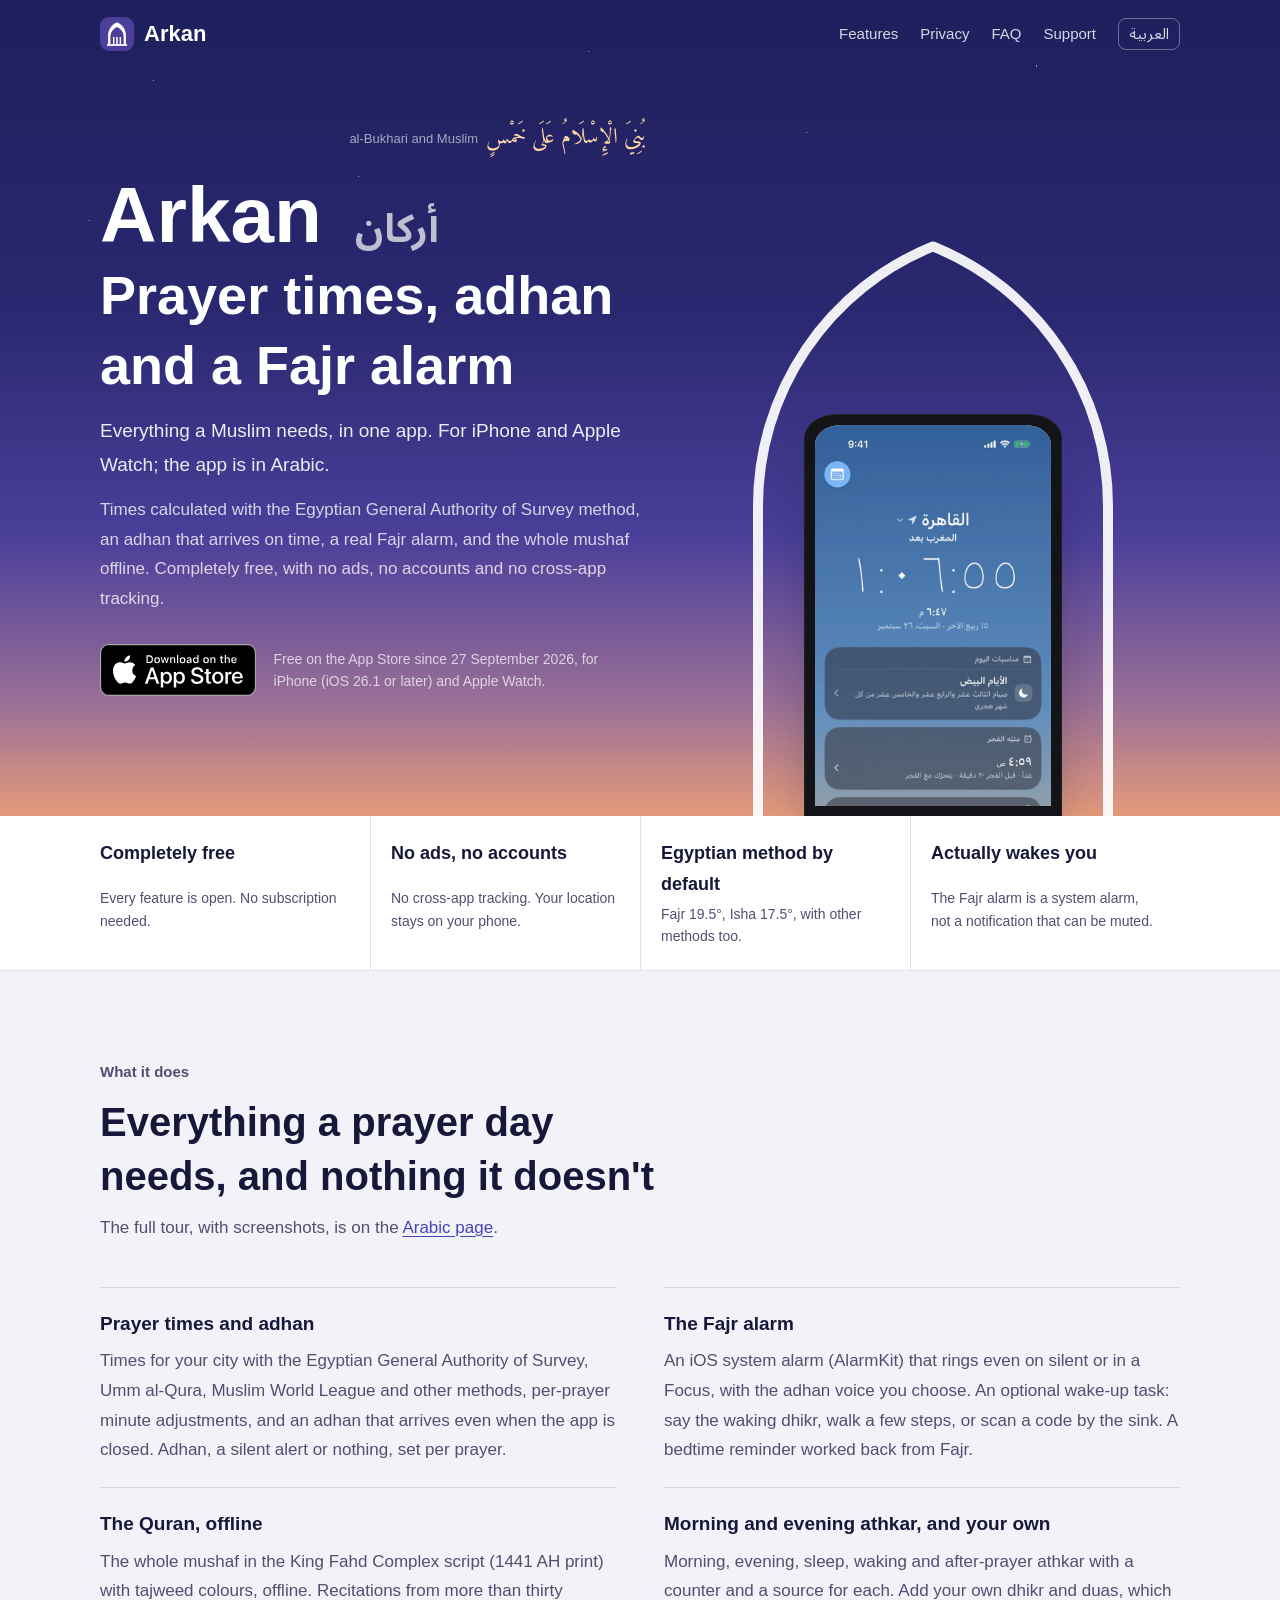
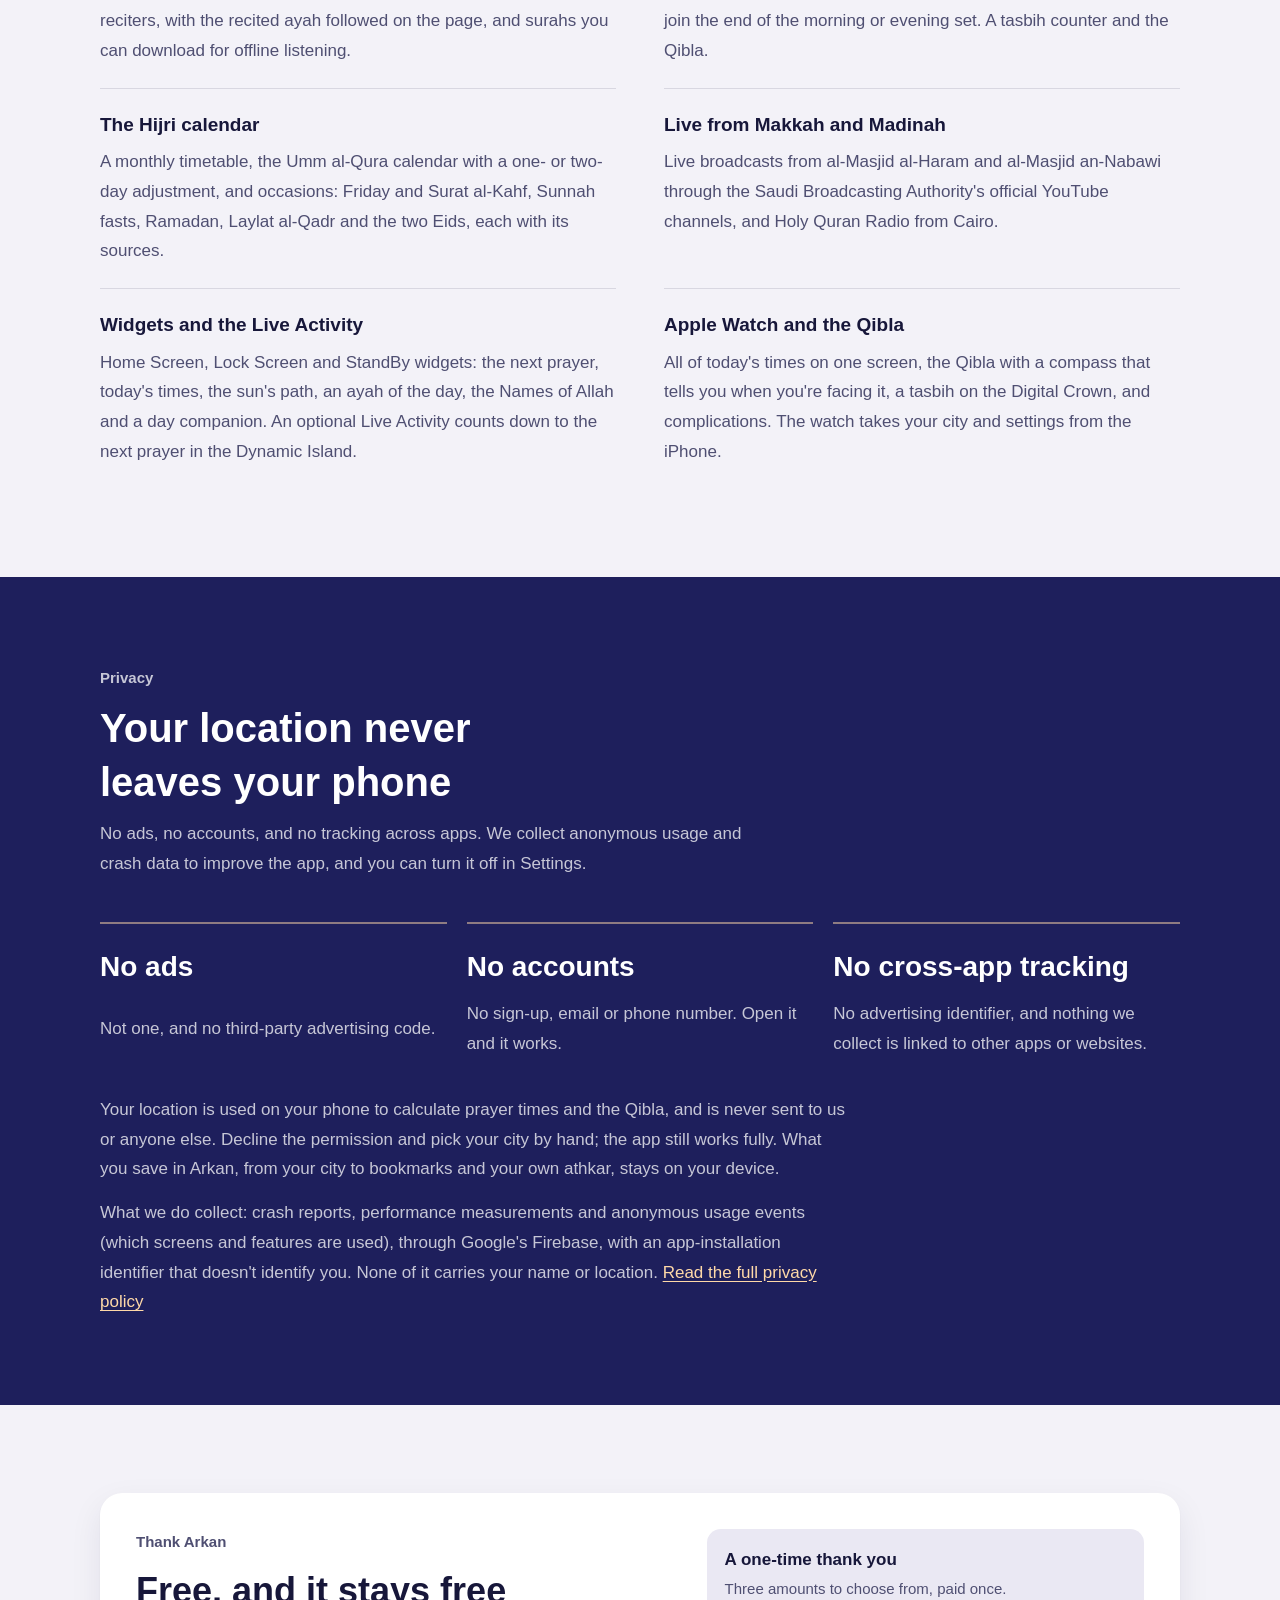
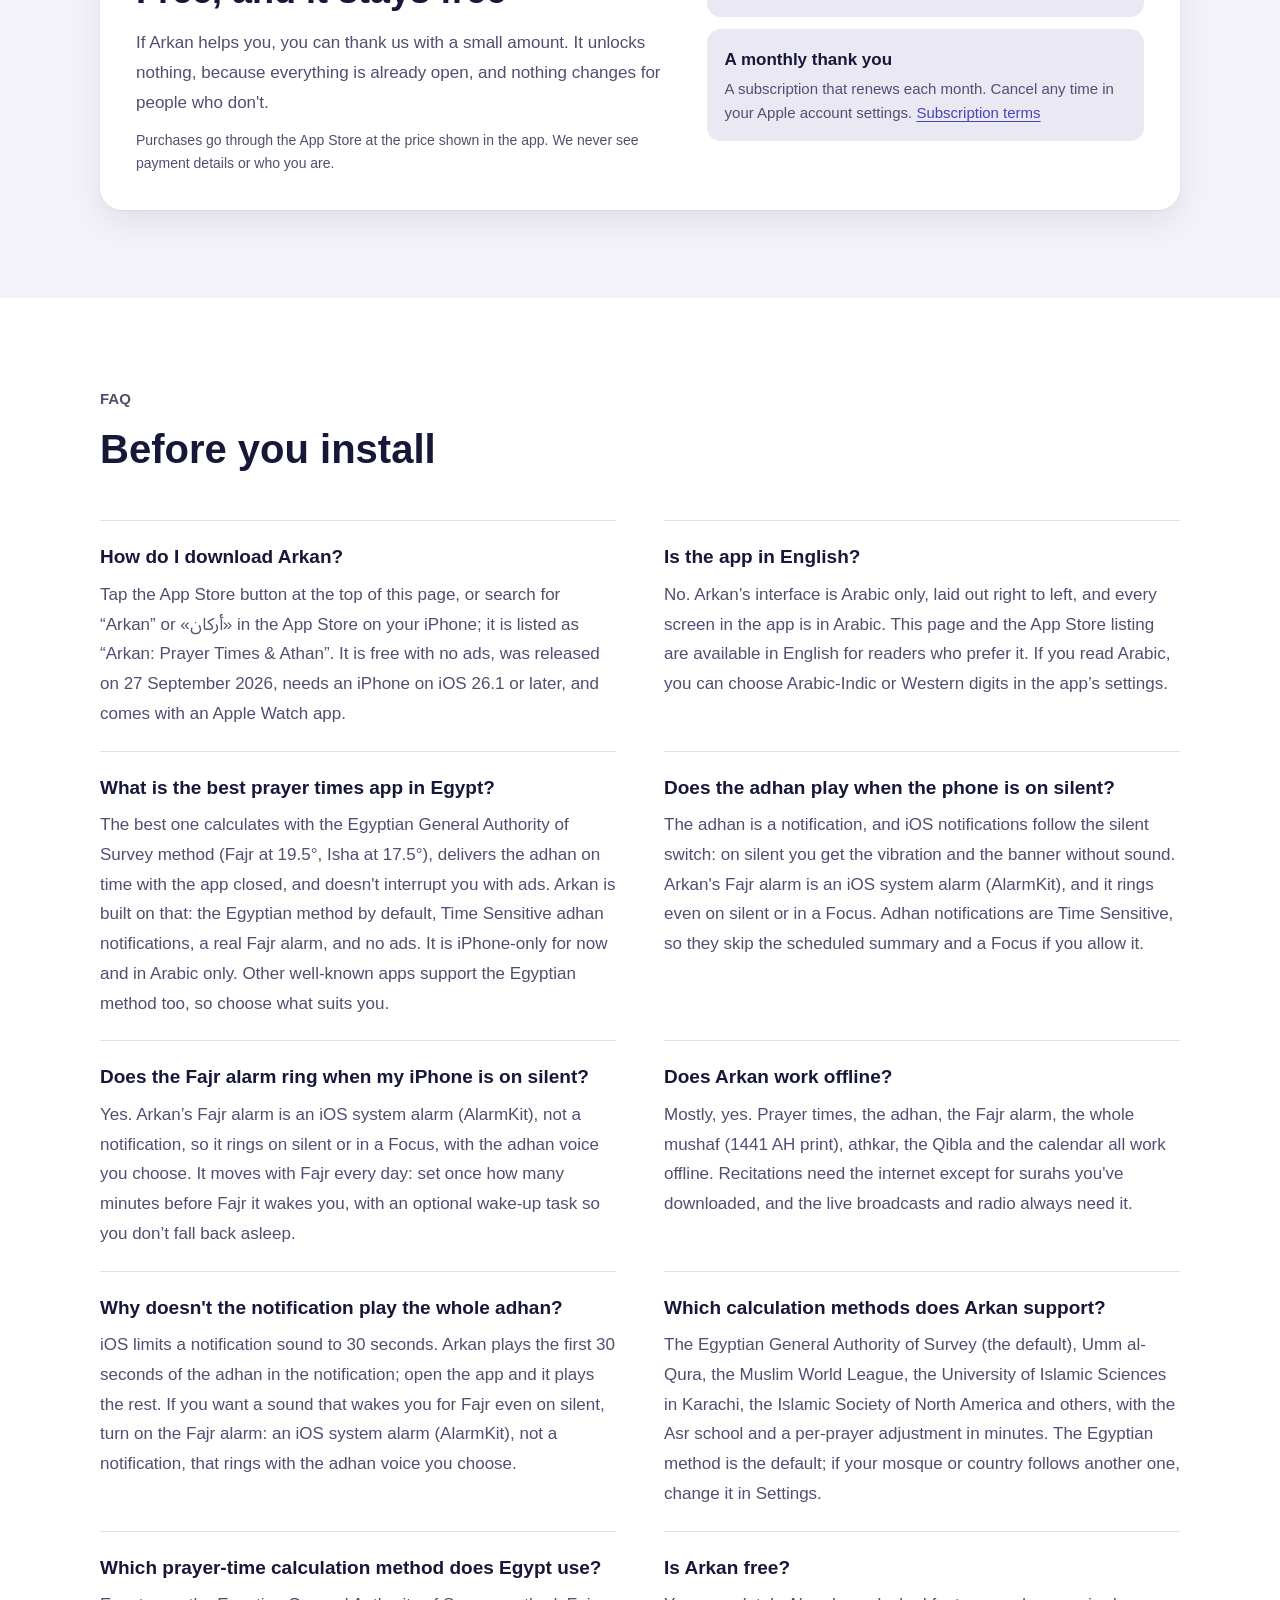
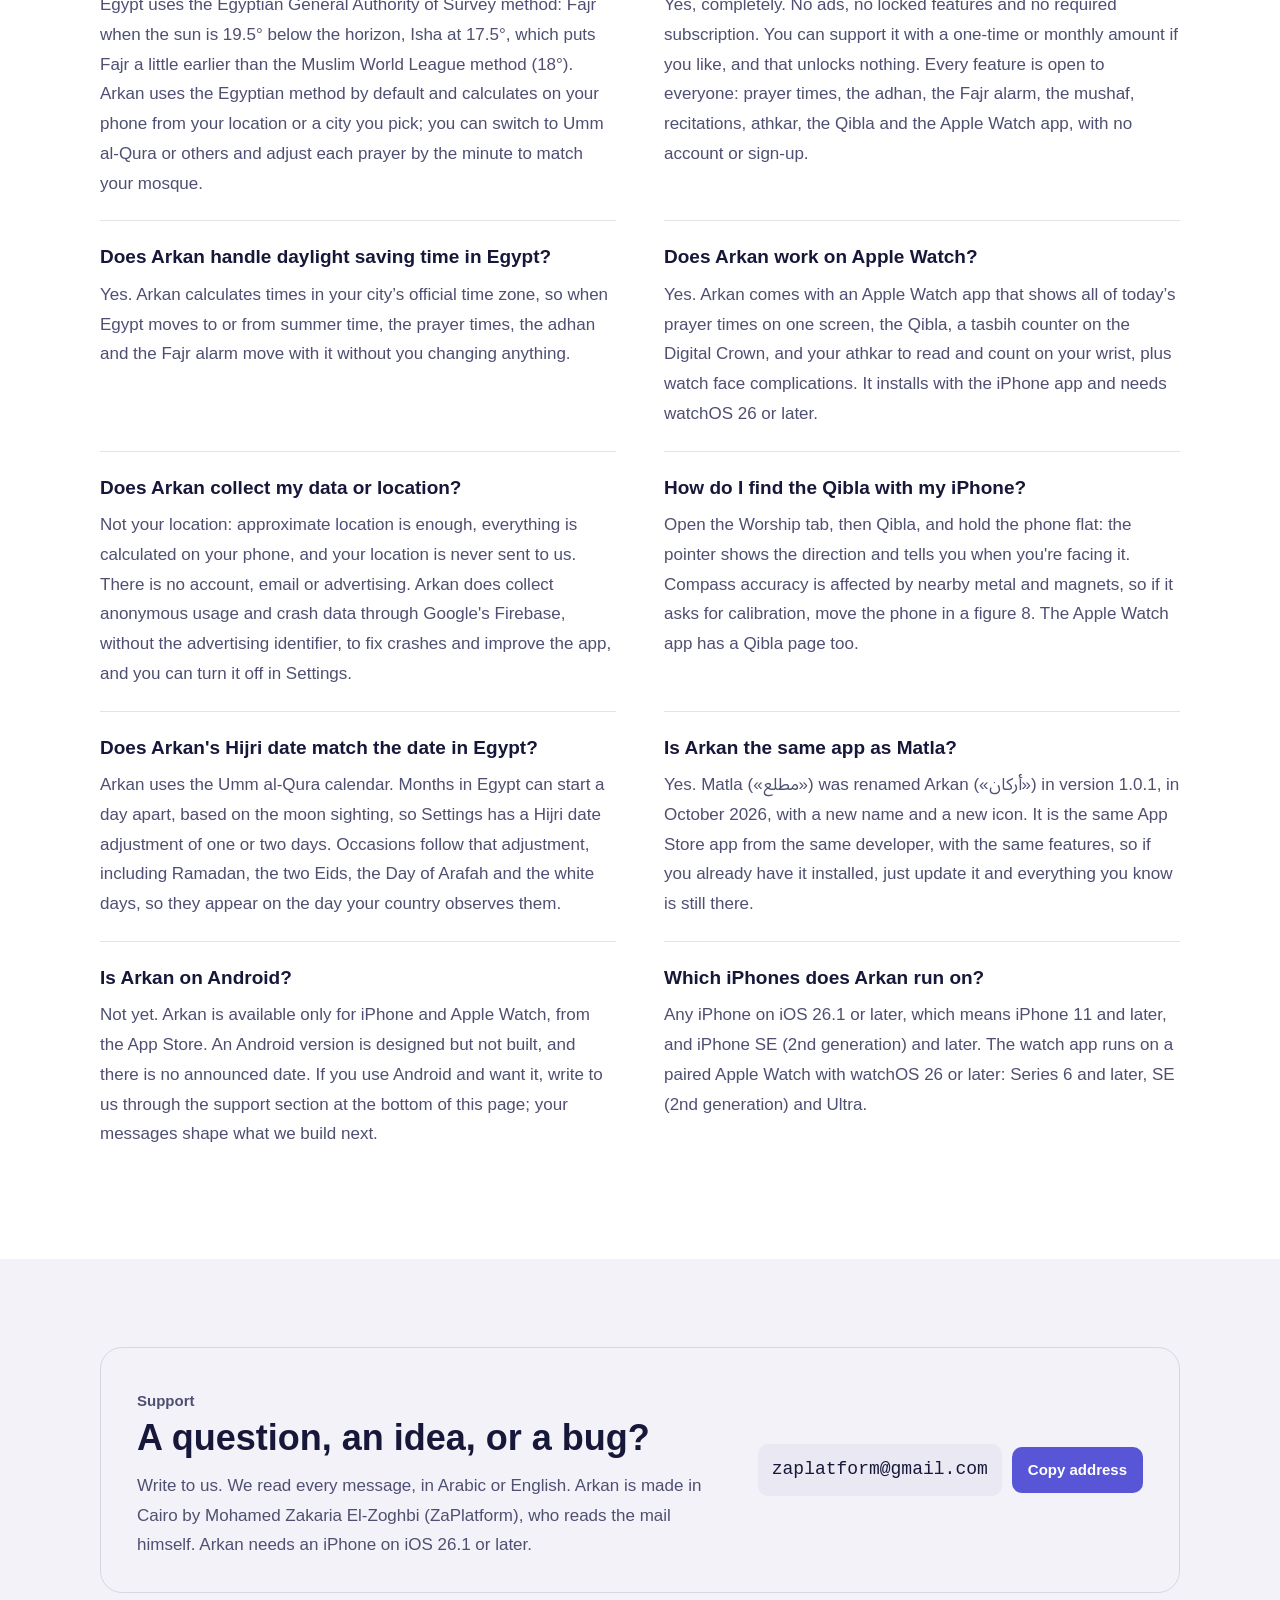
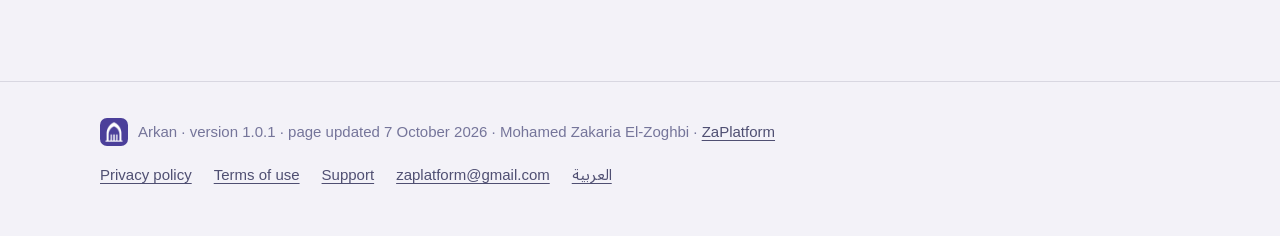
==== commit dae0ff07: "SEO/AEO pass 2: query-tuned titles, JSON-LD for 1.0.1, AI crawlers, FAQ Built from design-thoughts m" ====
--- a/en/index.html
+++ b/en/index.html
@@ -3,12 +3,12 @@
 <head>
 <meta charset="utf-8">
 <meta name="viewport" content="width=device-width, initial-scale=1, viewport-fit=cover">
-<title>Arkan: Prayer Times, Adhan &amp; Fajr Alarm App for iPhone</title>
-<meta name="description" content="Prayer times with the Egyptian Survey method, an on-time adhan, a real Fajr alarm and an offline mushaf. Free, no ads, no accounts. Arabic app.">
-<link rel="canonical" href="https://matla.zaplatform.com/en/">
-<link rel="alternate" hreflang="ar" href="https://matla.zaplatform.com/">
-<link rel="alternate" hreflang="en" href="https://matla.zaplatform.com/en/">
-<link rel="alternate" hreflang="x-default" href="https://matla.zaplatform.com/">
+<title>Arkan: Prayer Times &amp; Adhan App for iPhone and Apple Watch</title>
+<meta name="description" content="Free prayer times app for iPhone and Apple Watch: the Egyptian Survey method, an on-time adhan, a Fajr alarm that rings on silent, and the Quran offline. No ads. App in Arabic.">
+<link rel="canonical" href="https://arkan.zaplatform.com/en/">
+<link rel="alternate" hreflang="ar" href="https://arkan.zaplatform.com/">
+<link rel="alternate" hreflang="en" href="https://arkan.zaplatform.com/en/">
+<link rel="alternate" hreflang="x-default" href="https://arkan.zaplatform.com/">
 <meta name="theme-color" content="#1E1F5C">
 <meta name="color-scheme" content="light dark">
 <link rel="icon" type="image/png" href="../img/favicon.png">
@@ -18,22 +18,22 @@
 <meta property="og:type" content="website">
 <meta property="og:site_name" content="Arkan">
 <meta property="og:locale" content="en_US">
-<meta property="og:locale:alternate" content="ar_EG">
-<meta property="og:url" content="https://matla.zaplatform.com/en/">
-<meta property="og:title" content="Arkan: Prayer Times, Adhan &amp; Fajr Alarm">
+<meta property="og:locale:alternate" content="ar_AR">
+<meta property="og:url" content="https://arkan.zaplatform.com/en/">
+<meta property="og:title" content="Arkan: Prayer Times, Adhan &amp; Fajr Alarm for iPhone and Apple Watch">
 <meta property="og:description" content="Accurate prayer times (Egyptian Survey method by default), an adhan that arrives on time, a real Fajr alarm and the whole mushaf offline. Free: no ads and no accounts. The app is in Arabic.">
-<meta property="og:image" content="https://matla.zaplatform.com/img/og-en.jpg">
+<meta property="og:image" content="https://arkan.zaplatform.com/img/og-en.jpg">
 <meta property="og:image:width" content="1200">
 <meta property="og:image:height" content="630">
 <meta property="og:image:alt" content="Arkan: prayer times, adhan and a Fajr alarm for iPhone and Apple Watch">
 <meta name="twitter:card" content="summary_large_image">
-<meta name="twitter:title" content="Arkan: Prayer Times, Adhan &amp; Fajr Alarm">
-<meta name="twitter:description" content="Prayer times with the Egyptian Survey method, an on-time adhan, a real Fajr alarm and an offline mushaf. Free, no ads, no accounts.">
-<meta name="twitter:image" content="https://matla.zaplatform.com/img/og-en.jpg">
+<meta name="twitter:title" content="Arkan: Prayer Times, Adhan &amp; Fajr Alarm for iPhone and Apple Watch">
+<meta name="twitter:description" content="Prayer times with the Egyptian Survey method, an on-time adhan, a Fajr alarm that rings on silent and the Quran offline, on iPhone and Apple Watch. Free, no ads.">
+<meta name="twitter:image" content="https://arkan.zaplatform.com/img/og-en.jpg">
 
 <link rel="preconnect" href="https://fonts.googleapis.com">
 <link rel="preconnect" href="https://fonts.gstatic.com" crossorigin>
-<!-- Only the ayah needs a webfont; text= subsets Amiri Quran to its glyphs. Everything else is the system font. -->
+<!-- Only the hadith line needs a webfont; text= subsets Amiri Quran to its glyphs. Everything else is the system font. -->
 <link rel="preload" as="style" href="https://fonts.googleapis.com/css2?family=Amiri+Quran&amp;text=%D8%A8%D9%8F%D9%86%D9%90%D9%8A%D9%8E%20%D8%A7%D9%84%D9%92%D8%A5%D9%90%D8%B3%D9%92%D9%84%D9%8E%D8%A7%D9%85%D9%8F%20%D8%B9%D9%8E%D9%84%D9%8E%D9%89%20%D8%AE%D9%8E%D9%85%D9%92%D8%B3%D9%8D&amp;display=swap" onload="this.onload=null;this.rel='stylesheet'">
 <noscript><link rel="stylesheet" href="https://fonts.googleapis.com/css2?family=Amiri+Quran&amp;text=%D8%A8%D9%8F%D9%86%D9%90%D9%8A%D9%8E%20%D8%A7%D9%84%D9%92%D8%A5%D9%90%D8%B3%D9%92%D9%84%D9%8E%D8%A7%D9%85%D9%8F%20%D8%B9%D9%8E%D9%84%D9%8E%D9%89%20%D8%AE%D9%8E%D9%85%D9%92%D8%B3%D9%8D&amp;display=swap"></noscript>
 <link rel="preload" as="image" href="../img/shots/today.webp" type="image/webp">
@@ -50,13 +50,23 @@
       "url": "https://zaplatform.com/",
       "logo": {
         "@type": "ImageObject",
-        "url": "https://matla.zaplatform.com/img/icon-512.png",
+        "url": "https://arkan.zaplatform.com/img/icon-512.png",
         "width": 512,
         "height": 512
       },
       "email": "zaplatform@gmail.com",
       "founder": {
         "@id": "https://zaplatform.com/#founder"
+      },
+      "contactPoint": {
+        "@type": "ContactPoint",
+        "contactType": "customer support",
+        "email": "zaplatform@gmail.com",
+        "url": "https://arkan.zaplatform.com/en/#support",
+        "availableLanguage": [
+          "ar",
+          "en"
+        ]
       }
     },
     {
@@ -66,12 +76,15 @@
       "url": "https://zaplatform.com/",
       "worksFor": {
         "@id": "https://zaplatform.com/#org"
-      }
+      },
+      "sameAs": [
+        "https://apps.apple.com/eg/developer/mohamed-elzoghbi/id1796668769"
+      ]
     },
     {
       "@type": "WebSite",
-      "@id": "https://matla.zaplatform.com/#website",
-      "url": "https://matla.zaplatform.com/",
+      "@id": "https://arkan.zaplatform.com/#website",
+      "url": "https://arkan.zaplatform.com/",
       "name": "Arkan",
       "alternateName": "أركان",
       "inLanguage": [
@@ -84,46 +97,46 @@
     },
     {
       "@type": "WebPage",
-      "@id": "https://matla.zaplatform.com/en/#webpage",
-      "url": "https://matla.zaplatform.com/en/",
-      "name": "Arkan: Prayer Times, Adhan & Fajr Alarm App for iPhone",
-      "description": "Prayer times with the Egyptian Survey method, an on-time adhan, a real Fajr alarm and an offline mushaf. Free, no ads, no accounts. Arabic app.",
+      "@id": "https://arkan.zaplatform.com/en/#webpage",
+      "url": "https://arkan.zaplatform.com/en/",
+      "name": "Arkan: Prayer Times & Adhan App for iPhone and Apple Watch",
+      "description": "Free prayer times app for iPhone and Apple Watch: the Egyptian Survey method, an on-time adhan, a Fajr alarm that rings on silent, and the Quran offline. No ads. App in Arabic.",
       "inLanguage": "en",
       "isPartOf": {
-        "@id": "https://matla.zaplatform.com/#website"
+        "@id": "https://arkan.zaplatform.com/#website"
       },
       "about": {
-        "@id": "https://matla.zaplatform.com/#app"
+        "@id": "https://arkan.zaplatform.com/#app"
       },
       "primaryImageOfPage": {
         "@type": "ImageObject",
-        "url": "https://matla.zaplatform.com/img/og-en.jpg",
+        "url": "https://arkan.zaplatform.com/img/og-en.jpg",
         "width": 1200,
         "height": 630
       },
       "datePublished": "2026-09-26",
-      "dateModified": "2026-09-27"
+      "dateModified": "2026-10-07"
     },
     {
       "@type": "MobileApplication",
-      "@id": "https://matla.zaplatform.com/#app",
+      "@id": "https://arkan.zaplatform.com/#app",
       "name": "Arkan",
       "alternateName": [
         "أركان",
         "Arkan: Prayer Times & Athan"
       ],
-      "url": "https://matla.zaplatform.com/",
+      "url": "https://arkan.zaplatform.com/",
       "description": "Prayer times, adhan, a Fajr alarm and the whole mushaf offline, using the Egyptian General Authority of Survey method by default. Free, with no ads and no accounts. The app is in Arabic.",
-      "operatingSystem": "iOS 26.1 or later, watchOS",
+      "operatingSystem": "iOS 26.1 or later, watchOS 26 or later",
       "applicationCategory": "LifestyleApplication",
       "applicationSubCategory": "Prayer times",
       "genre": [
         "Lifestyle",
         "Reference"
       ],
-      "softwareVersion": "1.0.0",
+      "softwareVersion": "1.0.1",
       "datePublished": "2026-09-27",
-      "fileSize": "214MB",
+      "fileSize": "215MB",
       "contentRating": "4+",
       "inLanguage": "ar",
       "isAccessibleForFree": true,
@@ -136,14 +149,14 @@
       "downloadUrl": "https://apps.apple.com/app/id6813938812",
       "installUrl": "https://apps.apple.com/app/id6813938812",
       "sameAs": [
-        "https://apps.apple.com/eg/app/matla-prayer-times-athan/id6813938812"
+        "https://apps.apple.com/eg/app/arkan-prayer-times-athan/id6813938812"
       ],
       "screenshot": [
-        "https://matla.zaplatform.com/img/shots/today.jpg",
-        "https://matla.zaplatform.com/img/shots/fajr.jpg",
-        "https://matla.zaplatform.com/img/shots/mushaf.jpg"
+        "https://arkan.zaplatform.com/img/shots/today.jpg",
+        "https://arkan.zaplatform.com/img/shots/fajr.jpg",
+        "https://arkan.zaplatform.com/img/shots/mushaf.jpg"
       ],
-      "image": "https://matla.zaplatform.com/img/icon-512.png",
+      "image": "https://arkan.zaplatform.com/img/icon-512.png",
       "featureList": [
         "Prayer times with the Egyptian General Authority of Survey, Umm al-Qura and Muslim World League methods",
         "Time Sensitive adhan notifications",
@@ -158,7 +171,9 @@
       },
       "publisher": {
         "@id": "https://zaplatform.com/#org"
-      }
+      },
+      "availableOnDevice": "iPhone, Apple Watch",
+      "dateModified": "2026-10-04"
     }
   ]
 }
@@ -175,7 +190,7 @@
       "name": "How do I download Arkan?",
       "acceptedAnswer": {
         "@type": "Answer",
-        "text": "Tap the App Store button at the top of this page, or search for “Arkan” or «أركان» in the App Store on your iPhone. It is free, was released on 27 September 2026, and needs an iPhone on iOS 26.1 or later."
+        "text": "Tap the App Store button at the top of this page, or search for “Arkan” or «أركان» in the App Store on your iPhone; it is listed as “Arkan: Prayer Times & Athan”. It is free with no ads, was released on 27 September 2026, needs an iPhone on iOS 26.1 or later, and comes with an Apple Watch app."
       }
     },
     {
@@ -183,7 +198,7 @@
       "name": "Is the app in English?",
       "acceptedAnswer": {
         "@type": "Answer",
-        "text": "No. Arkan is in Arabic only. This page is in English for phones set to English, but every screen in the app is Arabic."
+        "text": "No. Arkan’s interface is Arabic only, laid out right to left, and every screen in the app is in Arabic. This page and the App Store listing are available in English for readers who prefer it. If you read Arabic, you can choose Arabic-Indic or Western digits in the app’s settings."
       }
     },
     {
@@ -223,7 +238,7 @@
       "name": "Why doesn't the notification play the whole adhan?",
       "acceptedAnswer": {
         "@type": "Answer",
-        "text": "iOS limits a notification sound to 30 seconds. Arkan plays the first 30 seconds of the adhan in the notification; open the app and it plays the rest."
+        "text": "iOS limits a notification sound to 30 seconds. Arkan plays the first 30 seconds of the adhan in the notification; open the app and it plays the rest. If you want a sound that wakes you for Fajr even on silent, turn on the Fajr alarm: an iOS system alarm (AlarmKit), not a notification, that rings with the adhan voice you choose."
       }
     },
     {
@@ -231,7 +246,7 @@
       "name": "Which calculation methods does Arkan support?",
       "acceptedAnswer": {
         "@type": "Answer",
-        "text": "The Egyptian General Authority of Survey (the default), Umm al-Qura, the Muslim World League, the University of Islamic Sciences in Karachi, the Islamic Society of North America and others, with the Asr school and a per-prayer adjustment in minutes."
+        "text": "The Egyptian General Authority of Survey (the default), Umm al-Qura, the Muslim World League, the University of Islamic Sciences in Karachi, the Islamic Society of North America and others, with the Asr school and a per-prayer adjustment in minutes. The Egyptian method is the default; if your mosque or country follows another one, change it in Settings."
       }
     },
     {
@@ -247,7 +262,7 @@
       "name": "Is Arkan free?",
       "acceptedAnswer": {
         "@type": "Answer",
-        "text": "Yes, completely. No ads, no locked features and no required subscription. You can support it with a one-time or monthly amount if you like, and that unlocks nothing."
+        "text": "Yes, completely. No ads, no locked features and no required subscription. You can support it with a one-time or monthly amount if you like, and that unlocks nothing. Every feature is open to everyone: prayer times, the adhan, the Fajr alarm, the mushaf, recitations, athkar, the Qibla and the Apple Watch app, with no account or sign-up."
       }
     },
     {
@@ -260,6 +275,14 @@
     },
     {
       "@type": "Question",
+      "name": "Does Arkan work on Apple Watch?",
+      "acceptedAnswer": {
+        "@type": "Answer",
+        "text": "Yes. Arkan comes with an Apple Watch app that shows all of today’s prayer times on one screen, the Qibla, a tasbih counter on the Digital Crown, and your athkar to read and count on your wrist, plus watch face complications. It installs with the iPhone app and needs watchOS 26 or later."
+      }
+    },
+    {
+      "@type": "Question",
       "name": "Does Arkan collect my data or location?",
       "acceptedAnswer": {
         "@type": "Answer",
@@ -279,7 +302,15 @@
       "name": "Does Arkan's Hijri date match the date in Egypt?",
       "acceptedAnswer": {
         "@type": "Answer",
-        "text": "Arkan uses the Umm al-Qura calendar. Months in Egypt can start a day apart, based on the moon sighting, so Settings has a Hijri date adjustment of one or two days."
+        "text": "Arkan uses the Umm al-Qura calendar. Months in Egypt can start a day apart, based on the moon sighting, so Settings has a Hijri date adjustment of one or two days. Occasions follow that adjustment, including Ramadan, the two Eids, the Day of Arafah and the white days, so they appear on the day your country observes them."
+      }
+    },
+    {
+      "@type": "Question",
+      "name": "Is Arkan the same app as Matla?",
+      "acceptedAnswer": {
+        "@type": "Answer",
+        "text": "Yes. Matla («مطلع») was renamed Arkan («أركان») in version 1.0.1, in October 2026, with a new name and a new icon. It is the same App Store app from the same developer, with the same features, so if you already have it installed, just update it and everything you know is still there."
       }
     },
     {
@@ -287,7 +318,7 @@
       "name": "Is Arkan on Android?",
       "acceptedAnswer": {
         "@type": "Answer",
-        "text": "Not yet. Arkan is for iPhone and Apple Watch. An Android version is designed but not built."
+        "text": "Not yet. Arkan is available only for iPhone and Apple Watch, from the App Store. An Android version is designed but not built, and there is no announced date. If you use Android and want it, write to us through the support section at the bottom of this page; your messages shape what we build next."
       }
     },
     {
@@ -295,7 +326,7 @@
       "name": "Which iPhones does Arkan run on?",
       "acceptedAnswer": {
         "@type": "Answer",
-        "text": "An iPhone on iOS 26.1 or later. The watch app works with a paired Apple Watch."
+        "text": "Any iPhone on iOS 26.1 or later, which means iPhone 11 and later, and iPhone SE (2nd generation) and later. The watch app runs on a paired Apple Watch with watchOS 26 or later: Series 6 and later, SE (2nd generation) and Ultra."
       }
     }
   ]
@@ -338,7 +369,7 @@
           <path d="M40 606V290A280 280 0 0 1 215 30.4A280 280 0 0 1 390 290V606" stroke-linejoin="round" fill="none" stroke="#fff" stroke-opacity=".92" stroke-width="10" stroke-linecap="round"/>
         </svg>
         <div class="sunrise"></div>
-        <div class="phone"><picture><source srcset="../img/shots/today.webp" type="image/webp"><img class="screen" src="../img/shots/today.jpg" alt="" width="640" height="1391" fetchpriority="high"></picture></div>
+        <div class="phone"><picture><source srcset="../img/shots/today.webp" type="image/webp"><img class="screen" src="../img/shots/today.jpg" alt="Arkan’s Prayer tab on iPhone: a countdown to Maghrib in Cairo, today’s occasion, the Fajr alarm and today’s prayer times" width="640" height="1391" fetchpriority="high"></picture></div>
       </div>
     </div>
   </section>
@@ -417,11 +448,11 @@
       <div class="qa-list">
         <div class="qa">
           <h3>How do I download Arkan?</h3>
-          <p>Tap the App Store button at the top of this page, or search for “Arkan” or «أركان» in the App Store on your iPhone. It is free, was released on 27 September 2026, and needs an iPhone on iOS 26.1 or later.</p>
+          <p>Tap the App Store button at the top of this page, or search for “Arkan” or «أركان» in the App Store on your iPhone; it is listed as “Arkan: Prayer Times &amp; Athan”. It is free with no ads, was released on 27 September 2026, needs an iPhone on iOS 26.1 or later, and comes with an Apple Watch app.</p>
         </div>
         <div class="qa">
           <h3>Is the app in English?</h3>
-          <p>No. Arkan is in Arabic only. This page is in English for phones set to English, but every screen in the app is Arabic.</p>
+          <p>No. Arkan’s interface is Arabic only, laid out right to left, and every screen in the app is in Arabic. This page and the App Store listing are available in English for readers who prefer it. If you read Arabic, you can choose Arabic-Indic or Western digits in the app’s settings.</p>
         </div>
         <div class="qa">
           <h3>What is the best prayer times app in Egypt?</h3>
@@ -441,11 +472,11 @@
         </div>
         <div class="qa">
           <h3>Why doesn't the notification play the whole adhan?</h3>
-          <p>iOS limits a notification sound to 30 seconds. Arkan plays the first 30 seconds of the adhan in the notification; open the app and it plays the rest.</p>
+          <p>iOS limits a notification sound to 30 seconds. Arkan plays the first 30 seconds of the adhan in the notification; open the app and it plays the rest. If you want a sound that wakes you for Fajr even on silent, turn on the Fajr alarm: an iOS system alarm (AlarmKit), not a notification, that rings with the adhan voice you choose.</p>
         </div>
         <div class="qa">
           <h3>Which calculation methods does Arkan support?</h3>
-          <p>The Egyptian General Authority of Survey (the default), Umm al-Qura, the Muslim World League, the University of Islamic Sciences in Karachi, the Islamic Society of North America and others, with the Asr school and a per-prayer adjustment in minutes.</p>
+          <p>The Egyptian General Authority of Survey (the default), Umm al-Qura, the Muslim World League, the University of Islamic Sciences in Karachi, the Islamic Society of North America and others, with the Asr school and a per-prayer adjustment in minutes. The Egyptian method is the default; if your mosque or country follows another one, change it in Settings.</p>
         </div>
         <div class="qa">
           <h3>Which prayer-time calculation method does Egypt use?</h3>
@@ -453,13 +484,17 @@
         </div>
         <div class="qa">
           <h3>Is Arkan free?</h3>
-          <p>Yes, completely. No ads, no locked features and no required subscription. You can support it with a one-time or monthly amount if you like, and that unlocks nothing.</p>
+          <p>Yes, completely. No ads, no locked features and no required subscription. You can support it with a one-time or monthly amount if you like, and that unlocks nothing. Every feature is open to everyone: prayer times, the adhan, the Fajr alarm, the mushaf, recitations, athkar, the Qibla and the Apple Watch app, with no account or sign-up.</p>
         </div>
         <div class="qa">
           <h3>Does Arkan handle daylight saving time in Egypt?</h3>
           <p>Yes. Arkan calculates times in your city’s official time zone, so when Egypt moves to or from summer time, the prayer times, the adhan and the Fajr alarm move with it without you changing anything.</p>
         </div>
         <div class="qa">
+          <h3>Does Arkan work on Apple Watch?</h3>
+          <p>Yes. Arkan comes with an Apple Watch app that shows all of today’s prayer times on one screen, the Qibla, a tasbih counter on the Digital Crown, and your athkar to read and count on your wrist, plus watch face complications. It installs with the iPhone app and needs watchOS 26 or later.</p>
+        </div>
+        <div class="qa">
           <h3>Does Arkan collect my data or location?</h3>
           <p>Not your location: approximate location is enough, everything is calculated on your phone, and your location is never sent to us. There is no account, email or advertising. Arkan does collect anonymous usage and crash data through Google's Firebase, without the advertising identifier, to fix crashes and improve the app, and you can turn it off in Settings.</p>
         </div>
@@ -469,15 +504,19 @@
         </div>
         <div class="qa">
           <h3>Does Arkan's Hijri date match the date in Egypt?</h3>
-          <p>Arkan uses the Umm al-Qura calendar. Months in Egypt can start a day apart, based on the moon sighting, so Settings has a Hijri date adjustment of one or two days.</p>
+          <p>Arkan uses the Umm al-Qura calendar. Months in Egypt can start a day apart, based on the moon sighting, so Settings has a Hijri date adjustment of one or two days. Occasions follow that adjustment, including Ramadan, the two Eids, the Day of Arafah and the white days, so they appear on the day your country observes them.</p>
+        </div>
+        <div class="qa">
+          <h3>Is Arkan the same app as Matla?</h3>
+          <p>Yes. Matla («مطلع») was renamed Arkan («أركان») in version 1.0.1, in October 2026, with a new name and a new icon. It is the same App Store app from the same developer, with the same features, so if you already have it installed, just update it and everything you know is still there.</p>
         </div>
         <div class="qa">
           <h3>Is Arkan on Android?</h3>
-          <p>Not yet. Arkan is for iPhone and Apple Watch. An Android version is designed but not built.</p>
+          <p>Not yet. Arkan is available only for iPhone and Apple Watch, from the App Store. An Android version is designed but not built, and there is no announced date. If you use Android and want it, write to us through the support section at the bottom of this page; your messages shape what we build next.</p>
         </div>
         <div class="qa">
           <h3>Which iPhones does Arkan run on?</h3>
-          <p>An iPhone on iOS 26.1 or later. The watch app works with a paired Apple Watch.</p>
+          <p>Any iPhone on iOS 26.1 or later, which means iPhone 11 and later, and iPhone SE (2nd generation) and later. The watch app runs on a paired Apple Watch with watchOS 26 or later: Series 6 and later, SE (2nd generation) and Ultra.</p>
         </div>
       </div>
     </div>
@@ -502,7 +541,7 @@
 
 <footer>
   <div class="wrap">
-    <div class="who"><img src="../img/icon-512.png" alt="" width="28" height="28"><span>Arkan · version 1.0.0 · page updated 27 September 2026 · Mohamed Zakaria El-Zoghbi · <a href="https://zaplatform.com/">ZaPlatform</a></span></div>
+    <div class="who"><img src="../img/icon-512.png" alt="" width="28" height="28" loading="lazy"><span>Arkan · version 1.0.1 · page updated 7 October 2026 · Mohamed Zakaria El-Zoghbi · <a href="https://zaplatform.com/">ZaPlatform</a></span></div>
     <nav aria-label="Links">
       <a href="privacy/">Privacy policy</a>
       <a href="terms/">Terms of use</a>
